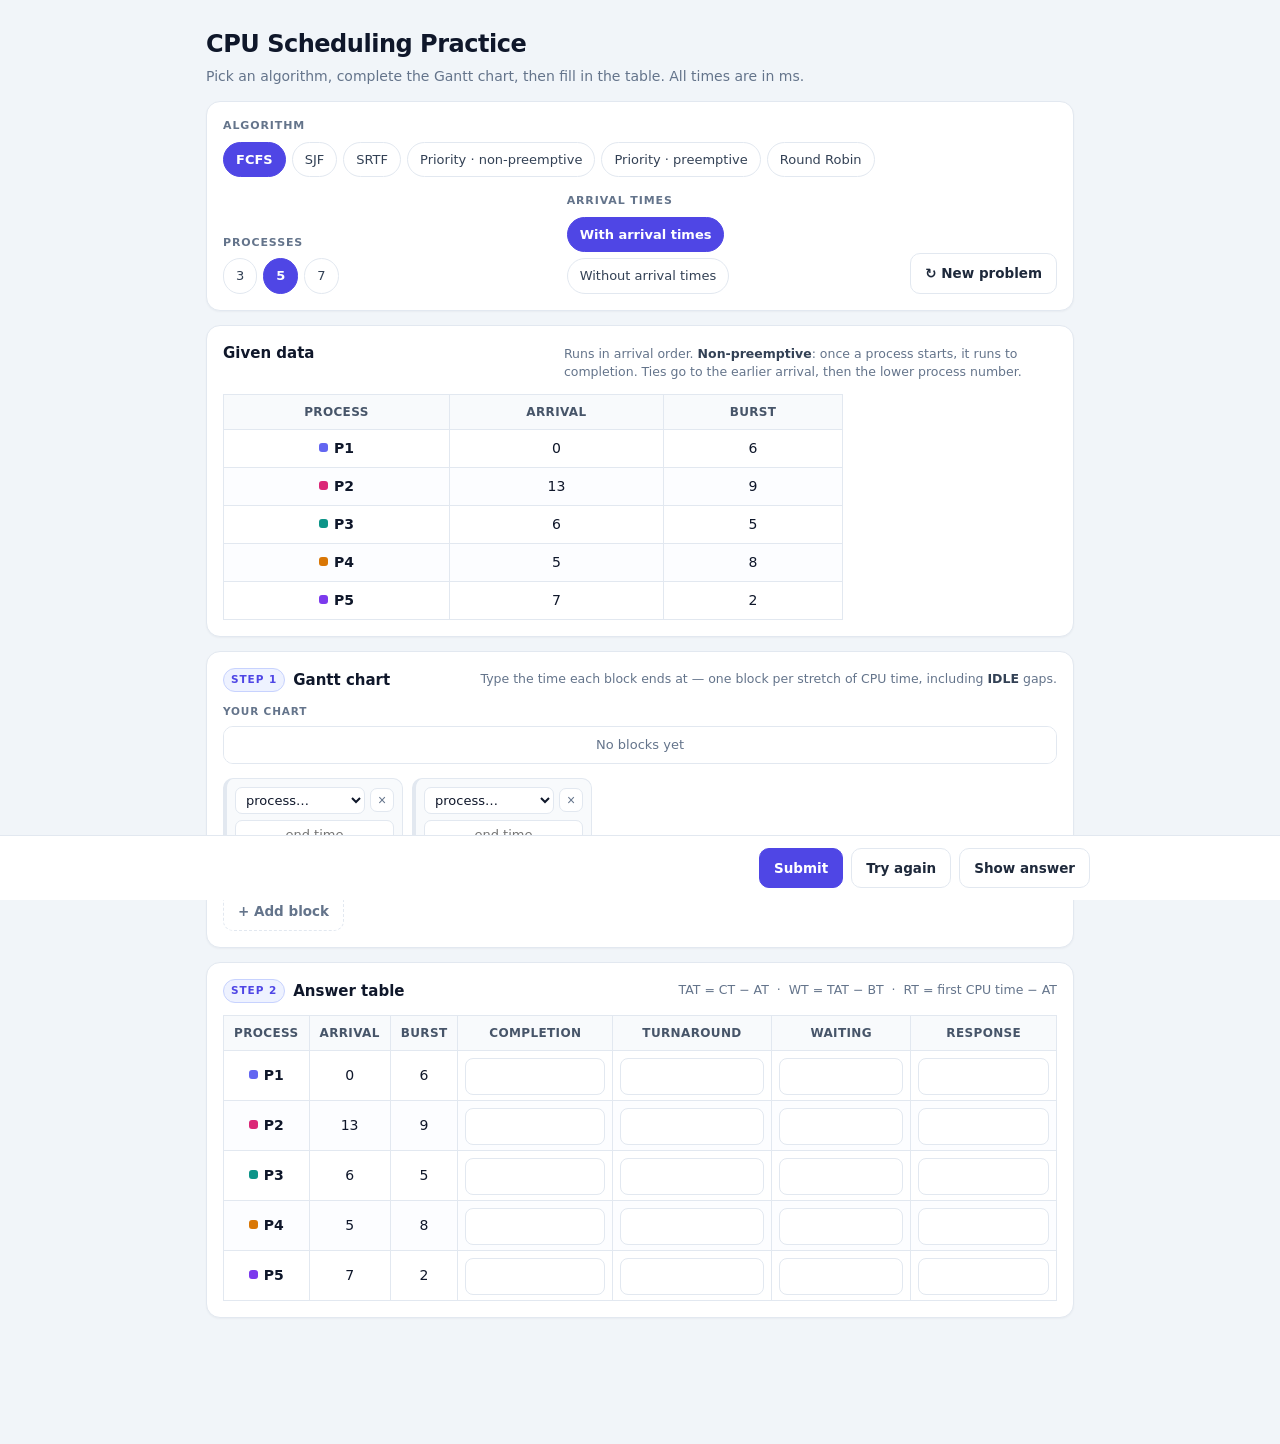
==== index.html @ 65ba98aa "without arrival time problems added" ====
<!DOCTYPE html>
<html lang="en">
<head>
<meta charset="utf-8" />
<meta name="viewport" content="width=device-width, initial-scale=1" />
<title>CPU Scheduling Practice</title>
<link rel="stylesheet" href="style.css" />
</head>
<body>
<div class="wrap">
  <header>
    <h1>CPU Scheduling Practice</h1>
    <p>Pick an algorithm, complete the Gantt chart, then fill in the table. All times are in ms.</p>
  </header>

  <section class="panel controls">
    <div class="group">
      <div class="glabel">Algorithm</div>
      <div class="chips" id="algoChips"></div>
    </div>
    <div class="group">
      <div class="glabel">Processes</div>
      <div class="chips" id="nChips"></div>
    </div>
    <div class="group">
      <div class="glabel">Arrival times</div>
      <div class="chips" id="arrChips"></div>
    </div>
    <div class="group">
      <button class="btn" id="newBtn">&#8635; New problem</button>
    </div>
  </section>

  <section class="panel">
    <div class="panel-head">
      <h2>Given data</h2>
      <span class="note" id="ruleNote"></span>
    </div>
    <div class="table-wrap"><table class="given" id="givenTable"></table></div>
  </section>

  <section class="panel">
    <div class="panel-head">
      <h2><span class="step">Step 1</span> Gantt chart</h2>
      <span class="hint" id="ganttTopHint">Type the time each block ends at &mdash; one block per stretch of CPU time, including <b>IDLE</b> gaps.</span>
    </div>
    <div id="solGantt" class="sol-gantt" hidden></div>
    <div class="gantt-holder">
      <div class="mini-label">Your chart</div>
      <div id="ganttPreview"></div>
    </div>
    <div class="gtrack-edit" id="ganttEditor"></div>
    <div style="margin-top:12px;display:flex;gap:10px;flex-wrap:wrap;align-items:center">
      <button class="btn ghost" id="addBtn">+ Add block</button>
      <span class="hint" id="ganttHint"></span>
    </div>
  </section>

  <section class="panel">
    <div class="panel-head">
      <h2><span class="step">Step 2</span> Answer table</h2>
      <span class="hint" id="formulaHint">TAT = CT &minus; AT &nbsp;&middot;&nbsp; WT = TAT &minus; BT &nbsp;&middot;&nbsp; RT = first CPU time &minus; AT</span>
    </div>
    <div class="table-wrap"><table id="answerTable"></table></div>
  </section>
</div>

<footer class="actions">
  <div class="actions-inner">
    <div class="score" id="score" aria-live="polite"></div>
    <div class="btns">
      <button class="btn primary" id="submitBtn">Submit</button>
      <button class="btn" id="retryBtn">Try again</button>
      <button class="btn" id="revealBtn">Show answer</button>
    </div>
  </div>
</footer>
<script>
(function () {
  'use strict';

  /* PURE-START */
  var ALGOS = {
    fcfs: { label: 'FCFS', pre: false, prio: false },
    sjf:  { label: 'SJF', pre: false, prio: false },
    srtf: { label: 'SRTF', pre: true, prio: false },
    pnp:  { label: 'Priority \u00b7 non-preemptive', pre: false, prio: true },
    pp:   { label: 'Priority \u00b7 preemptive', pre: true, prio: true },
    rr:   { label: 'Round Robin', pre: true, prio: false, rr: true }
  };

  var RULES = {
    fcfs: 'Runs in arrival order. <b>Non-preemptive</b>: once a process starts, it runs to completion.',
    sjf:  'Among the processes that have already arrived, the shortest burst runs next. <b>Non-preemptive</b>.',
    srtf: '<b>Preemptive SJF</b>: a newly arrived process with a shorter remaining time takes the CPU immediately.',
    pnp:  'Among arrived processes the highest priority (lowest number) runs to completion. <b>Non-preemptive</b>.',
    pp:   '<b>Preemptive</b>: a newly arrived process with higher priority (lower number) takes the CPU immediately.',
    rr:   '<b>Round Robin</b>: each process runs for at most one quantum per turn, then goes to the back of the FIFO ready queue. ' +
          'Arrivals join the queue before a preempted process; simultaneous arrivals queue in process-number order.'
  };

  var FIELDS = ['ct', 'tat', 'wt', 'rt'];
  var FIELD_LABEL = { ct: 'Completion', tat: 'Turnaround', wt: 'Waiting', rt: 'Response' };
  var PALETTE = ['#6366f1', '#db2777', '#0d9488', '#d97706', '#7c3aed', '#0284c7', '#dc2626'];

  function randInt(min, max) {
    return min + Math.floor(Math.random() * (max - min + 1));
  }

  function shuffle(arr) {
    var a = arr.slice();
    for (var i = a.length - 1; i > 0; i--) {
      var j = randInt(0, i);
      var t = a[i]; a[i] = a[j]; a[j] = t;
    }
    return a;
  }

  function generateProcs(n, withArrivals) {
    var arrivals = null;
    var draw;

    // Exactly one process at t = 0, and no arrival time shared by more than two.
    if (withArrivals) {
      for (var attempt = 0; attempt < 200 && !arrivals; attempt++) {
        draw = [];
        for (var i = 0; i < n; i++) draw.push(randInt(0, 15));
        if (validArrivals(draw)) arrivals = draw;
      }

      if (!arrivals) {
        // deterministic fallback: one 0, then every other value at most twice
        var pool = [0];
        for (var v = 1; v <= 15; v++) { pool.push(v); pool.push(v); }
        arrivals = shuffle(pool).slice(0, n);
        if (arrivals.indexOf(0) === -1) arrivals[0] = 0;
      }
    }

    var bursts = shuffle([1, 2, 3, 4, 5, 6, 7, 8, 9, 10]).slice(0, n);
    var prios;
    do {
      prios = [];
      for (var k = 0; k < n; k++) prios.push(randInt(1, 5));
    } while (uniq(prios).length < 2);

    var procs = [];
    for (var p = 0; p < n; p++) {
      procs.push({
        pid: 'P' + (p + 1),
        id: p + 1,
        at: withArrivals ? arrivals[p] : 0,
        bt: bursts[p],
        prio: prios[p]
      });
    }
    return procs;
  }

  function validArrivals(list) {
    var count = {};
    for (var i = 0; i < list.length; i++) {
      var v = list[i];
      count[v] = (count[v] || 0) + 1;
      if (count[v] > 2) return false;
    }
    return count[0] === 1;
  }

  function uniq(arr) {
    var seen = {}, out = [];
    for (var i = 0; i < arr.length; i++) {
      if (!seen[arr[i]]) { seen[arr[i]] = 1; out.push(arr[i]); }
    }
    return out;
  }

  function comparator(algoKey, rem) {
    if (!ALGOS[algoKey].pre) {
      if (algoKey === 'fcfs') return function (a, b) { return a.at - b.at || a.id - b.id; };
      if (algoKey === 'sjf')  return function (a, b) { return a.bt - b.bt || a.at - b.at || a.id - b.id; };
      return function (a, b) { return a.prio - b.prio || a.at - b.at || a.id - b.id; };
    }
    if (algoKey === 'srtf') {
      return function (a, b) {
        return (rem.get(a.pid) - rem.get(b.pid)) || a.at - b.at || a.id - b.id;
      };
    }
    return function (a, b) { return a.prio - b.prio || a.at - b.at || a.id - b.id; };
  }

  function simulate(procs, algoKey, quantum) {
    if (algoKey === 'rr') return simulateRR(procs, quantum);

    var A = ALGOS[algoKey];
    var cmp = comparator(algoKey, new Map(procs.map(function (p) { return [p.pid, p.bt]; })));
    var rem = new Map(procs.map(function (p) { return [p.pid, p.bt]; }));
    var first = new Map();
    var done = new Map();
    var segs = [];
    var t = 0;
    var guard = 0;

    function pushSeg(pid, s, e) {
      if (e <= s) return;
      var last = segs[segs.length - 1];
      if (last && last.pid === pid && last.end === s) last.end = e;
      else segs.push({ pid: pid, start: s, end: e });
    }

    while (guard++ < 5000) {
      var pending = procs.filter(function (p) { return rem.get(p.pid) > 0; });
      if (!pending.length) break;

      var ready = pending.filter(function (p) { return p.at <= t; });
      if (!ready.length) {
        var nextAt = Math.min.apply(null, pending.map(function (p) { return p.at; }));
        pushSeg('IDLE', t, nextAt);
        t = nextAt;
        continue;
      }

      var best = ready.slice().sort(cmp)[0];

      if (A.pre) {
        var upcoming = pending.filter(function (p) { return p.at > t; }).map(function (p) { return p.at; });
        var limit = upcoming.length ? Math.min.apply(null, upcoming) : Infinity;
        var end = Math.min(t + rem.get(best.pid), limit);
        if (!first.has(best.pid)) first.set(best.pid, t);
        pushSeg(best.pid, t, end);
        rem.set(best.pid, rem.get(best.pid) - (end - t));
        t = end;
        if (rem.get(best.pid) === 0) done.set(best.pid, t);
      } else {
        var s = t, e = t + rem.get(best.pid);
        first.set(best.pid, s);
        pushSeg(best.pid, s, e);
        rem.set(best.pid, 0);
        done.set(best.pid, e);
        t = e;
      }
    }

    var metrics = {};
    procs.forEach(function (p) {
      var ct = done.get(p.pid);
      metrics[p.pid] = {
        ct: ct,
        tat: ct - p.at,
        wt: ct - p.at - p.bt,
        rt: first.get(p.pid) - p.at
      };
    });

    return { segments: segs, metrics: metrics, end: t };
  }

  // Round Robin: FIFO ready queue, at most `q` ms per turn.
  function simulateRR(procs, q) {
    var rem = new Map(procs.map(function (p) { return [p.pid, p.bt]; }));
    var first = new Map();
    var done = new Map();
    var segs = [];
    var queue = [];
    var admitted = {};
    var t = 0;
    var guard = 0;

    function pushSeg(pid, s, e) {
      if (e <= s) return;
      var last = segs[segs.length - 1];
      if (last && last.pid === pid && last.end === s) last.end = e;
      else segs.push({ pid: pid, start: s, end: e });
    }

    // Everyone whose arrival has come joins the queue in (arrival, pid) order.
    function admit() {
      var fresh = procs.filter(function (p) { return !admitted[p.pid] && p.at <= t; });
      fresh.sort(function (a, b) { return a.at - b.at || a.id - b.id; });
      fresh.forEach(function (p) { admitted[p.pid] = true; queue.push(p.pid); });
    }

    while (guard++ < 20000) {
      var pending = procs.filter(function (p) { return rem.get(p.pid) > 0; });
      if (!pending.length) break;

      admit();

      if (!queue.length) {
        var nextAt = Math.min.apply(null, pending.map(function (p) { return p.at; }));
        pushSeg('IDLE', t, nextAt);
        t = nextAt;
        continue;
      }

      var pid = queue.shift();
      var run = Math.min(rem.get(pid), q);
      if (!first.has(pid)) first.set(pid, t);
      pushSeg(pid, t, t + run);
      rem.set(pid, rem.get(pid) - run);
      t += run;

      if (rem.get(pid) === 0) done.set(pid, t);

      // arrivals at this instant go in front of the process that just used its quantum
      admit();
      if (rem.get(pid) > 0) queue.push(pid);
    }

    var metrics = {};
    procs.forEach(function (p) {
      var ct = done.get(p.pid);
      metrics[p.pid] = {
        ct: ct,
        tat: ct - p.at,
        wt: ct - p.at - p.bt,
        rt: first.get(p.pid) - p.at
      };
    });

    return { segments: segs, metrics: metrics, end: t };
  }
  /* PURE-END */
  var state = {
    algo: 'fcfs',
    n: 5,
    q: 3,
    arrivals: true,
    procs: [],
    answers: {},
    gantt: [],
    solution: null,
    submitted: false,
    revealed: false
  };

  var $ = function (id) { return document.getElementById(id); };
  var el = {};

  function akey(pid, field) { return pid + '|' + field; }

  function colorFor(pid) {
    if (pid === 'IDLE') return '#94a3b8';
    var i = (parseInt(pid.slice(1), 10) - 1) % PALETTE.length;
    return PALETTE[i < 0 ? 0 : i];
  }

  function esc(s) {
    return String(s).replace(/[&<>"]/g, function (c) {
      return { '&': '&amp;', '<': '&lt;', '>': '&gt;', '"': '&quot;' }[c];
    });
  }

  /* ---------------- rendering ---------------- */

  function renderChips() {
    el.algoChips.innerHTML = Object.keys(ALGOS).map(function (k) {
      return '<button type="button" class="chip' + (state.algo === k ? ' on' : '') +
        '" data-algo="' + k + '">' + esc(ALGOS[k].label) + '</button>';
    }).join('');

    el.nChips.innerHTML = [3, 5, 7].map(function (n) {
      return '<button type="button" class="chip' + (state.n === n ? ' on' : '') +
        '" data-n="' + n + '">' + n + '</button>';
    }).join('');

    el.arrChips.innerHTML = [true, false].map(function (on) {
      return '<button type="button" class="chip' + (state.arrivals === on ? ' on' : '') +
        '" data-arr="' + (on ? '1' : '0') + '">' +
        (on ? 'With arrival times' : 'Without arrival times') + '</button>';
    }).join('');
  }

  function renderGiven() {
    var prio = ALGOS[state.algo].prio;
    var head = '<thead><tr><th>Process</th>' +
      (state.arrivals ? '<th>Arrival</th>' : '') +
      '<th>Burst</th>' +
      (prio ? '<th>Priority</th>' : '') + '</tr></thead>';

    var body = state.procs.map(function (p) {
      return '<tr><td class="pid"><span class="dot" style="background:' + colorFor(p.pid) + '"></span>' +
        p.pid + '</td>' + (state.arrivals ? '<td>' + p.at + '</td>' : '') +
        '<td>' + p.bt + '</td>' +
        (prio ? '<td>' + p.prio + '</td>' : '') + '</tr>';
    }).join('');

    el.givenTable.innerHTML = head + '<tbody>' + body + '</tbody>';
  }

  function renderRule() {
    var txt;
    if (state.algo === 'rr') {
      txt = '<b>Round Robin, q = ' + state.q + ' ms</b>: each process runs for at most one quantum per turn, ' +
        'then rejoins the back of the FIFO ready queue. Arrivals at the same instant join before the preempted process.';
    } else {
      txt = RULES[state.algo];
      if (ALGOS[state.algo].prio) txt += ' <b>Lower number = higher priority.</b>';
      txt += ' Ties go to the earlier arrival, then the lower process number.';
    }

    if (!state.arrivals) {
      txt = 'All processes arrive at <b>t = 0</b>. ' + txt;
      if (state.algo === 'fcfs') {
        txt += ' With no arrival times they queue in process order, so <b>P1 starts first</b>.';
      } else if (state.algo === 'srtf') {
        txt += ' With everyone ready at t = 0, SRTF behaves exactly like SJF.';
      }
    }
    el.ruleNote.innerHTML = txt;

    el.formulaHint.innerHTML = state.arrivals
      ? 'TAT = CT &minus; AT &nbsp;&middot;&nbsp; WT = TAT &minus; BT &nbsp;&middot;&nbsp; RT = first CPU time &minus; AT'
      : 'TAT = CT &minus; BT &nbsp;&middot;&nbsp; WT = TAT &minus; BT &nbsp;&middot;&nbsp; RT = first CPU time';

    el.ganttTopHint.innerHTML = 'Type the time each block ends at &mdash; one block per stretch of CPU time' +
      (state.arrivals ? ', including <b>IDLE</b> gaps.' : '.');
  }

  function renderAnswer() {
    var prio = ALGOS[state.algo].prio;
    var head = '<thead><tr><th>Process</th>' +
      (state.arrivals ? '<th>Arrival</th>' : '') +
      '<th>Burst</th>' +
      (prio ? '<th>Priority</th>' : '') +
      '<th>Completion</th><th>Turnaround</th><th>Waiting</th><th>Response</th></tr></thead>';

    var body = state.procs.map(function (p) {
      var cells = FIELDS.map(function (f) {
        var v = state.answers[akey(p.pid, f)] || '';
        return '<td class="anscell">' +
          '<input class="ans" type="text" inputmode="numeric" autocomplete="off" spellcheck="false" ' +
          'data-pid="' + p.pid + '" data-field="' + f + '" value="' + esc(v) + '" ' +
          'aria-label="' + p.pid + ' ' + FIELD_LABEL[f] + '">' +
          '<span class="sol" hidden></span></td>';
      }).join('');

      return '<tr><td class="pid"><span class="dot" style="background:' + colorFor(p.pid) + '"></span>' +
        p.pid + '</td>' + (state.arrivals ? '<td>' + p.at + '</td>' : '') +
        '<td>' + p.bt + '</td>' +
        (prio ? '<td>' + p.prio + '</td>' : '') + cells + '</tr>';
    }).join('');

    el.answerTable.innerHTML = head + '<tbody>' + body + '</tbody>';
  }
  /* ---------------- gantt chart ---------------- */

  // Each card holds an absolute end time; its start is where the previous card
  // left off. A blank card does not move the clock forward.
  function starts() {
    var t = 0;
    return state.gantt.map(function (b) {
      var raw = String(b.end == null ? '' : b.end).trim();
      var v = raw === '' ? NaN : parseInt(raw, 10);
      var o = { s: t, e: t, d: 0, hasEnd: isFinite(v), valid: false };
      if (o.hasEnd) {
        o.e = v;
        o.d = v - t;
        if (v > t) { o.valid = true; t = v; }
      }
      return o;
    });
  }

  // Blocks the user actually filled in, mapped to timed segments.
  function timeline() {
    var st = starts();
    var out = [];
    state.gantt.forEach(function (b, i) {
      if (!b.pid || !st[i].valid) return;
      var seg = { pid: b.pid, start: st[i].s, end: st[i].e, d: st[i].d };
      var last = out[out.length - 1];
      if (last && last.pid === seg.pid && last.end === seg.start) {
        last.end = seg.end;
        last.d += seg.d;
      } else {
        out.push(seg);
      }
    });
    return out;
  }

  function stripHTML(segs) {
    if (!segs.length) return '<div class="gantt-preview"><div class="empty">No blocks yet</div></div>';
    var bars = segs.map(function (s) {
      return '<div class="gseg' + (s.pid === 'IDLE' ? ' idle' : '') + '" style="flex-grow:' + s.d +
        ';background:' + colorFor(s.pid) + '" title="' + esc(s.pid) + ' \u00b7 ' + s.start + '\u2013' + s.end + '">' +
        esc(s.pid) + '</div>';
    }).join('');

    // skip tick labels that would collide; fold their width into the next one
    var total = segs.reduce(function (a, s) { return a + s.d; }, 0) || 1;
    var ticks = '<span class="gtick zero">0</span>';
    var pending = 0, lastFrac = 0;
    segs.forEach(function (s, i) {
      pending += s.d;
      var frac = pending / total;
      var isLast = i === segs.length - 1;
      if (frac - lastFrac >= 0.06 || isLast) {
        ticks += '<span class="gtick' + (isLast ? ' last' : '') + '" style="flex-grow:' + pending + '">' + s.end + '</span>';
        lastFrac = frac;
        pending = 0;
      }
    });

    return '<div class="gantt-preview">' + bars + '</div><div class="gticks">' + ticks + '</div>';
  }

  function renderPreview() {
    el.ganttPreview.innerHTML = stripHTML(timeline());
  }

  function cardEl(i) {
    var b = state.gantt[i];
    var st = starts()[i];
    var node = document.createElement('div');
    node.className = 'gcard';
    node.dataset.i = String(i);
    node.style.borderLeftColor = b.pid ? colorFor(b.pid) : 'var(--line)';

    var opts = ['<option value="">process\u2026</option>'];
    state.procs.forEach(function (p) {
      opts.push('<option value="' + p.pid + '"' + (b.pid === p.pid ? ' selected' : '') + '>' + p.pid + '</option>');
    });
    opts.push('<option value="IDLE"' + (b.pid === 'IDLE' ? ' selected' : '') + '>IDLE</option>');

    node.innerHTML =
      '<div class="gcard-row">' +
        '<select class="gsel" data-i="' + i + '" aria-label="Process">' + opts.join('') + '</select>' +
        '<button type="button" class="icon" data-act="del" data-i="' + i + '" title="Delete block">\u00d7</button>' +
      '</div>' +
      '<div class="gcard-row">' +
        '<input class="gend" type="text" inputmode="numeric" autocomplete="off" placeholder="end time" ' +
          'data-i="' + i + '" value="' + esc(b.end) + '" aria-label="End time">' +
      '</div>' +
      '<div class="gr">' + captionHTML(st, b) + '</div>';

    return node;
  }

  function captionHTML(st, b) {
    if (st.hasEnd && !st.valid) return '<span class="warn">must end after ' + st.s + '</span>';
    if (st.hasEnd && st.valid) return st.s + ' \u2192 ' + st.e;
    if (b.pid) return 'starts at ' + st.s;
    return '';
  }

  function renderEditor() {
    el.ganttEditor.innerHTML = '';
    state.gantt.forEach(function (_, i) {
      el.ganttEditor.appendChild(cardEl(i));
    });
    updateRanges();
  }

  function updateRanges() {
    var st = starts();
    var cards = el.ganttEditor.querySelectorAll('.gcard');
    for (var i = 0; i < cards.length; i++) {
      var idx = parseInt(cards[i].dataset.i, 10);
      var b = state.gantt[idx];
      if (!b) continue;
      var card = cards[i];
      card.querySelector('.gr').innerHTML = captionHTML(st[idx], b);
      card.style.borderLeftColor = b.pid ? colorFor(b.pid) : 'var(--line)';
      card.querySelector('.gend').classList.toggle('warn', st[idx].hasEnd && !st[idx].valid);
    }
  }

  function maybeAppend() {
    var last = state.gantt[state.gantt.length - 1];
    if (!last) return;
    var st = starts();
    var lastPos = st[st.length - 1];
    if (last.pid && lastPos.valid) {
      state.gantt.push({ pid: '', end: '' });
      el.ganttEditor.appendChild(cardEl(state.gantt.length - 1));
      updateRanges();
    }
  }
  /* ---------------- grading ---------------- */

  function normalizeUser() {
    var st = starts();
    var out = [];
    state.gantt.forEach(function (b, idx) {
      var hasPid = !!b.pid;
      var pos = st[idx];
      if (!hasPid && !pos.hasEnd) return; // completely blank card: ignore

      if (!hasPid || !pos.valid) {
        out.push({ invalid: true, idx: [idx] });
        return;
      }
      var last = out[out.length - 1];
      if (last && !last.invalid && last.pid === b.pid && last.end === pos.s) {
        last.end = pos.e;
        last.dur = last.end - last.start;
        last.idx.push(idx);
      } else {
        out.push({ pid: b.pid, start: pos.s, end: pos.e, dur: pos.e - pos.s, idx: [idx] });
      }
    });
    return out;
  }

  function gradeGantt() {
    var canon = state.solution.segments.map(function (s) {
      return { pid: s.pid, start: s.start, end: s.end, dur: s.end - s.start };
    });
    var user = normalizeUser();
    var badCards = {};
    var wrong = 0;
    var matched = 0;

    user.forEach(function (blk, i) {
      var c = canon[i];
      var ok = !blk.invalid && c &&
        c.pid === blk.pid && c.start === blk.start && c.end === blk.end;
      if (ok) {
        matched++;
      } else {
        wrong++;
        blk.idx.forEach(function (x) { badCards[x] = true; });
      }
    });

    var missing = Math.max(0, canon.length - user.length);
    var correct = user.length > 0 && wrong === 0 && missing === 0;
    var empty = timeline().length === 0;

    var pos = starts();
    var endUser = 0;
    pos.forEach(function (p) { if (p.valid && p.e > endUser) endUser = p.e; });
    var endCanon = state.solution.end;

    return {
      correct: correct, empty: empty, wrong: wrong, missing: missing, matched: matched,
      endUser: endUser, endCanon: endCanon, endWrong: endUser !== endCanon,
      badCards: badCards, canon: canon, userCount: user.length, canonCount: canon.length
    };
  }

  function gradeTable() {
    var res = {};
    var correct = 0;
    var total = 0;

    state.procs.forEach(function (p) {
      var m = state.solution.metrics[p.pid];
      FIELDS.forEach(function (f) {
        total++;
        var raw = String(state.answers[akey(p.pid, f)] == null ? '' : state.answers[akey(p.pid, f)]).trim();
        var v = raw === '' ? NaN : Number(raw);
        var ok = isFinite(v) && v === m[f];
        if (ok) correct++;
        res[akey(p.pid, f)] = { ok: ok, answer: m[f] };
      });
    });

    return { correct: correct, total: total, res: res };
  }

  function applyMarks(g, t) {
    var inputs = el.answerTable.querySelectorAll('.ans');
    for (var i = 0; i < inputs.length; i++) {
      var inp = inputs[i];
      var r = t.res[akey(inp.dataset.pid, inp.dataset.field)];
      if (!r) continue;
      inp.classList.toggle('ok', r.ok);
      inp.classList.toggle('bad', !r.ok);
      var sol = inp.parentElement.querySelector('.sol');
      if (state.revealed && !r.ok) {
        sol.textContent = '= ' + r.answer;
        sol.hidden = false;
      } else {
        sol.textContent = '';
        sol.hidden = true;
      }
    }

    var cards = el.ganttEditor.querySelectorAll('.gcard');
    for (var k = 0; k < cards.length; k++) {
      var idx = parseInt(cards[k].dataset.i, 10);
      cards[k].classList.toggle('bad', !!g.badCards[idx]);
    }

    el.ganttHint.innerHTML = g.empty
      ? ''
      : (g.correct
          ? '<span style="color:var(--good);font-weight:700">Gantt chart complete \u2713</span>'
          : (g.wrong || g.missing)
              ? 'Not quite \u2014 wrong blocks are outlined in red.' +
                (g.endWrong ? ' Your chart ends at <b>t = ' + g.endUser + '</b>, it should end at <b>t = ' + g.endCanon + '</b>.' : '')
              : '');
  }

  function renderScore(g, t) {
    if (!state.submitted) { el.score.innerHTML = ''; return; }

    var totalItems = t.total + g.canonCount;
    var got = t.correct + g.matched;
    var pct = Math.round((got / totalItems) * 100);

    var tablePill = '<span class="pill ' + (t.correct === t.total ? 'good' : (t.correct === 0 ? 'bad' : 'mid')) + '">' +
      'Table ' + t.correct + '/' + t.total + ' cells</span>';

    var gText, gCls;
    if (g.correct) { gText = 'Gantt correct'; gCls = 'good'; }
    else if (g.empty) { gText = 'Gantt empty'; gCls = 'bad'; }
    else {
      var bits = [];
      if (g.wrong) bits.push(g.wrong + ' wrong block' + (g.wrong === 1 ? '' : 's'));
      if (g.missing) bits.push(g.missing + ' missing');
      gText = 'Gantt: ' + bits.join(', ');
      gCls = 'bad';
    }

    el.score.innerHTML =
      '<span class="pill ' + (pct === 100 ? 'good' : (pct < 50 ? 'bad' : 'mid')) + '">' + pct + '%</span>' +
      tablePill +
      '<span class="pill ' + gCls + '">' + gText + '</span>';
  }

  function grade() {
    var g = gradeGantt();
    var t = gradeTable();
    applyMarks(g, t);
    renderScore(g, t);
  }

  /* ---------------- actions ---------------- */

  function submit() {
    state.submitted = true;
    grade();
  }

  function clearMarks() {
    el.answerTable.querySelectorAll('.ans').forEach(function (n) {
      n.classList.remove('ok', 'bad');
    });
    el.answerTable.querySelectorAll('.sol').forEach(function (n) {
      n.textContent = '';
      n.hidden = true;
    });
    el.ganttEditor.querySelectorAll('.gcard').forEach(function (n) {
      n.classList.remove('bad');
    });
    el.score.innerHTML = '';
    el.ganttHint.innerHTML = '';
  }

  function hideSolution() {
    el.solGantt.hidden = true;
    el.solGantt.innerHTML = '';
  }

  function showSolution() {
    state.submitted = true;
    state.revealed = true;
    el.solGantt.hidden = false;
    el.solGantt.innerHTML = '<div class="sol-head">Correct Gantt chart</div>' +
      stripHTML(state.solution.segments.map(function (s) {
        return { pid: s.pid, start: s.start, end: s.end, d: s.end - s.start };
      }));
    grade();
  }

  function retry() {
    state.submitted = false;
    state.revealed = false;
    clearMarks();
    hideSolution();
  }

  function resetEntries() {
    state.answers = {};
    state.gantt = [{ pid: '', end: '' }, { pid: '', end: '' }];
    state.submitted = false;
    state.revealed = false;
  }

  function renderAll() {
    renderChips();
    renderGiven();
    renderRule();
    renderAnswer();
    renderEditor();
    renderPreview();
    hideSolution();
    clearMarks();
    state.submitted = false;
    state.revealed = false;
  }

  function newProblem() {
    state.procs = generateProcs(state.n, state.arrivals);
    state.q = randInt(2, 4);
    state.solution = simulate(state.procs, state.algo, state.q);
    resetEntries();
    renderAll();
  }

  function changeAlgo(key) {
    if (key === state.algo) return;
    state.algo = key;
    state.solution = simulate(state.procs, key, state.q); // same process set, new algorithm
    resetEntries();
    renderAll();
  }

  function changeArrivals(on) {
    if (on === state.arrivals) return;
    state.arrivals = on;
    newProblem();
  }

  function changeN(n) {
    if (n === state.n) return;
    state.n = n;
    newProblem();
  }
  /* ---------------- wiring ---------------- */

  function bind() {
    el = {
      algoChips: $('algoChips'),
      nChips: $('nChips'),
      arrChips: $('arrChips'),
      newBtn: $('newBtn'),
      givenTable: $('givenTable'),
      ruleNote: $('ruleNote'),
      formulaHint: $('formulaHint'),
      ganttTopHint: $('ganttTopHint'),
      answerTable: $('answerTable'),
      ganttEditor: $('ganttEditor'),
      ganttPreview: $('ganttPreview'),
      ganttHint: $('ganttHint'),
      solGantt: $('solGantt'),
      addBtn: $('addBtn'),
      score: $('score'),
      submitBtn: $('submitBtn'),
      retryBtn: $('retryBtn'),
      revealBtn: $('revealBtn')
    };

    el.algoChips.addEventListener('click', function (e) {
      var b = e.target.closest('[data-algo]');
      if (b) changeAlgo(b.dataset.algo);
    });

    el.nChips.addEventListener('click', function (e) {
      var b = e.target.closest('[data-n]');
      if (b) changeN(parseInt(b.dataset.n, 10));
    });

    el.arrChips.addEventListener('click', function (e) {
      var b = e.target.closest('[data-arr]');
      if (b) changeArrivals(b.dataset.arr === '1');
    });

    el.newBtn.addEventListener('click', newProblem);
    el.submitBtn.addEventListener('click', submit);
    el.retryBtn.addEventListener('click', retry);
    el.revealBtn.addEventListener('click', showSolution);

    el.addBtn.addEventListener('click', function () {
      state.gantt.push({ pid: '', end: '' });
      var node = cardEl(state.gantt.length - 1);
      el.ganttEditor.appendChild(node);
      updateRanges();
      var sel = node.querySelector('.gsel');
      if (sel) sel.focus();
    });

    el.ganttEditor.addEventListener('input', function (e) {
      var t = e.target;
      if (t.classList.contains('gend')) {
        t.value = t.value.replace(/\D/g, '').slice(0, 3);
        state.gantt[parseInt(t.dataset.i, 10)].end = t.value;
        updateRanges();
        renderPreview();
      }
      if (state.submitted) grade();
    });

    el.ganttEditor.addEventListener('change', function (e) {
      var t = e.target;
      var i = parseInt(t.dataset.i, 10);
      if (!state.gantt[i]) return;
      if (t.classList.contains('gsel')) {
        state.gantt[i].pid = t.value;
      } else if (t.classList.contains('gend')) {
        t.value = t.value.replace(/\D/g, '').slice(0, 3);
        state.gantt[i].end = t.value;
      }
      updateRanges();
      renderPreview();
      maybeAppend();
      if (state.submitted) grade();
    });

    el.ganttEditor.addEventListener('click', function (e) {
      var b = e.target.closest('button[data-act="del"]');
      if (!b) return;
      var i = parseInt(b.dataset.i, 10);
      state.gantt.splice(i, 1);
      if (!state.gantt.length) state.gantt.push({ pid: '', end: '' });
      renderEditor();
      renderPreview();
      if (state.submitted) grade();
    });

    el.answerTable.addEventListener('input', function (e) {
      var inp = e.target.closest('.ans');
      if (!inp) return;
      inp.value = inp.value.replace(/\D/g, '').slice(0, 3);
      state.answers[akey(inp.dataset.pid, inp.dataset.field)] = inp.value;
      if (state.submitted) grade();
    });

    el.answerTable.addEventListener('keydown', function (e) {
      if (e.key !== 'Enter') return;
      var inp = e.target.closest('.ans');
      if (!inp) return;
      e.preventDefault();
      var all = Array.prototype.slice.call(el.answerTable.querySelectorAll('.ans'));
      var idx = all.indexOf(inp);
      if (idx >= 0 && idx < all.length - 1) all[idx + 1].focus();
      else submit();
    });

    el.answerTable.addEventListener('focusin', function (e) {
      var inp = e.target.closest('.ans');
      if (!inp) return;
      setTimeout(function () { inp.select(); }, 0);
    });
  }

  bind();
  newProblem();
})();
</script>
</body>
</html>
---- style.css ----
:root{
  --bg:#f1f5f9;
  --panel:#ffffff;
  --ink:#0f172a;
  --muted:#64748b;
  --line:#e2e8f0;
  --accent:#4f46e5;
  --accent-soft:#eef2ff;
  --good:#15803d;
  --good-soft:#dcfce7;
  --bad:#dc2626;
  --bad-soft:#fee2e2;
  --radius:14px;
}
*{box-sizing:border-box}
html{-webkit-text-size-adjust:100%}
body{
  margin:0;
  padding:0 0 112px;
  background:var(--bg);
  color:var(--ink);
  font:15px/1.5 ui-sans-serif,system-ui,-apple-system,"Segoe UI",Roboto,Helvetica,Arial,sans-serif;
}
.wrap{max-width:900px;margin:0 auto;padding:0 16px}
header{padding:26px 0 14px}
h1{margin:0 0 4px;font-size:24px;letter-spacing:-.02em}
header p{margin:0;color:var(--muted);font-size:14px}

.panel{
  background:var(--panel);
  border:1px solid var(--line);
  border-radius:var(--radius);
  padding:16px;
  margin-bottom:14px;
  box-shadow:0 1px 2px rgba(15,23,42,.04);
}
.panel-head{
  display:flex;align-items:baseline;justify-content:space-between;
  gap:10px;flex-wrap:wrap;margin-bottom:12px;
}
.panel-head h2{margin:0;font-size:15px;font-weight:700;display:flex;align-items:center;gap:8px}
.step{
  font-size:10.5px;letter-spacing:.09em;text-transform:uppercase;
  background:var(--accent-soft);color:var(--accent);border:1px solid #c7d2fe;
  padding:3px 7px;border-radius:999px;font-weight:700;
}
.hint{font-size:12.5px;color:var(--muted)}
.hint b{color:#334155}
.note{font-size:12.5px;color:var(--muted);max-width:62ch}
.note b{color:#334155}

/* ---------- controls ---------- */
.controls{display:grid;grid-template-columns:1fr 1fr auto;gap:16px 18px;align-items:end}
.controls .group:first-child{grid-column:1/-1}
.group{display:flex;flex-direction:column;gap:7px;min-width:0}
.glabel{font-size:11px;letter-spacing:.08em;text-transform:uppercase;color:var(--muted);font-weight:700}
.chips{display:flex;flex-wrap:wrap;gap:6px}
.chip{
  font:inherit;font-size:13px;padding:7px 12px;border-radius:999px;
  border:1px solid var(--line);background:#fff;color:#334155;cursor:pointer;
  transition:background .12s,border-color .12s,color .12s;
}
.chip:hover{background:#f8fafc;border-color:#cbd5e1}
.chip.on{background:var(--accent);border-color:var(--accent);color:#fff;font-weight:600}

.btn{
  font:inherit;font-size:13.5px;font-weight:600;padding:9px 14px;border-radius:10px;
  border:1px solid var(--line);background:#fff;color:#1e293b;cursor:pointer;
}
.btn:hover{background:#f8fafc;border-color:#cbd5e1}
.btn.primary{background:var(--accent);border-color:var(--accent);color:#fff}
.btn.primary:hover{background:#4338ca}
.btn.ghost{border-style:dashed;color:var(--muted);background:transparent}
.btn.ghost:hover{color:var(--accent);border-color:#a5b4fc;background:var(--accent-soft)}

/* ---------- tables ---------- */
.table-wrap{overflow-x:auto}
table{border-collapse:collapse;width:100%;font-size:14px}
th,td{border:1px solid var(--line);padding:8px 10px;text-align:center;white-space:nowrap}
thead th{background:#f8fafc;font-size:12px;letter-spacing:.03em;text-transform:uppercase;color:#475569;font-weight:700}
tbody tr:nth-child(even) td{background:#fcfdff}
td.pid{font-weight:700}
.dot{display:inline-block;width:9px;height:9px;border-radius:3px;margin-right:6px;vertical-align:1px}
.given{max-width:620px}
.given td{font-variant-numeric:tabular-nums}

/* ---------- answer inputs ---------- */
td.anscell{padding:7px 7px 5px;vertical-align:top}
.ans{
  width:100%;min-width:70px;border:1.5px solid var(--line);border-radius:8px;background:#fff;
  padding:7px 6px;text-align:center;font:inherit;font-size:14px;color:inherit;
  font-variant-numeric:tabular-nums;outline:none;
}
.ans::placeholder{color:#cbd5e1}
.ans:focus{border-color:var(--accent);box-shadow:0 0 0 3px var(--accent-soft)}
.ans.ok{border-color:#86efac;background:var(--good-soft)}
.ans.bad{border-color:var(--bad);background:var(--bad-soft)}
.sol{display:block;margin-top:3px;font-size:12px;font-weight:700;color:var(--good);font-variant-numeric:tabular-nums}
.sol[hidden]{display:none}
/* ---------- gantt ---------- */
.gantt-holder{position:relative}
.mini-label{
  font-size:10.5px;letter-spacing:.08em;text-transform:uppercase;
  font-weight:700;color:var(--muted);margin:0 0 6px;
}
.gantt-preview{
  display:flex;height:38px;border:1px solid var(--line);border-radius:10px;
  overflow:hidden;background:#f8fafc;
}
.gseg{
  flex-grow:1;flex-basis:0;min-width:0;display:flex;align-items:center;justify-content:center;
  color:#fff;font-size:12px;font-weight:700;overflow:hidden;white-space:nowrap;
  border-right:2px solid #fff;
}
.gseg:last-child{border-right:0}
.gseg.idle{color:#334155}
.gticks{position:relative;display:flex;height:18px;font-size:11px;color:var(--muted);font-variant-numeric:tabular-nums}
.gtick{flex-grow:1;flex-basis:0;text-align:right;padding-right:3px;overflow:hidden}
.gtick.zero{position:absolute;left:0;top:0;flex:none;text-align:left;padding:0}
.gtick.last{overflow:visible}
.empty{
  display:flex;align-items:center;justify-content:center;width:100%;
  font-size:13px;color:var(--muted);background:#fff;
}

.gtrack-edit{display:flex;flex-wrap:wrap;gap:9px;align-items:stretch;margin-top:14px}
.gcard{
  display:flex;flex-direction:column;gap:6px;width:180px;flex:0 0 auto;
  border:1px solid var(--line);border-left:4px solid var(--line);
  border-radius:10px;padding:8px;background:#f8fafc;
}
.gcard.bad{border-color:var(--bad);background:var(--bad-soft)}
.gcard-row{display:flex;gap:5px;align-items:center}
.gsel,.gend{
  font:inherit;font-size:13px;border:1px solid var(--line);border-radius:7px;
  background:#fff;padding:4px 6px;min-width:0;color:inherit;
}
.gsel{flex:1;cursor:pointer}
.gend{width:100%;text-align:center;font-variant-numeric:tabular-nums}
.gend:focus,.gsel:focus{outline:none;border-color:var(--accent);box-shadow:0 0 0 2px var(--accent-soft)}
.gend.warn{border-color:var(--bad);background:var(--bad-soft)}
.icon{
  flex:none;width:24px;height:24px;padding:0;line-height:1;font-size:14px;cursor:pointer;
  border:1px solid var(--line);border-radius:7px;background:#fff;color:var(--muted);
}
.icon:hover{color:var(--bad);border-color:var(--bad)}
.gr{font-size:11px;color:var(--muted);text-align:center;font-variant-numeric:tabular-nums;min-height:15px}
.gr .warn{color:var(--bad);font-weight:700}
.gcard.bad .gr{color:var(--bad)}

.sol-gantt{margin-bottom:16px}
.sol-head{
  font-size:11px;letter-spacing:.08em;text-transform:uppercase;font-weight:700;
  color:var(--good);margin-bottom:6px;
}

/* ---------- footer ---------- */
.actions{
  position:fixed;left:0;right:0;bottom:0;z-index:20;
  display:flex;gap:14px;align-items:center;justify-content:space-between;
  padding:12px 16px;background:rgba(255,255,255,.96);
  border-top:1px solid var(--line);backdrop-filter:blur(8px);
}
.actions-inner{
  max-width:900px;margin:0 auto;width:100%;
  display:flex;gap:14px;align-items:center;justify-content:space-between;flex-wrap:wrap;
}
.score{display:flex;gap:8px;align-items:center;flex-wrap:wrap;font-size:13px;min-height:20px}
.pill{
  font-size:12.5px;font-weight:700;padding:5px 10px;border-radius:999px;
  background:#f1f5f9;color:#475569;border:1px solid var(--line);
  font-variant-numeric:tabular-nums;
}
.pill.good{background:var(--good-soft);border-color:#86efac;color:var(--good)}
.pill.bad{background:var(--bad-soft);border-color:#fca5a5;color:var(--bad)}
.pill.mid{background:#fef9c3;border-color:#fde68a;color:#a16207}
.btns{display:flex;gap:8px;flex-wrap:wrap}

@media (max-width:620px){
  body{padding-bottom:150px}
  .controls{grid-template-columns:1fr}
  .controls .group:first-child{grid-column:auto}
  .actions-inner{justify-content:center}
  .score{justify-content:center;width:100%}
  .btns{width:100%;justify-content:center}
  th,td{padding:7px 8px;font-size:13px}
  .gcard{width:calc(50% - 5px)}
  .gtrack-edit{gap:10px}
  .ans{min-width:56px;padding:7px 3px}
}
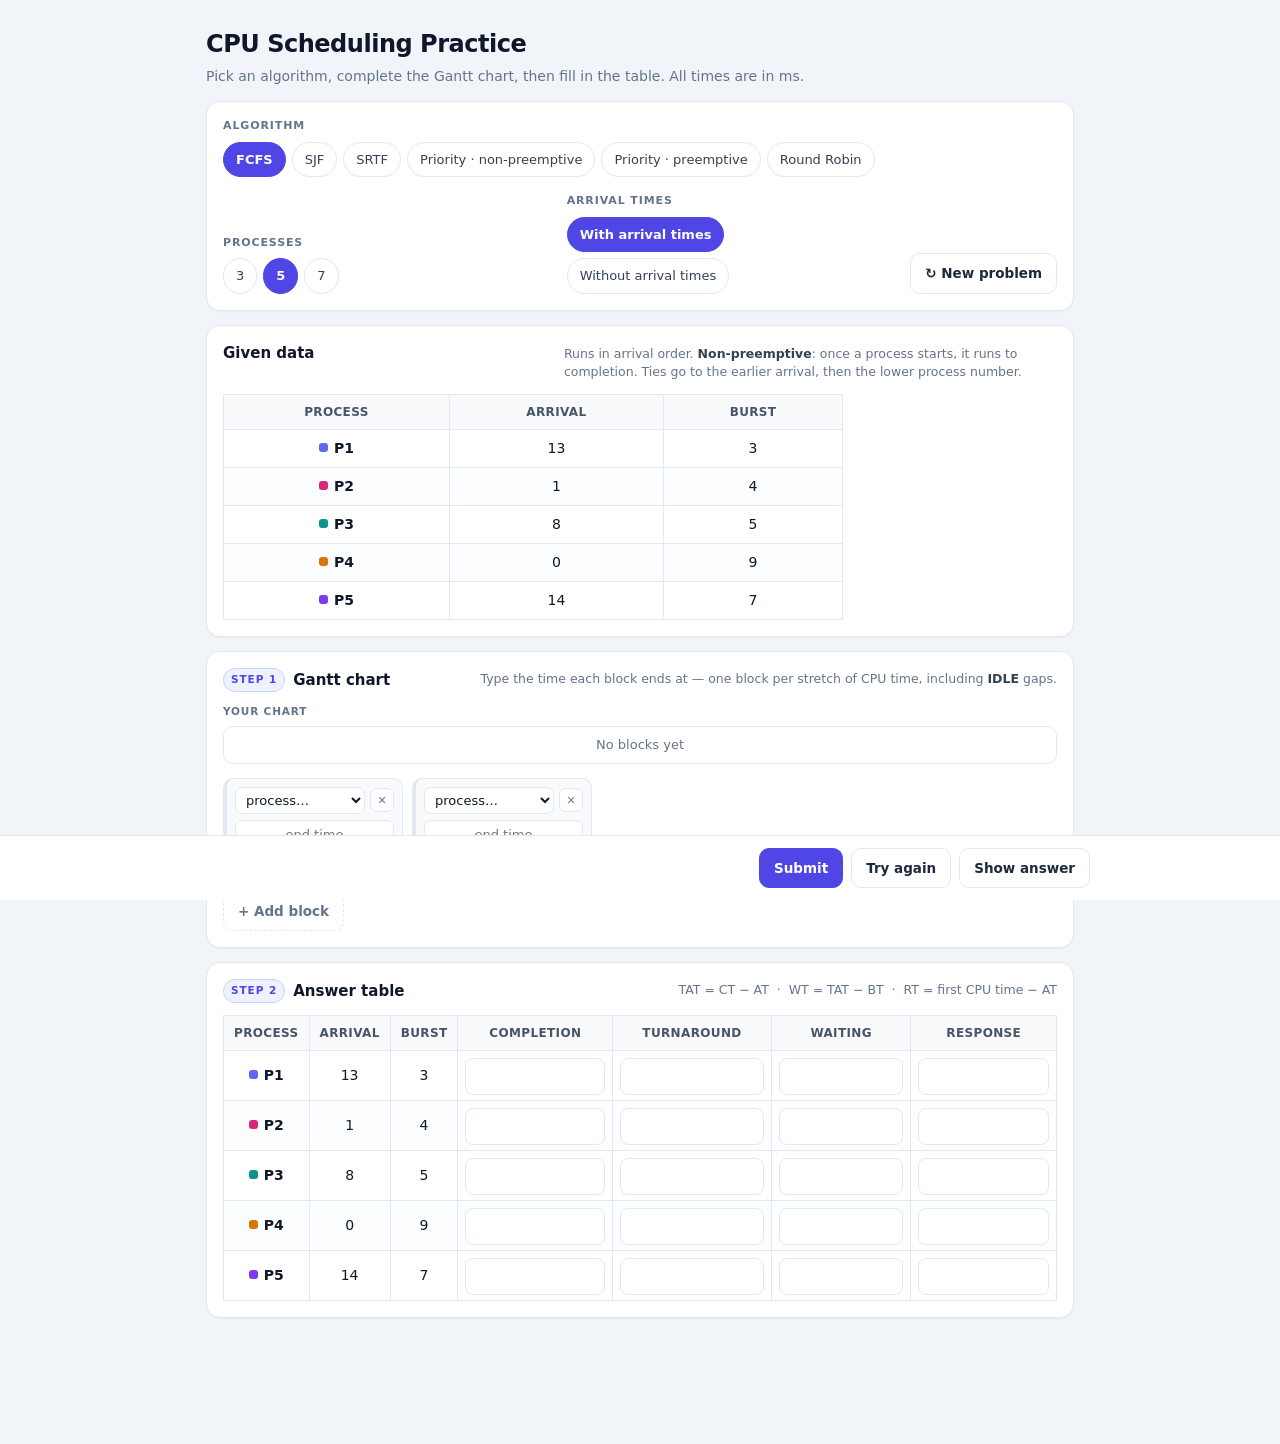
==== commit b3cc4c2f: "ready queue for RR added" ====
--- a/index.html
+++ b/index.html
@@ -45,6 +45,13 @@
       <span class="hint" id="ganttTopHint">Type the time each block ends at &mdash; one block per stretch of CPU time, including <b>IDLE</b> gaps.</span>
     </div>
     <div id="solGantt" class="sol-gantt" hidden></div>
+    <div class="rq-panel" id="rqPanel" hidden>
+      <div class="rq-head">
+        <div class="mini-label">Ready queue <span class="rq-q" id="rqQ"></span></div>
+        <span class="hint">live as you type &middot; front of the queue is outlined</span>
+      </div>
+      <div class="rq-strip" id="rqStrip"></div>
+    </div>
     <div class="gantt-holder">
       <div class="mini-label">Your chart</div>
       <div id="ganttPreview"></div>
@@ -320,6 +327,77 @@
 
     return { segments: segs, metrics: metrics, end: t };
   }
+
+  // Replays the student's own Gantt blocks as Round Robin turns so the ready
+  // queue can be shown next to their work. Never used for grading.
+  function rrTrace(procs, q, blocks) {
+    var rem = new Map(procs.map(function (p) { return [p.pid, p.bt]; }));
+    var admitted = {};
+    var queue = [];
+    var frames = [];
+    var pending = [];
+    var t = 0;
+
+    function admitUntil(time) {
+      var fresh = procs.filter(function (p) { return !admitted[p.pid] && p.at <= time; });
+      fresh.sort(function (a, b) { return a.at - b.at || a.id - b.id; });
+      fresh.forEach(function (p) { admitted[p.pid] = true; queue.push(p.pid); });
+      return fresh;
+    }
+
+    function frame(block, running, arrivals, warn) {
+      frames.push({
+        start: block ? block.start : t,
+        end: block ? block.end : null,
+        running: running,
+        queue: queue.map(function (pid) { return { pid: pid, rem: rem.get(pid) }; }),
+        arrivals: arrivals.map(function (p) { return { pid: p.pid, at: p.at }; }),
+        warn: warn || ''
+      });
+    }
+
+    frame(null, null, admitUntil(0), '');
+
+    blocks.forEach(function (b) {
+      var warn = [];
+      var arrivals = pending.concat(admitUntil(b.start));
+      pending = [];
+      var pid = b.pid;
+      var dur = b.end - b.start;
+
+      if (pid === 'IDLE') {
+        if (queue.length) warn.push('IDLE while processes are ready');
+        frame(b, 'IDLE', arrivals, warn.join(' \u00b7 '));
+        pending = admitUntil(b.end);
+        t = b.end;
+        return;
+      }
+
+      if (!admitted[pid]) {
+        warn.push(pid + ' has not arrived yet');
+      } else {
+        var qi = queue.indexOf(pid);
+        if (qi === -1) warn.push(pid + ' has already finished');
+        else {
+          if (qi > 0) warn.push(pid + ' was not at the front');
+          queue.splice(qi, 1);
+        }
+      }
+
+      if (dur > q) warn.push('a turn cannot exceed q = ' + q + ' ms');
+
+      frame(b, pid, arrivals, warn.join(' \u00b7 '));
+
+      rem.set(pid, Math.max(0, rem.get(pid) - dur));
+      pending = admitUntil(b.end);
+      t = b.end;
+      if (rem.get(pid) > 0) queue.push(pid);
+    });
+
+    if (blocks.length) frame(null, null, pending.concat(admitUntil(t)), '');
+
+    return frames;
+  }
   /* PURE-END */
   var state = {
     algo: 'fcfs',
@@ -463,18 +541,26 @@
   }
 
   // Blocks the user actually filled in, mapped to timed segments.
-  function timeline() {
+  function rawBlocks() {
     var st = starts();
     var out = [];
     state.gantt.forEach(function (b, i) {
       if (!b.pid || !st[i].valid) return;
-      var seg = { pid: b.pid, start: st[i].s, end: st[i].e, d: st[i].d };
+      out.push({ pid: b.pid, start: st[i].s, end: st[i].e, d: st[i].d });
+    });
+    return out;
+  }
+
+  // Same blocks, with adjacent stretches of one process folded together.
+  function timeline() {
+    var out = [];
+    rawBlocks().forEach(function (seg) {
       var last = out[out.length - 1];
       if (last && last.pid === seg.pid && last.end === seg.start) {
         last.end = seg.end;
         last.d += seg.d;
       } else {
-        out.push(seg);
+        out.push({ pid: seg.pid, start: seg.start, end: seg.end, d: seg.d });
       }
     });
     return out;
@@ -508,6 +594,71 @@
 
   function renderPreview() {
     el.ganttPreview.innerHTML = stripHTML(timeline());
+    renderQueue();
+  }
+
+  /* ---------------- ready queue (round robin) ---------------- */
+
+  function chipHTML(pid, rem, front) {
+    return '<span class="rq-chip' + (front ? ' front' : '') + '"' +
+      ' style="background:' + colorFor(pid) + '"' +
+      ' title="' + esc(pid) + (rem == null ? '' : ' \u00b7 ' + rem + ' ms left') +
+      (front ? ' \u00b7 front of the queue' : '') + '">' +
+      esc(pid) + (rem == null ? '' : '<i>' + rem + '</i>') + '</span>';
+  }
+
+  function frameHTML(f, i, total) {
+    var isNow = i === total - 1;
+    var time = f.end == null
+      ? 't = ' + f.start
+      : f.start + '\u2013' + f.end + ' ms';
+
+    var cpu;
+    if (f.running === 'IDLE') cpu = '<span class="rq-chip idle">IDLE</span>';
+    else if (f.running) cpu = '<span class="rq-chip" style="background:' + colorFor(f.running) + '">' +
+      '<b class="rq-play">\u25b6</b>' + esc(f.running) + '</span>';
+    else cpu = '<span class="rq-empty">\u2014</span>';
+
+    var queue = f.queue.length
+      ? f.queue.map(function (it, k) { return chipHTML(it.pid, it.rem, k === 0); }).join('')
+      : '<span class="rq-empty">empty</span>';
+
+    var arrivals = f.arrivals.length
+      ? '<div class="rq-arr">\u2193 ' + f.arrivals.map(function (a) {
+          return esc(a.pid) + (a.at === f.start ? '' : ' @' + a.at);
+        }).join(', ') + '</div>'
+      : '';
+
+    return '<div class="rq-frame' + (isNow ? ' now' : '') + '">' +
+      '<div class="rq-time"><span>' + time + '</span>' +
+        (isNow ? '<span class="rq-now">now</span>' : '') + '</div>' +
+      '<div class="rq-row"><span class="rq-lbl">cpu</span><div class="rq-chips">' + cpu + '</div></div>' +
+      '<div class="rq-row"><span class="rq-lbl">queue</span><div class="rq-chips">' + queue + '</div></div>' +
+      arrivals +
+      (f.warn ? '<div class="rq-warn">' + esc(f.warn) + '</div>' : '') +
+      '</div>';
+  }
+
+  function renderQueue() {
+    if (!el.rqPanel) return;
+    if (state.algo !== 'rr') {
+      el.rqPanel.hidden = true;
+      el.rqStrip.innerHTML = '';
+      return;
+    }
+
+    var strip = el.rqStrip;
+    var follow = strip.scrollLeft + strip.clientWidth >= strip.scrollWidth - 24;
+
+    el.rqPanel.hidden = false;
+    el.rqQ.textContent = 'q = ' + state.q + ' ms';
+
+    var frames = rrTrace(state.procs, state.q, rawBlocks());
+    strip.innerHTML = frames.map(function (f, i) {
+      return frameHTML(f, i, frames.length);
+    }).join('');
+
+    if (follow) strip.scrollLeft = strip.scrollWidth;
   }
 
   function cardEl(i) {
@@ -836,6 +987,9 @@
       answerTable: $('answerTable'),
       ganttEditor: $('ganttEditor'),
       ganttPreview: $('ganttPreview'),
+      rqPanel: $('rqPanel'),
+      rqStrip: $('rqStrip'),
+      rqQ: $('rqQ'),
       ganttHint: $('ganttHint'),
       solGantt: $('solGantt'),
       addBtn: $('addBtn'),
--- a/style.css
+++ b/style.css
@@ -148,6 +148,55 @@
 .gr .warn{color:var(--bad);font-weight:700}
 .gcard.bad .gr{color:var(--bad)}
 
+/* ---------- ready queue (round robin) ---------- */
+.rq-panel{
+  margin:0 0 16px;padding:10px 10px 6px;
+  border:1px solid var(--line);border-radius:12px;background:#f8fafc;
+}
+.rq-panel[hidden]{display:none}
+.rq-head{display:flex;align-items:baseline;justify-content:space-between;gap:8px;flex-wrap:wrap;margin-bottom:8px}
+.rq-head .mini-label{margin:0}
+.rq-q{font-weight:700;color:var(--accent);font-variant-numeric:tabular-nums;text-transform:none;letter-spacing:0}
+.rq-strip{
+  display:flex;gap:8px;overflow-x:auto;padding:2px 2px 8px;
+  scroll-snap-type:x proximity;
+  scrollbar-width:thin;scrollbar-color:#cbd5e1 transparent;
+}
+.rq-strip::-webkit-scrollbar{height:7px}
+.rq-strip::-webkit-scrollbar-thumb{background:#cbd5e1;border-radius:99px}
+.rq-strip::-webkit-scrollbar-track{background:transparent}
+.rq-frame{
+  flex:0 0 auto;width:150px;scroll-snap-align:end;
+  display:flex;flex-direction:column;gap:5px;
+  border:1px solid var(--line);border-left:4px solid var(--line);
+  border-radius:10px;background:#fff;padding:7px 8px 8px;
+}
+.rq-frame.now{border-color:#c7d2fe;border-left-color:var(--accent);box-shadow:0 0 0 2px var(--accent-soft)}
+.rq-time{
+  display:flex;align-items:center;justify-content:space-between;gap:4px;
+  font-size:10.5px;font-weight:700;
+  color:var(--muted);font-variant-numeric:tabular-nums;
+}
+.rq-now{font-size:9px;letter-spacing:.07em;background:var(--accent);color:#fff;border-radius:999px;padding:2px 5px}
+.rq-row{display:grid;grid-template-columns:32px 1fr;gap:4px;align-items:start}
+.rq-lbl{
+  font-size:9px;letter-spacing:.07em;text-transform:uppercase;font-weight:700;
+  color:#94a3b8;padding-top:3px;
+}
+.rq-chips{display:flex;flex-wrap:wrap;gap:4px;min-width:0}
+.rq-chip{
+  display:inline-flex;align-items:baseline;gap:3px;
+  color:#fff;font-size:11.5px;font-weight:700;line-height:1.3;
+  border-radius:6px;padding:2px 5px;
+}
+.rq-chip i{font-style:normal;font-size:9.5px;font-weight:600;opacity:.85}
+.rq-chip.front{outline:2px solid #0f172a;outline-offset:1px}
+.rq-chip.idle{background:#cbd5e1;color:#334155}
+.rq-play{font-size:7.5px;opacity:.85}
+.rq-empty{font-size:11.5px;color:#94a3b8;font-weight:600}
+.rq-arr{font-size:10.5px;font-weight:700;color:#0d9488}
+.rq-warn{font-size:10.5px;font-weight:700;color:var(--bad);line-height:1.3}
+
 .sol-gantt{margin-bottom:16px}
 .sol-head{
   font-size:11px;letter-spacing:.08em;text-transform:uppercase;font-weight:700;
@@ -186,5 +235,6 @@
   th,td{padding:7px 8px;font-size:13px}
   .gcard{width:calc(50% - 5px)}
   .gtrack-edit{gap:10px}
+  .rq-frame{width:136px}
   .ans{min-width:56px;padding:7px 3px}
 }
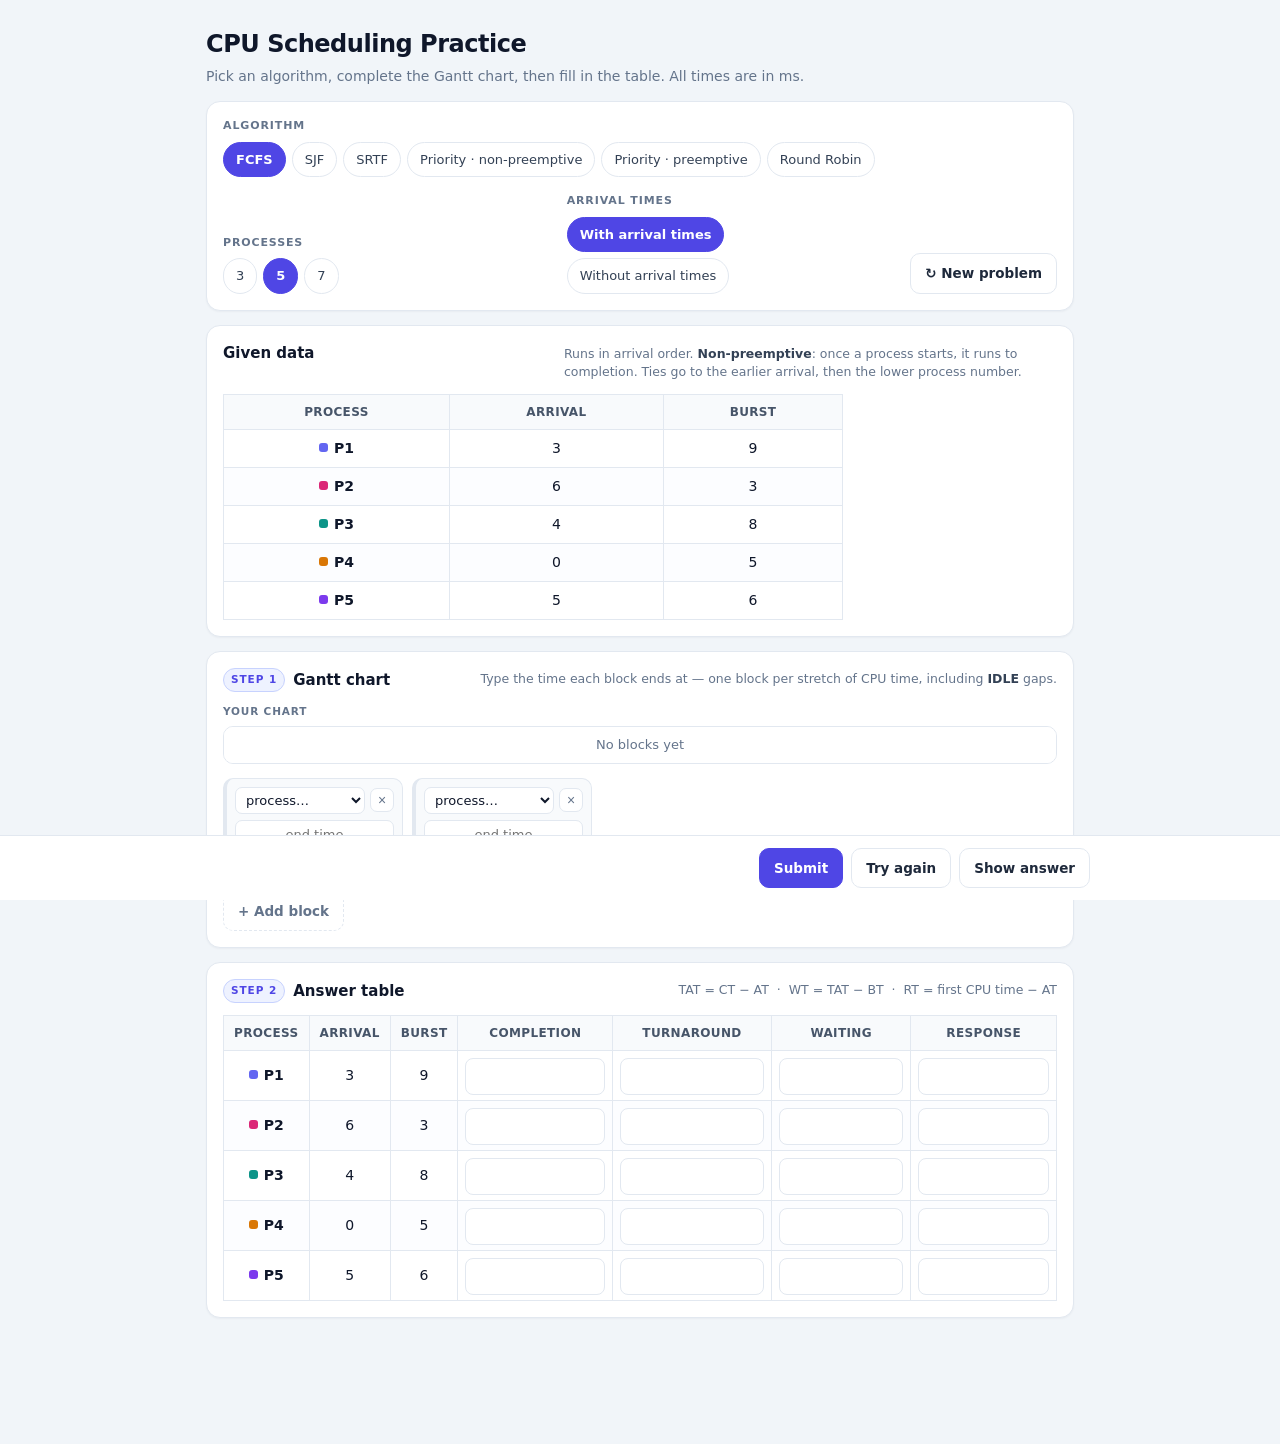
==== commit f9ab2537: "ready queue fixed" ====
--- a/index.html
+++ b/index.html
@@ -45,15 +45,15 @@
       <span class="hint" id="ganttTopHint">Type the time each block ends at &mdash; one block per stretch of CPU time, including <b>IDLE</b> gaps.</span>
     </div>
     <div id="solGantt" class="sol-gantt" hidden></div>
-    <div class="rq-panel" id="rqPanel" hidden>
-      <div class="rq-head">
-        <div class="mini-label">Ready queue <span class="rq-q" id="rqQ"></span></div>
-        <span class="hint">live as you type &middot; front of the queue is outlined</span>
-      </div>
-      <div class="rq-strip" id="rqStrip"></div>
-    </div>
     <div class="gantt-holder">
       <div class="mini-label">Your chart</div>
+      <div class="rq-panel" id="rqPanel" hidden>
+        <div class="rq-head">
+          <div class="mini-label">Ready queue <span class="rq-q" id="rqQ"></span></div>
+          <span class="hint">queue order, left to right &middot; <b>+</b> joined this step</span>
+        </div>
+        <div class="rq-bars" id="rqBar"></div>
+      </div>
       <div id="ganttPreview"></div>
     </div>
     <div class="gtrack-edit" id="ganttEditor"></div>
@@ -328,75 +328,39 @@
     return { segments: segs, metrics: metrics, end: t };
   }
 
-  // Replays the student's own Gantt blocks as Round Robin turns so the ready
-  // queue can be shown next to their work. Never used for grading.
-  function rrTrace(procs, q, blocks) {
+  // Ready-queue contents after each of the student's Gantt blocks, using FIFO
+  // bookkeeping. Shown next to their work; never used for grading.
+  function rrQueueAfter(procs, blocks) {
     var rem = new Map(procs.map(function (p) { return [p.pid, p.bt]; }));
     var admitted = {};
     var queue = [];
-    var frames = [];
-    var pending = [];
-    var t = 0;
 
     function admitUntil(time) {
-      var fresh = procs.filter(function (p) { return !admitted[p.pid] && p.at <= time; });
-      fresh.sort(function (a, b) { return a.at - b.at || a.id - b.id; });
-      fresh.forEach(function (p) { admitted[p.pid] = true; queue.push(p.pid); });
-      return fresh;
-    }
-
-    function frame(block, running, arrivals, warn) {
-      frames.push({
-        start: block ? block.start : t,
-        end: block ? block.end : null,
-        running: running,
-        queue: queue.map(function (pid) { return { pid: pid, rem: rem.get(pid) }; }),
-        arrivals: arrivals.map(function (p) { return { pid: p.pid, at: p.at }; }),
-        warn: warn || ''
-      });
-    }
-
-    frame(null, null, admitUntil(0), '');
-
-    blocks.forEach(function (b) {
-      var warn = [];
-      var arrivals = pending.concat(admitUntil(b.start));
-      pending = [];
-      var pid = b.pid;
-      var dur = b.end - b.start;
-
-      if (pid === 'IDLE') {
-        if (queue.length) warn.push('IDLE while processes are ready');
-        frame(b, 'IDLE', arrivals, warn.join(' \u00b7 '));
-        pending = admitUntil(b.end);
-        t = b.end;
-        return;
-      }
-
-      if (!admitted[pid]) {
-        warn.push(pid + ' has not arrived yet');
+      procs
+        .filter(function (p) { return !admitted[p.pid] && p.at <= time; })
+        .sort(function (a, b) { return a.at - b.at || a.id - b.id; })
+        .forEach(function (p) { admitted[p.pid] = true; queue.push(p.pid); });
+    }
+
+    admitUntil(0);
+
+    return blocks.map(function (b) {
+      admitUntil(b.start);
+
+      if (b.pid !== 'IDLE') {
+        var qi = queue.indexOf(b.pid);
+        if (qi >= 0) queue.splice(qi, 1);
+
+        rem.set(b.pid, Math.max(0, rem.get(b.pid) - (b.end - b.start)));
+        admitUntil(b.end);
+        // arrivals at this instant queue up before the preempted process
+        if (admitted[b.pid] && rem.get(b.pid) > 0) queue.push(b.pid);
       } else {
-        var qi = queue.indexOf(pid);
-        if (qi === -1) warn.push(pid + ' has already finished');
-        else {
-          if (qi > 0) warn.push(pid + ' was not at the front');
-          queue.splice(qi, 1);
-        }
-      }
-
-      if (dur > q) warn.push('a turn cannot exceed q = ' + q + ' ms');
-
-      frame(b, pid, arrivals, warn.join(' \u00b7 '));
-
-      rem.set(pid, Math.max(0, rem.get(pid) - dur));
-      pending = admitUntil(b.end);
-      t = b.end;
-      if (rem.get(pid) > 0) queue.push(pid);
-    });
-
-    if (blocks.length) frame(null, null, pending.concat(admitUntil(t)), '');
-
-    return frames;
+        admitUntil(b.end);
+      }
+
+      return queue.slice();
+    });
   }
   /* PURE-END */
   var state = {
@@ -599,66 +563,50 @@
 
   /* ---------------- ready queue (round robin) ---------------- */
 
-  function chipHTML(pid, rem, front) {
-    return '<span class="rq-chip' + (front ? ' front' : '') + '"' +
-      ' style="background:' + colorFor(pid) + '"' +
-      ' title="' + esc(pid) + (rem == null ? '' : ' \u00b7 ' + rem + ' ms left') +
-      (front ? ' \u00b7 front of the queue' : '') + '">' +
-      esc(pid) + (rem == null ? '' : '<i>' + rem + '</i>') + '</span>';
-  }
-
-  function frameHTML(f, i, total) {
-    var isNow = i === total - 1;
-    var time = f.end == null
-      ? 't = ' + f.start
-      : f.start + '\u2013' + f.end + ' ms';
-
-    var cpu;
-    if (f.running === 'IDLE') cpu = '<span class="rq-chip idle">IDLE</span>';
-    else if (f.running) cpu = '<span class="rq-chip" style="background:' + colorFor(f.running) + '">' +
-      '<b class="rq-play">\u25b6</b>' + esc(f.running) + '</span>';
-    else cpu = '<span class="rq-empty">\u2014</span>';
-
-    var queue = f.queue.length
-      ? f.queue.map(function (it, k) { return chipHTML(it.pid, it.rem, k === 0); }).join('')
-      : '<span class="rq-empty">empty</span>';
-
-    var arrivals = f.arrivals.length
-      ? '<div class="rq-arr">\u2193 ' + f.arrivals.map(function (a) {
-          return esc(a.pid) + (a.at === f.start ? '' : ' @' + a.at);
-        }).join(', ') + '</div>'
-      : '';
-
-    return '<div class="rq-frame' + (isNow ? ' now' : '') + '">' +
-      '<div class="rq-time"><span>' + time + '</span>' +
-        (isNow ? '<span class="rq-now">now</span>' : '') + '</div>' +
-      '<div class="rq-row"><span class="rq-lbl">cpu</span><div class="rq-chips">' + cpu + '</div></div>' +
-      '<div class="rq-row"><span class="rq-lbl">queue</span><div class="rq-chips">' + queue + '</div></div>' +
-      arrivals +
-      (f.warn ? '<div class="rq-warn">' + esc(f.warn) + '</div>' : '') +
-      '</div>';
+  // Soft wash of a process colour for the queue cell behind it.
+  function tintFor(pid) {
+    var hex = colorFor(pid);
+    return 'rgba(' + parseInt(hex.slice(1, 3), 16) + ',' +
+      parseInt(hex.slice(3, 5), 16) + ',' +
+      parseInt(hex.slice(5, 7), 16) + ',.1)';
   }
 
   function renderQueue() {
     if (!el.rqPanel) return;
-    if (state.algo !== 'rr') {
+
+    var segs = timeline();
+    if (state.algo !== 'rr' || !segs.length) {
       el.rqPanel.hidden = true;
-      el.rqStrip.innerHTML = '';
+      el.rqBar.innerHTML = '';
       return;
     }
-
-    var strip = el.rqStrip;
-    var follow = strip.scrollLeft + strip.clientWidth >= strip.scrollWidth - 24;
 
     el.rqPanel.hidden = false;
     el.rqQ.textContent = 'q = ' + state.q + ' ms';
 
-    var frames = rrTrace(state.procs, state.q, rawBlocks());
-    strip.innerHTML = frames.map(function (f, i) {
-      return frameHTML(f, i, frames.length);
+    var queues = rrQueueAfter(state.procs, segs);
+    var prevEnd = -1;
+
+    el.rqBar.innerHTML = segs.map(function (s, i) {
+      var added = {};
+      state.procs.forEach(function (p) {
+        if (p.at > prevEnd && p.at <= s.end) added[p.pid] = true;
+      });
+      prevEnd = s.end;
+
+      var queue = queues[i];
+      var chips = queue.map(function (pid) {
+        return '<span class="rq-chip" style="background:' + colorFor(pid) + '">' +
+          (added[pid] ? '<b>+</b>' : '') + esc(pid) + '</span>';
+      }).join('');
+
+      var title = s.pid + ' \u00b7 ' + s.start + '\u2013' + s.end + ' ms \u00b7 ' +
+        (queue.length ? 'queue: ' + queue.join(', ') : 'queue empty');
+
+      return '<div class="rq-cell" title="' + esc(title) + '"' +
+        ' style="flex-grow:' + s.d + ';background:' + tintFor(s.pid) + '">' +
+        '<div class="rq-in">' + chips + '</div></div>';
     }).join('');
-
-    if (follow) strip.scrollLeft = strip.scrollWidth;
   }
 
   function cardEl(i) {
@@ -988,7 +936,7 @@
       ganttEditor: $('ganttEditor'),
       ganttPreview: $('ganttPreview'),
       rqPanel: $('rqPanel'),
-      rqStrip: $('rqStrip'),
+      rqBar: $('rqBar'),
       rqQ: $('rqQ'),
       ganttHint: $('ganttHint'),
       solGantt: $('solGantt'),
--- a/style.css
+++ b/style.css
@@ -149,53 +149,30 @@
 .gcard.bad .gr{color:var(--bad)}
 
 /* ---------- ready queue (round robin) ---------- */
-.rq-panel{
-  margin:0 0 16px;padding:10px 10px 6px;
-  border:1px solid var(--line);border-radius:12px;background:#f8fafc;
-}
+.rq-panel{margin:0 0 10px}
 .rq-panel[hidden]{display:none}
-.rq-head{display:flex;align-items:baseline;justify-content:space-between;gap:8px;flex-wrap:wrap;margin-bottom:8px}
+.rq-head{display:flex;align-items:baseline;justify-content:space-between;gap:8px;flex-wrap:wrap;margin-bottom:5px}
 .rq-head .mini-label{margin:0}
 .rq-q{font-weight:700;color:var(--accent);font-variant-numeric:tabular-nums;text-transform:none;letter-spacing:0}
-.rq-strip{
-  display:flex;gap:8px;overflow-x:auto;padding:2px 2px 8px;
-  scroll-snap-type:x proximity;
-  scrollbar-width:thin;scrollbar-color:#cbd5e1 transparent;
-}
-.rq-strip::-webkit-scrollbar{height:7px}
-.rq-strip::-webkit-scrollbar-thumb{background:#cbd5e1;border-radius:99px}
-.rq-strip::-webkit-scrollbar-track{background:transparent}
-.rq-frame{
-  flex:0 0 auto;width:150px;scroll-snap-align:end;
-  display:flex;flex-direction:column;gap:5px;
-  border:1px solid var(--line);border-left:4px solid var(--line);
-  border-radius:10px;background:#fff;padding:7px 8px 8px;
-}
-.rq-frame.now{border-color:#c7d2fe;border-left-color:var(--accent);box-shadow:0 0 0 2px var(--accent-soft)}
-.rq-time{
-  display:flex;align-items:center;justify-content:space-between;gap:4px;
-  font-size:10.5px;font-weight:700;
-  color:var(--muted);font-variant-numeric:tabular-nums;
-}
-.rq-now{font-size:9px;letter-spacing:.07em;background:var(--accent);color:#fff;border-radius:999px;padding:2px 5px}
-.rq-row{display:grid;grid-template-columns:32px 1fr;gap:4px;align-items:start}
-.rq-lbl{
-  font-size:9px;letter-spacing:.07em;text-transform:uppercase;font-weight:700;
-  color:#94a3b8;padding-top:3px;
-}
-.rq-chips{display:flex;flex-wrap:wrap;gap:4px;min-width:0}
+.rq-bars{
+  display:flex;height:56px;border:1px solid var(--line);border-radius:10px;
+  overflow:hidden;background:#fff;
+}
+.rq-cell{
+  flex-grow:1;flex-basis:0;min-width:0;
+  border-right:2px solid #fff;overflow:hidden;
+}
+.rq-cell:last-child{border-right:0}
+.rq-in{
+  display:flex;flex-wrap:wrap;align-content:center;gap:3px;
+  height:100%;padding:5px 4px;overflow:hidden;
+}
 .rq-chip{
-  display:inline-flex;align-items:baseline;gap:3px;
-  color:#fff;font-size:11.5px;font-weight:700;line-height:1.3;
-  border-radius:6px;padding:2px 5px;
-}
-.rq-chip i{font-style:normal;font-size:9.5px;font-weight:600;opacity:.85}
-.rq-chip.front{outline:2px solid #0f172a;outline-offset:1px}
-.rq-chip.idle{background:#cbd5e1;color:#334155}
-.rq-play{font-size:7.5px;opacity:.85}
-.rq-empty{font-size:11.5px;color:#94a3b8;font-weight:600}
-.rq-arr{font-size:10.5px;font-weight:700;color:#0d9488}
-.rq-warn{font-size:10.5px;font-weight:700;color:var(--bad);line-height:1.3}
+  display:inline-flex;align-items:baseline;white-space:nowrap;
+  color:#fff;font-size:10px;font-weight:700;line-height:1.3;
+  border-radius:5px;padding:1px 4px;
+}
+.rq-chip b{font-weight:700;opacity:.75;margin-right:1px}
 
 .sol-gantt{margin-bottom:16px}
 .sol-head{
@@ -235,6 +212,5 @@
   th,td{padding:7px 8px;font-size:13px}
   .gcard{width:calc(50% - 5px)}
   .gtrack-edit{gap:10px}
-  .rq-frame{width:136px}
   .ans{min-width:56px;padding:7px 3px}
 }
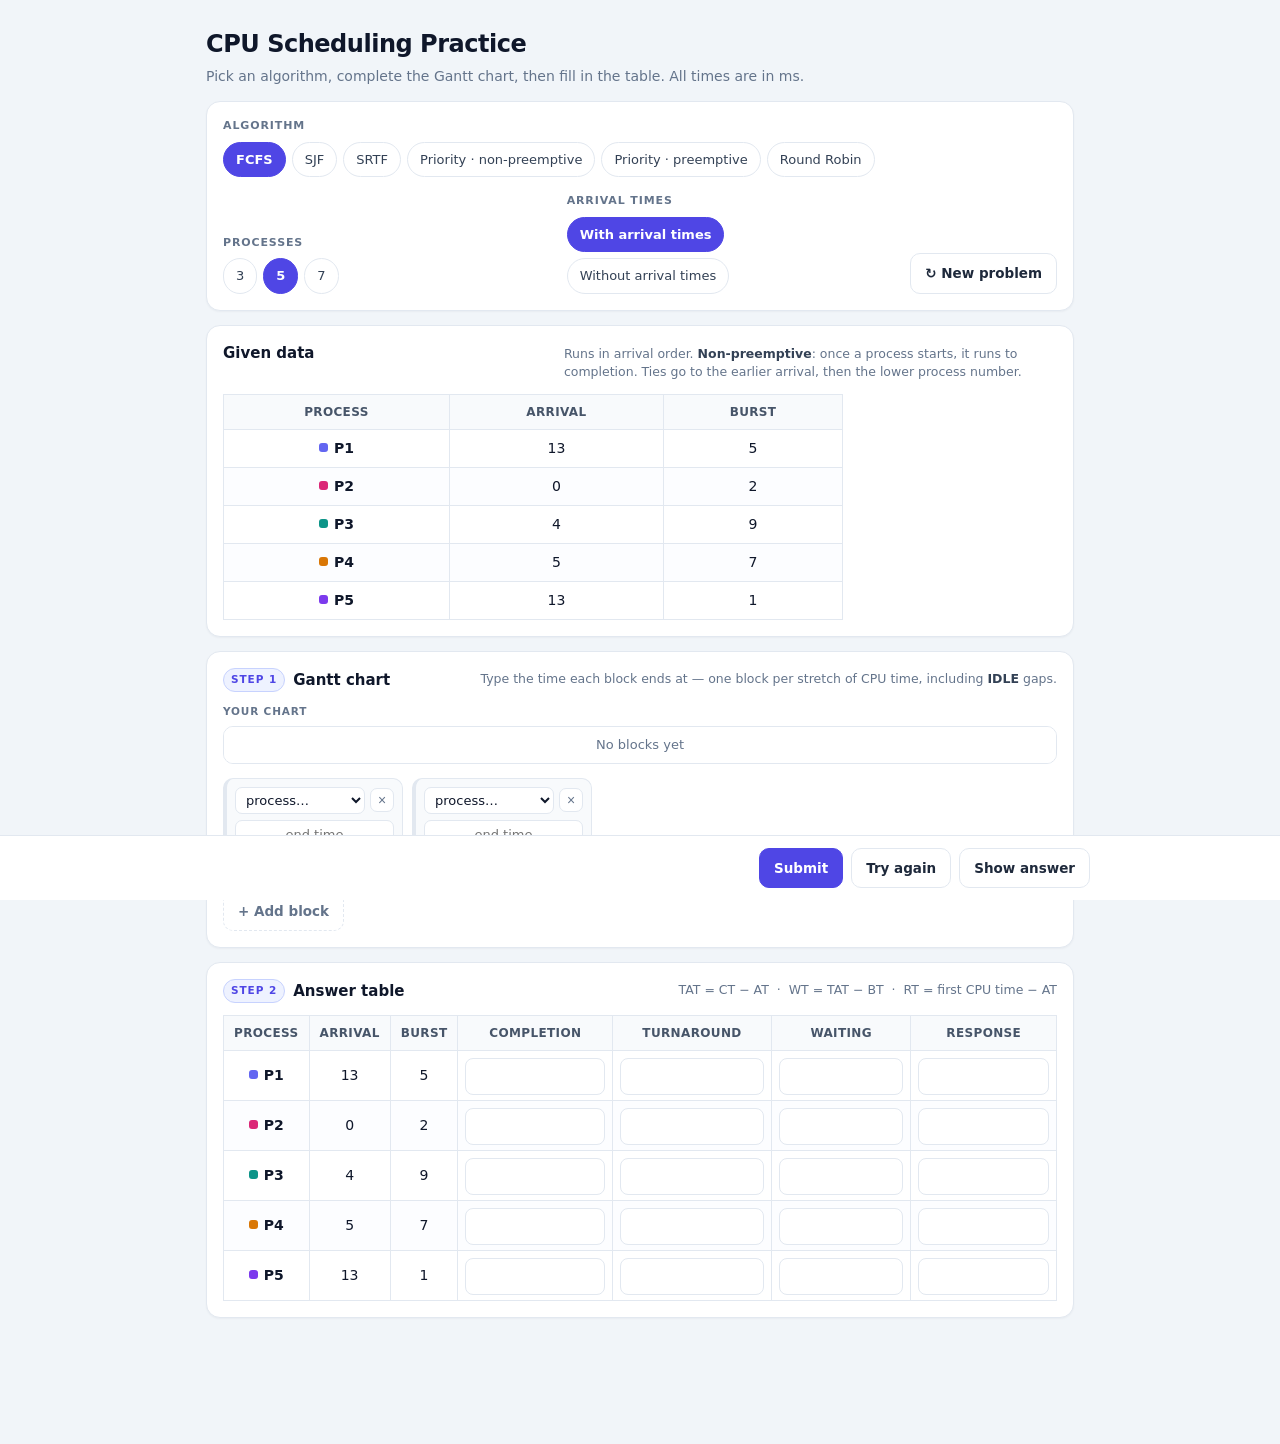
==== commit a96216ba: "Revert "ready queue fixed" This reverts commit f9ab2537e95e2dcd82f65d1a60cf085a598ec3e5." ====
--- a/index.html
+++ b/index.html
@@ -45,15 +45,15 @@
       <span class="hint" id="ganttTopHint">Type the time each block ends at &mdash; one block per stretch of CPU time, including <b>IDLE</b> gaps.</span>
     </div>
     <div id="solGantt" class="sol-gantt" hidden></div>
+    <div class="rq-panel" id="rqPanel" hidden>
+      <div class="rq-head">
+        <div class="mini-label">Ready queue <span class="rq-q" id="rqQ"></span></div>
+        <span class="hint">live as you type &middot; front of the queue is outlined</span>
+      </div>
+      <div class="rq-strip" id="rqStrip"></div>
+    </div>
     <div class="gantt-holder">
       <div class="mini-label">Your chart</div>
-      <div class="rq-panel" id="rqPanel" hidden>
-        <div class="rq-head">
-          <div class="mini-label">Ready queue <span class="rq-q" id="rqQ"></span></div>
-          <span class="hint">queue order, left to right &middot; <b>+</b> joined this step</span>
-        </div>
-        <div class="rq-bars" id="rqBar"></div>
-      </div>
       <div id="ganttPreview"></div>
     </div>
     <div class="gtrack-edit" id="ganttEditor"></div>
@@ -328,39 +328,75 @@
     return { segments: segs, metrics: metrics, end: t };
   }
 
-  // Ready-queue contents after each of the student's Gantt blocks, using FIFO
-  // bookkeeping. Shown next to their work; never used for grading.
-  function rrQueueAfter(procs, blocks) {
+  // Replays the student's own Gantt blocks as Round Robin turns so the ready
+  // queue can be shown next to their work. Never used for grading.
+  function rrTrace(procs, q, blocks) {
     var rem = new Map(procs.map(function (p) { return [p.pid, p.bt]; }));
     var admitted = {};
     var queue = [];
+    var frames = [];
+    var pending = [];
+    var t = 0;
 
     function admitUntil(time) {
-      procs
-        .filter(function (p) { return !admitted[p.pid] && p.at <= time; })
-        .sort(function (a, b) { return a.at - b.at || a.id - b.id; })
-        .forEach(function (p) { admitted[p.pid] = true; queue.push(p.pid); });
-    }
-
-    admitUntil(0);
-
-    return blocks.map(function (b) {
-      admitUntil(b.start);
-
-      if (b.pid !== 'IDLE') {
-        var qi = queue.indexOf(b.pid);
-        if (qi >= 0) queue.splice(qi, 1);
-
-        rem.set(b.pid, Math.max(0, rem.get(b.pid) - (b.end - b.start)));
-        admitUntil(b.end);
-        // arrivals at this instant queue up before the preempted process
-        if (admitted[b.pid] && rem.get(b.pid) > 0) queue.push(b.pid);
+      var fresh = procs.filter(function (p) { return !admitted[p.pid] && p.at <= time; });
+      fresh.sort(function (a, b) { return a.at - b.at || a.id - b.id; });
+      fresh.forEach(function (p) { admitted[p.pid] = true; queue.push(p.pid); });
+      return fresh;
+    }
+
+    function frame(block, running, arrivals, warn) {
+      frames.push({
+        start: block ? block.start : t,
+        end: block ? block.end : null,
+        running: running,
+        queue: queue.map(function (pid) { return { pid: pid, rem: rem.get(pid) }; }),
+        arrivals: arrivals.map(function (p) { return { pid: p.pid, at: p.at }; }),
+        warn: warn || ''
+      });
+    }
+
+    frame(null, null, admitUntil(0), '');
+
+    blocks.forEach(function (b) {
+      var warn = [];
+      var arrivals = pending.concat(admitUntil(b.start));
+      pending = [];
+      var pid = b.pid;
+      var dur = b.end - b.start;
+
+      if (pid === 'IDLE') {
+        if (queue.length) warn.push('IDLE while processes are ready');
+        frame(b, 'IDLE', arrivals, warn.join(' \u00b7 '));
+        pending = admitUntil(b.end);
+        t = b.end;
+        return;
+      }
+
+      if (!admitted[pid]) {
+        warn.push(pid + ' has not arrived yet');
       } else {
-        admitUntil(b.end);
-      }
-
-      return queue.slice();
-    });
+        var qi = queue.indexOf(pid);
+        if (qi === -1) warn.push(pid + ' has already finished');
+        else {
+          if (qi > 0) warn.push(pid + ' was not at the front');
+          queue.splice(qi, 1);
+        }
+      }
+
+      if (dur > q) warn.push('a turn cannot exceed q = ' + q + ' ms');
+
+      frame(b, pid, arrivals, warn.join(' \u00b7 '));
+
+      rem.set(pid, Math.max(0, rem.get(pid) - dur));
+      pending = admitUntil(b.end);
+      t = b.end;
+      if (rem.get(pid) > 0) queue.push(pid);
+    });
+
+    if (blocks.length) frame(null, null, pending.concat(admitUntil(t)), '');
+
+    return frames;
   }
   /* PURE-END */
   var state = {
@@ -563,50 +599,66 @@
 
   /* ---------------- ready queue (round robin) ---------------- */
 
-  // Soft wash of a process colour for the queue cell behind it.
-  function tintFor(pid) {
-    var hex = colorFor(pid);
-    return 'rgba(' + parseInt(hex.slice(1, 3), 16) + ',' +
-      parseInt(hex.slice(3, 5), 16) + ',' +
-      parseInt(hex.slice(5, 7), 16) + ',.1)';
+  function chipHTML(pid, rem, front) {
+    return '<span class="rq-chip' + (front ? ' front' : '') + '"' +
+      ' style="background:' + colorFor(pid) + '"' +
+      ' title="' + esc(pid) + (rem == null ? '' : ' \u00b7 ' + rem + ' ms left') +
+      (front ? ' \u00b7 front of the queue' : '') + '">' +
+      esc(pid) + (rem == null ? '' : '<i>' + rem + '</i>') + '</span>';
+  }
+
+  function frameHTML(f, i, total) {
+    var isNow = i === total - 1;
+    var time = f.end == null
+      ? 't = ' + f.start
+      : f.start + '\u2013' + f.end + ' ms';
+
+    var cpu;
+    if (f.running === 'IDLE') cpu = '<span class="rq-chip idle">IDLE</span>';
+    else if (f.running) cpu = '<span class="rq-chip" style="background:' + colorFor(f.running) + '">' +
+      '<b class="rq-play">\u25b6</b>' + esc(f.running) + '</span>';
+    else cpu = '<span class="rq-empty">\u2014</span>';
+
+    var queue = f.queue.length
+      ? f.queue.map(function (it, k) { return chipHTML(it.pid, it.rem, k === 0); }).join('')
+      : '<span class="rq-empty">empty</span>';
+
+    var arrivals = f.arrivals.length
+      ? '<div class="rq-arr">\u2193 ' + f.arrivals.map(function (a) {
+          return esc(a.pid) + (a.at === f.start ? '' : ' @' + a.at);
+        }).join(', ') + '</div>'
+      : '';
+
+    return '<div class="rq-frame' + (isNow ? ' now' : '') + '">' +
+      '<div class="rq-time"><span>' + time + '</span>' +
+        (isNow ? '<span class="rq-now">now</span>' : '') + '</div>' +
+      '<div class="rq-row"><span class="rq-lbl">cpu</span><div class="rq-chips">' + cpu + '</div></div>' +
+      '<div class="rq-row"><span class="rq-lbl">queue</span><div class="rq-chips">' + queue + '</div></div>' +
+      arrivals +
+      (f.warn ? '<div class="rq-warn">' + esc(f.warn) + '</div>' : '') +
+      '</div>';
   }
 
   function renderQueue() {
     if (!el.rqPanel) return;
-
-    var segs = timeline();
-    if (state.algo !== 'rr' || !segs.length) {
+    if (state.algo !== 'rr') {
       el.rqPanel.hidden = true;
-      el.rqBar.innerHTML = '';
+      el.rqStrip.innerHTML = '';
       return;
     }
+
+    var strip = el.rqStrip;
+    var follow = strip.scrollLeft + strip.clientWidth >= strip.scrollWidth - 24;
 
     el.rqPanel.hidden = false;
     el.rqQ.textContent = 'q = ' + state.q + ' ms';
 
-    var queues = rrQueueAfter(state.procs, segs);
-    var prevEnd = -1;
-
-    el.rqBar.innerHTML = segs.map(function (s, i) {
-      var added = {};
-      state.procs.forEach(function (p) {
-        if (p.at > prevEnd && p.at <= s.end) added[p.pid] = true;
-      });
-      prevEnd = s.end;
-
-      var queue = queues[i];
-      var chips = queue.map(function (pid) {
-        return '<span class="rq-chip" style="background:' + colorFor(pid) + '">' +
-          (added[pid] ? '<b>+</b>' : '') + esc(pid) + '</span>';
-      }).join('');
-
-      var title = s.pid + ' \u00b7 ' + s.start + '\u2013' + s.end + ' ms \u00b7 ' +
-        (queue.length ? 'queue: ' + queue.join(', ') : 'queue empty');
-
-      return '<div class="rq-cell" title="' + esc(title) + '"' +
-        ' style="flex-grow:' + s.d + ';background:' + tintFor(s.pid) + '">' +
-        '<div class="rq-in">' + chips + '</div></div>';
+    var frames = rrTrace(state.procs, state.q, rawBlocks());
+    strip.innerHTML = frames.map(function (f, i) {
+      return frameHTML(f, i, frames.length);
     }).join('');
+
+    if (follow) strip.scrollLeft = strip.scrollWidth;
   }
 
   function cardEl(i) {
@@ -936,7 +988,7 @@
       ganttEditor: $('ganttEditor'),
       ganttPreview: $('ganttPreview'),
       rqPanel: $('rqPanel'),
-      rqBar: $('rqBar'),
+      rqStrip: $('rqStrip'),
       rqQ: $('rqQ'),
       ganttHint: $('ganttHint'),
       solGantt: $('solGantt'),
--- a/style.css
+++ b/style.css
@@ -149,30 +149,53 @@
 .gcard.bad .gr{color:var(--bad)}
 
 /* ---------- ready queue (round robin) ---------- */
-.rq-panel{margin:0 0 10px}
+.rq-panel{
+  margin:0 0 16px;padding:10px 10px 6px;
+  border:1px solid var(--line);border-radius:12px;background:#f8fafc;
+}
 .rq-panel[hidden]{display:none}
-.rq-head{display:flex;align-items:baseline;justify-content:space-between;gap:8px;flex-wrap:wrap;margin-bottom:5px}
+.rq-head{display:flex;align-items:baseline;justify-content:space-between;gap:8px;flex-wrap:wrap;margin-bottom:8px}
 .rq-head .mini-label{margin:0}
 .rq-q{font-weight:700;color:var(--accent);font-variant-numeric:tabular-nums;text-transform:none;letter-spacing:0}
-.rq-bars{
-  display:flex;height:56px;border:1px solid var(--line);border-radius:10px;
-  overflow:hidden;background:#fff;
-}
-.rq-cell{
-  flex-grow:1;flex-basis:0;min-width:0;
-  border-right:2px solid #fff;overflow:hidden;
-}
-.rq-cell:last-child{border-right:0}
-.rq-in{
-  display:flex;flex-wrap:wrap;align-content:center;gap:3px;
-  height:100%;padding:5px 4px;overflow:hidden;
-}
+.rq-strip{
+  display:flex;gap:8px;overflow-x:auto;padding:2px 2px 8px;
+  scroll-snap-type:x proximity;
+  scrollbar-width:thin;scrollbar-color:#cbd5e1 transparent;
+}
+.rq-strip::-webkit-scrollbar{height:7px}
+.rq-strip::-webkit-scrollbar-thumb{background:#cbd5e1;border-radius:99px}
+.rq-strip::-webkit-scrollbar-track{background:transparent}
+.rq-frame{
+  flex:0 0 auto;width:150px;scroll-snap-align:end;
+  display:flex;flex-direction:column;gap:5px;
+  border:1px solid var(--line);border-left:4px solid var(--line);
+  border-radius:10px;background:#fff;padding:7px 8px 8px;
+}
+.rq-frame.now{border-color:#c7d2fe;border-left-color:var(--accent);box-shadow:0 0 0 2px var(--accent-soft)}
+.rq-time{
+  display:flex;align-items:center;justify-content:space-between;gap:4px;
+  font-size:10.5px;font-weight:700;
+  color:var(--muted);font-variant-numeric:tabular-nums;
+}
+.rq-now{font-size:9px;letter-spacing:.07em;background:var(--accent);color:#fff;border-radius:999px;padding:2px 5px}
+.rq-row{display:grid;grid-template-columns:32px 1fr;gap:4px;align-items:start}
+.rq-lbl{
+  font-size:9px;letter-spacing:.07em;text-transform:uppercase;font-weight:700;
+  color:#94a3b8;padding-top:3px;
+}
+.rq-chips{display:flex;flex-wrap:wrap;gap:4px;min-width:0}
 .rq-chip{
-  display:inline-flex;align-items:baseline;white-space:nowrap;
-  color:#fff;font-size:10px;font-weight:700;line-height:1.3;
-  border-radius:5px;padding:1px 4px;
-}
-.rq-chip b{font-weight:700;opacity:.75;margin-right:1px}
+  display:inline-flex;align-items:baseline;gap:3px;
+  color:#fff;font-size:11.5px;font-weight:700;line-height:1.3;
+  border-radius:6px;padding:2px 5px;
+}
+.rq-chip i{font-style:normal;font-size:9.5px;font-weight:600;opacity:.85}
+.rq-chip.front{outline:2px solid #0f172a;outline-offset:1px}
+.rq-chip.idle{background:#cbd5e1;color:#334155}
+.rq-play{font-size:7.5px;opacity:.85}
+.rq-empty{font-size:11.5px;color:#94a3b8;font-weight:600}
+.rq-arr{font-size:10.5px;font-weight:700;color:#0d9488}
+.rq-warn{font-size:10.5px;font-weight:700;color:var(--bad);line-height:1.3}
 
 .sol-gantt{margin-bottom:16px}
 .sol-head{
@@ -212,5 +235,6 @@
   th,td{padding:7px 8px;font-size:13px}
   .gcard{width:calc(50% - 5px)}
   .gtrack-edit{gap:10px}
+  .rq-frame{width:136px}
   .ans{min-width:56px;padding:7px 3px}
 }
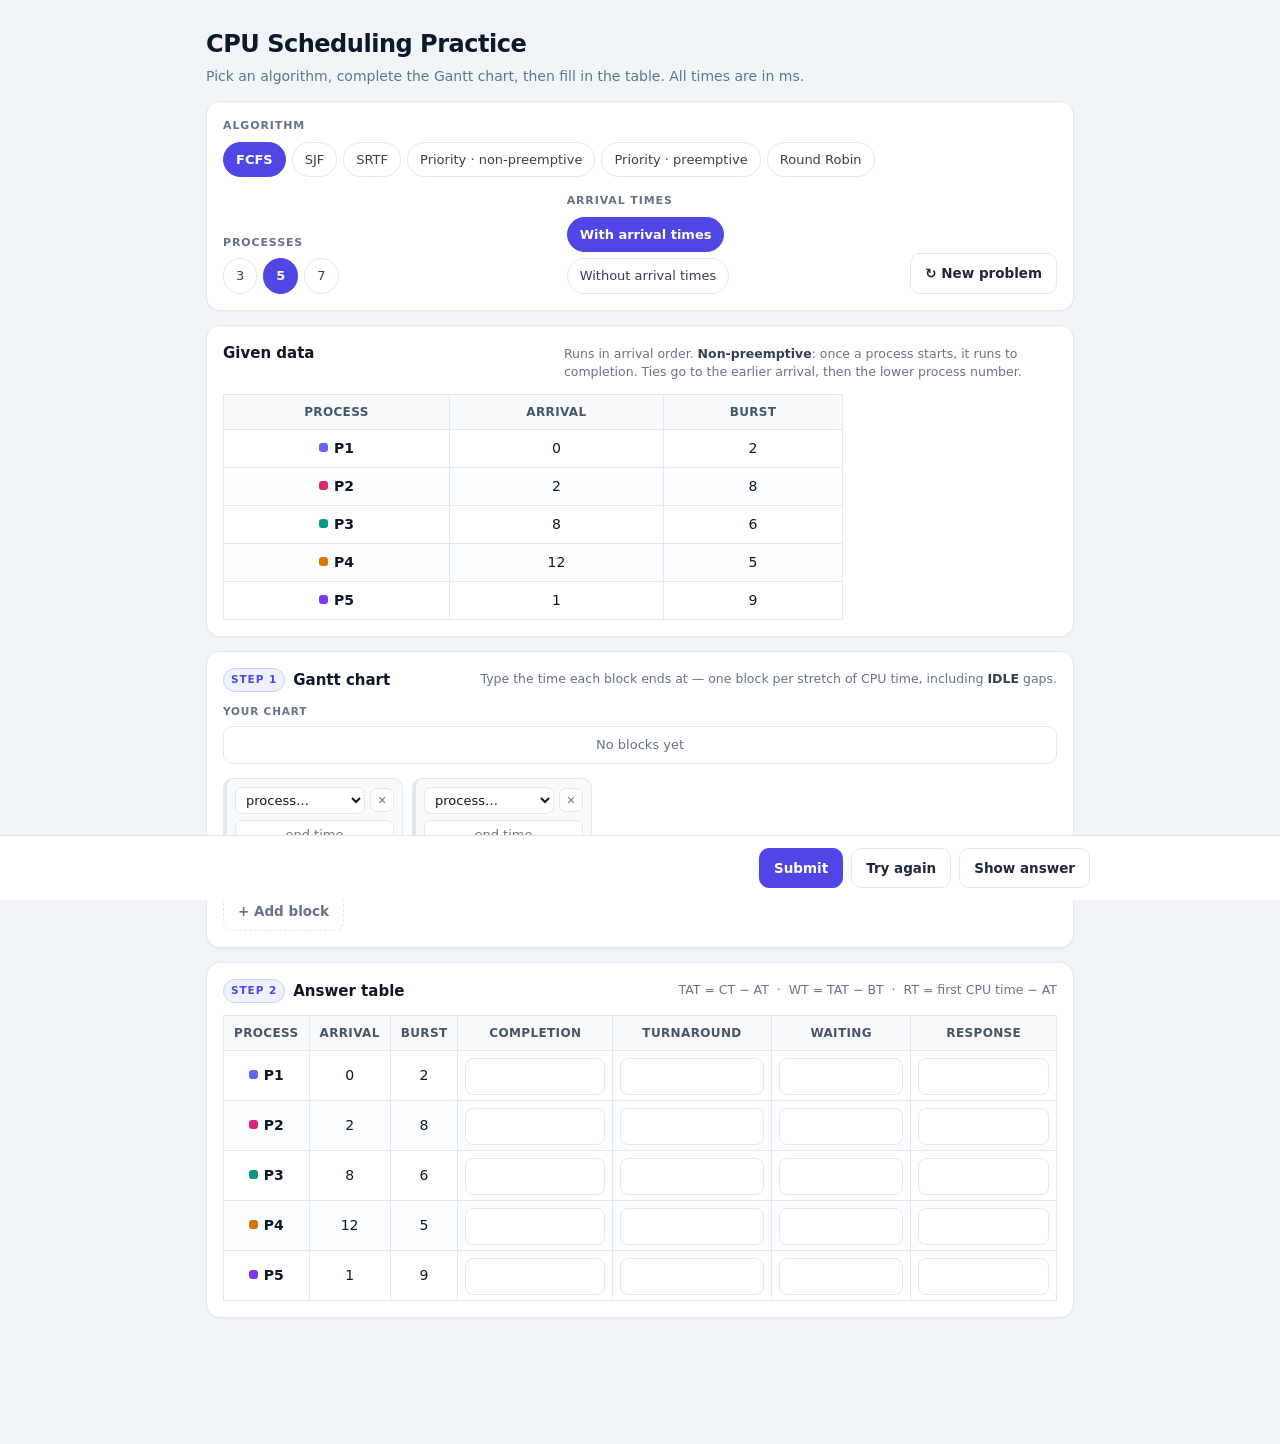
==== commit be2ad8e3: "srtf remaining time fixed" ====
--- a/index.html
+++ b/index.html
@@ -200,8 +200,8 @@
     if (algoKey === 'rr') return simulateRR(procs, quantum);
 
     var A = ALGOS[algoKey];
-    var cmp = comparator(algoKey, new Map(procs.map(function (p) { return [p.pid, p.bt]; })));
     var rem = new Map(procs.map(function (p) { return [p.pid, p.bt]; }));
+    var cmp = comparator(algoKey, rem);
     var first = new Map();
     var done = new Map();
     var segs = [];
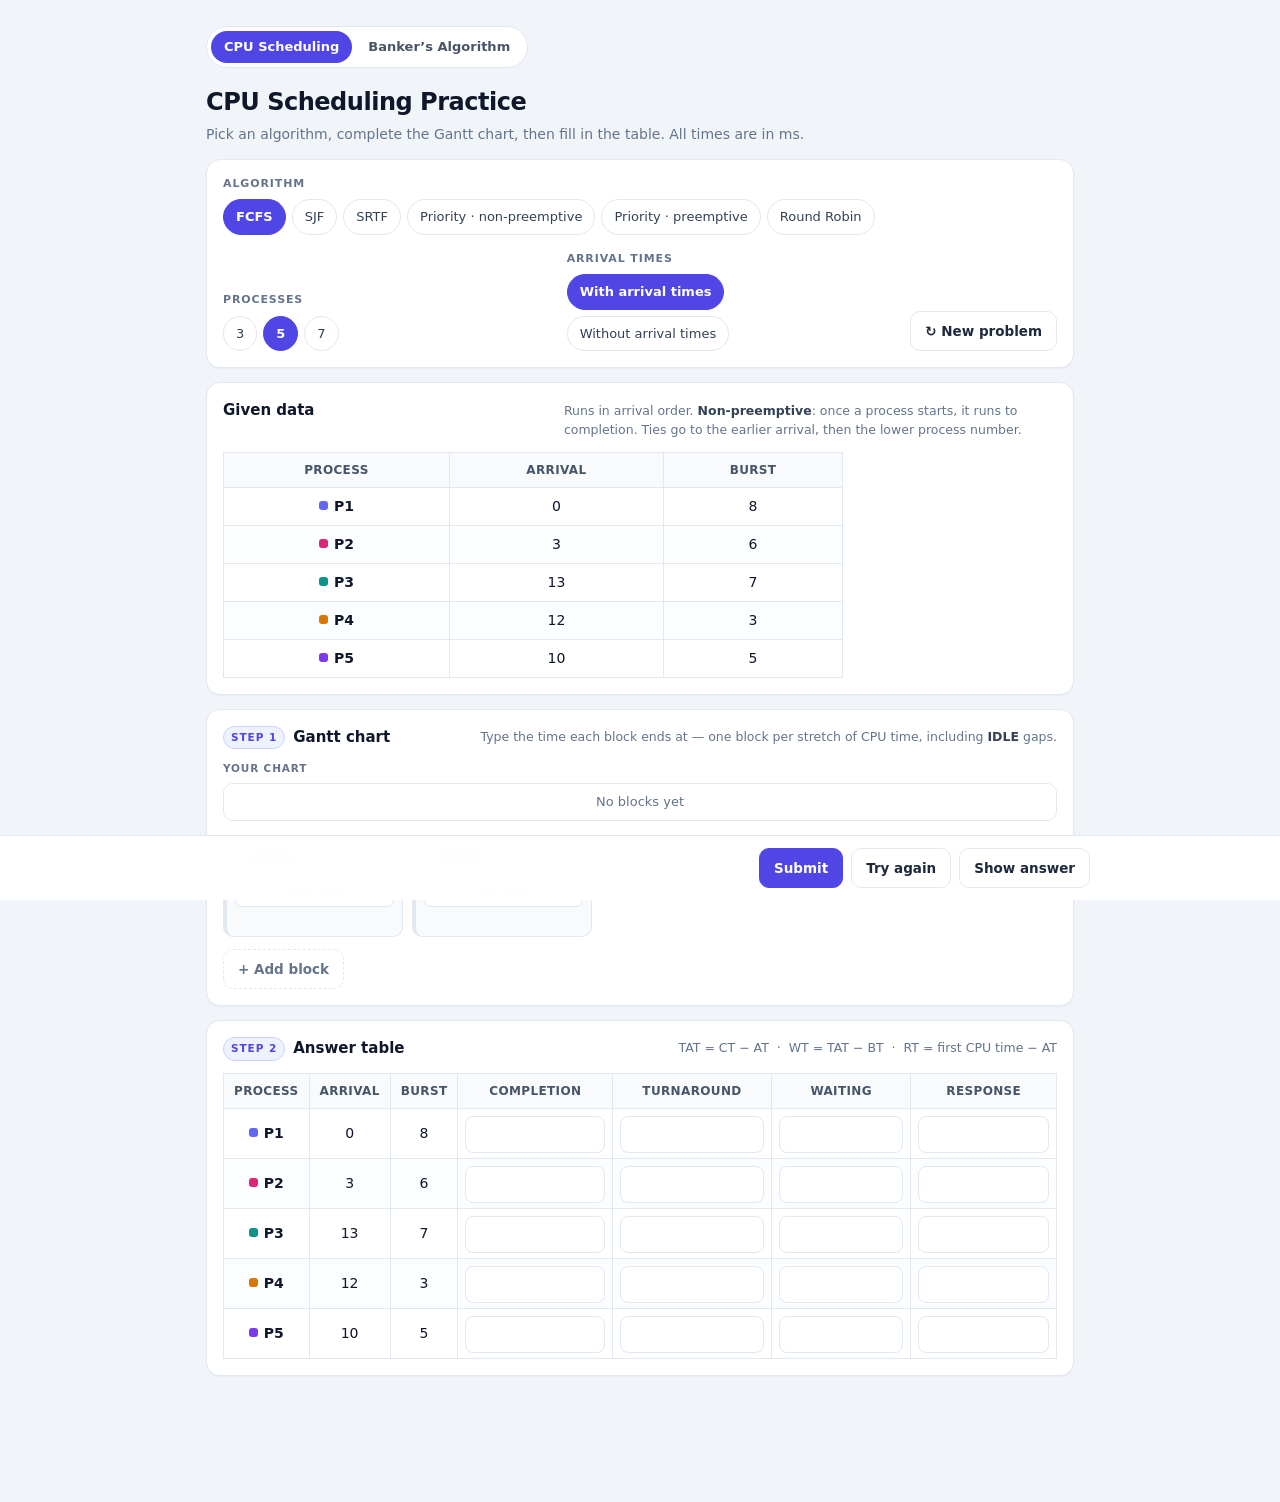
==== commit 52e1e76f: "bankers algorithm added" ====
--- a/index.html
+++ b/index.html
@@ -9,6 +9,10 @@
 <body>
 <div class="wrap">
   <header>
+    <nav class="nav" aria-label="Practice pages">
+      <a href="index.html" class="on" aria-current="page">CPU Scheduling</a>
+      <a href="bankers.html">Banker&rsquo;s Algorithm</a>
+    </nav>
     <h1>CPU Scheduling Practice</h1>
     <p>Pick an algorithm, complete the Gantt chart, then fill in the table. All times are in ms.</p>
   </header>
--- a/style.css
+++ b/style.css
@@ -22,6 +22,7 @@
   font:15px/1.5 ui-sans-serif,system-ui,-apple-system,"Segoe UI",Roboto,Helvetica,Arial,sans-serif;
 }
 .wrap{max-width:900px;margin:0 auto;padding:0 16px}
+.wrap.wide{max-width:1080px}
 header{padding:26px 0 14px}
 h1{margin:0 0 4px;font-size:24px;letter-spacing:-.02em}
 header p{margin:0;color:var(--muted);font-size:14px}
@@ -238,3 +239,117 @@
   .rq-frame{width:136px}
   .ans{min-width:56px;padding:7px 3px}
 }
+
+/* ---------- page nav ---------- */
+.nav{
+  display:inline-flex;gap:3px;flex-wrap:wrap;margin:0 0 16px;padding:4px;
+  background:#fff;border:1px solid var(--line);border-radius:999px;max-width:100%;
+}
+.nav a{
+  font-size:13px;font-weight:600;text-decoration:none;color:#475569;
+  padding:6px 13px;border-radius:999px;white-space:nowrap;
+}
+.nav a:hover{background:#f1f5f9;color:var(--ink)}
+.nav a.on{background:var(--accent);color:#fff}
+
+/* ---------- banker's algorithm ---------- */
+.controls.banker{grid-template-columns:repeat(3,minmax(0,1fr))}
+.controls.banker .group:first-child,
+.controls.banker .group:last-child{grid-column:1/-1}
+.controls.banker .group:last-child{align-items:flex-start}
+
+.mat td{padding:6px 8px}
+.mat.sheet{min-width:680px}
+.mat.sheet td,.mat.sheet th{padding:5px 4px}
+.mat.sheet .ans{min-width:0;width:44px;padding:6px 1px;font-size:13.5px}
+.mat.sheet td.anscell{padding:3px 2px 2px;vertical-align:middle}
+.mat.sheet .gsep{border-left:3px solid #cbd5e1}
+.mat.sheet thead .gsep{border-left:3px solid #94a3b8}
+.mat.sheet .ans:disabled{
+  background:#f8fafc;border-color:#eef2f7;color:#cbd5e1;cursor:default;
+}
+.mat td.anscell{padding:3px 3px 2px;vertical-align:middle}
+.mat th.grp{background:var(--accent-soft);color:#4338ca;border-bottom:2px solid #c7d2fe;font-size:11px}
+.mat th.grp.echo{background:#f8fafc;color:#64748b;border-bottom-color:var(--line)}
+td.dim{color:#475569;font-variant-numeric:tabular-nums;font-size:13px}
+td.rowno{color:var(--muted);font-size:12.5px;font-weight:700}
+td.chk{font-size:15px;font-weight:800;line-height:1}
+.st-ok{color:var(--good)}
+.st-bad{color:var(--bad)}
+.st-skip{color:#cbd5e1}
+
+/* completion-order array */
+.order-box{
+  margin-top:14px;padding:12px 14px;border:1px solid var(--line);
+  border-radius:12px;background:#f8fafc;
+}
+.order-top{
+  display:flex;gap:8px 14px;align-items:baseline;justify-content:space-between;
+  flex-wrap:wrap;margin-bottom:10px;
+}
+.order-slots{display:flex;flex-wrap:wrap;gap:8px}
+.oslot{
+  display:inline-flex;align-items:center;gap:6px;background:#fff;
+  border:1px solid var(--line);border-radius:10px;padding:5px 8px;
+}
+.oslot b{font-size:11px;color:var(--muted);font-variant-numeric:tabular-nums}
+.ord{
+  width:44px;border:1px solid var(--line);border-radius:7px;background:#fff;
+  padding:5px 3px;text-align:center;text-transform:uppercase;
+  font:inherit;font-size:13px;font-weight:700;color:inherit;outline:none;
+}
+.ord:focus{border-color:var(--accent);box-shadow:0 0 0 2px var(--accent-soft)}
+.ord.ok{border-color:#86efac;background:var(--good-soft)}
+.ord.bad{border-color:var(--bad);background:var(--bad-soft)}
+.order-foot{display:flex;gap:10px;flex-wrap:wrap;align-items:center;margin-top:12px}
+
+.vec-strip{display:flex;gap:6px;flex-wrap:wrap;align-items:center;margin-top:0}
+.sheet-note{margin:9px 0 12px}
+.vec-lbl{
+  font-size:10.5px;letter-spacing:.08em;text-transform:uppercase;font-weight:700;
+  color:var(--muted);margin-right:2px;
+}
+.vec-chip{
+  font-size:12.5px;font-weight:600;color:#475569;background:#f8fafc;
+  border:1px solid var(--line);border-radius:8px;padding:4px 8px;
+  font-variant-numeric:tabular-nums;
+}
+.vec-chip b{color:var(--ink);font-size:13.5px;margin-left:4px}
+
+.seq-actions{display:flex;gap:10px;flex-wrap:wrap;align-items:center;margin-top:12px}
+.btn.verdict{font-size:13px}
+.btn.verdict.on{
+  background:var(--bad-soft);border-color:#fca5a5;color:var(--bad);
+  font-weight:700;border-style:solid;
+}
+.btn.verdict.on:hover{background:#fecaca;border-color:#f87171}
+
+.sol-block{
+  margin:0 0 14px;padding:12px 14px;border:1px solid var(--line);
+  border-radius:12px;background:#f8fafc;
+}
+.sol-block[hidden]{display:none}
+.sol-head{
+  font-size:11px;letter-spacing:.08em;text-transform:uppercase;font-weight:700;
+  margin-bottom:6px;
+}
+.sol-good{color:var(--good)}
+.sol-bad{color:var(--bad)}
+.sol-seq{margin:8px 0 0;padding-left:22px;font-size:13.5px;font-variant-numeric:tabular-nums}
+.sol-seq li{margin:5px 0;color:#334155}
+.sol-foot{
+  margin-top:9px;font-size:13px;color:#334155;line-height:1.45;
+  font-variant-numeric:tabular-nums;
+}
+
+@media (max-width:620px){
+  .controls.banker{grid-template-columns:1fr}
+  .controls.banker .group:first-child,
+  .controls.banker .group:last-child{grid-column:auto}
+  .mat.sheet .ans{width:42px}
+  .order-box{padding:10px 12px}
+  .oslot{padding:4px 6px}
+  .ord{width:40px}
+  .sol-seq{font-size:13px}
+}
+
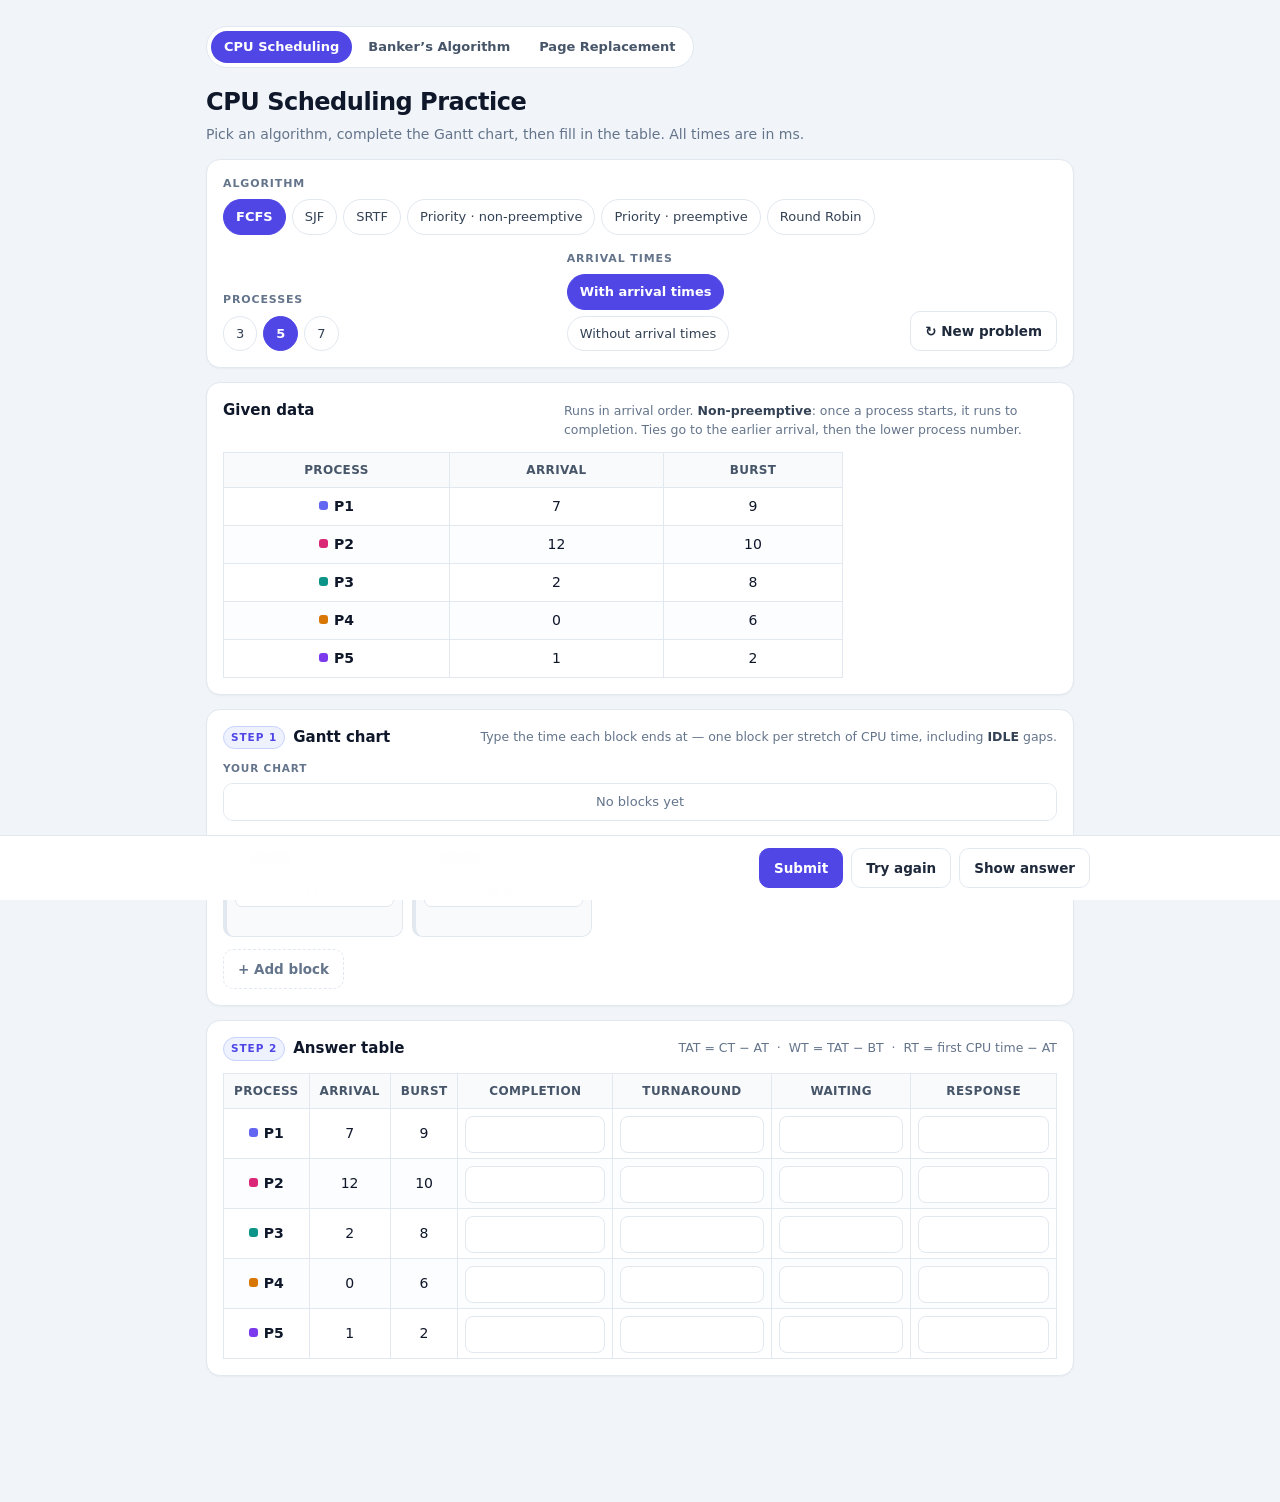
==== commit 9e553912: "banker's algorithm & page replacement added" ====
--- a/index.html
+++ b/index.html
@@ -1,1104 +1,1493 @@
-<!DOCTYPE html>
+<!doctype html>
 <html lang="en">
-<head>
-<meta charset="utf-8" />
-<meta name="viewport" content="width=device-width, initial-scale=1" />
-<title>CPU Scheduling Practice</title>
-<link rel="stylesheet" href="style.css" />
-</head>
-<body>
-<div class="wrap">
-  <header>
-    <nav class="nav" aria-label="Practice pages">
-      <a href="index.html" class="on" aria-current="page">CPU Scheduling</a>
-      <a href="bankers.html">Banker&rsquo;s Algorithm</a>
-    </nav>
-    <h1>CPU Scheduling Practice</h1>
-    <p>Pick an algorithm, complete the Gantt chart, then fill in the table. All times are in ms.</p>
-  </header>
-
-  <section class="panel controls">
-    <div class="group">
-      <div class="glabel">Algorithm</div>
-      <div class="chips" id="algoChips"></div>
+  <head>
+    <meta charset="utf-8" />
+    <meta name="viewport" content="width=device-width, initial-scale=1" />
+    <title>CPU Scheduling Practice</title>
+    <link rel="stylesheet" href="style.css" />
+  </head>
+  <body>
+    <div class="wrap">
+      <header>
+        <nav class="nav" aria-label="Practice pages">
+          <a href="index.html" class="on" aria-current="page">CPU Scheduling</a>
+          <a href="bankers.html">Banker&rsquo;s Algorithm</a>
+          <!--<a href="deadlock.html">Deadlock Graphs</a>-->
+          <a href="paging.html">Page Replacement</a>
+        </nav>
+        <h1>CPU Scheduling Practice</h1>
+        <p>
+          Pick an algorithm, complete the Gantt chart, then fill in the table.
+          All times are in ms.
+        </p>
+      </header>
+
+      <section class="panel controls">
+        <div class="group">
+          <div class="glabel">Algorithm</div>
+          <div class="chips" id="algoChips"></div>
+        </div>
+        <div class="group">
+          <div class="glabel">Processes</div>
+          <div class="chips" id="nChips"></div>
+        </div>
+        <div class="group">
+          <div class="glabel">Arrival times</div>
+          <div class="chips" id="arrChips"></div>
+        </div>
+        <div class="group">
+          <button class="btn" id="newBtn">&#8635; New problem</button>
+        </div>
+      </section>
+
+      <section class="panel">
+        <div class="panel-head">
+          <h2>Given data</h2>
+          <span class="note" id="ruleNote"></span>
+        </div>
+        <div class="table-wrap">
+          <table class="given" id="givenTable"></table>
+        </div>
+      </section>
+
+      <section class="panel">
+        <div class="panel-head">
+          <h2><span class="step">Step 1</span> Gantt chart</h2>
+          <span class="hint" id="ganttTopHint"
+            >Type the time each block ends at &mdash; one block per stretch of
+            CPU time, including <b>IDLE</b> gaps.</span
+          >
+        </div>
+        <div id="solGantt" class="sol-gantt" hidden></div>
+        <div class="rq-panel" id="rqPanel" hidden>
+          <div class="rq-head">
+            <div class="mini-label">
+              Ready queue <span class="rq-q" id="rqQ"></span>
+            </div>
+            <span class="hint"
+              >live as you type &middot; front of the queue is outlined</span
+            >
+          </div>
+          <div class="rq-strip" id="rqStrip"></div>
+        </div>
+        <div class="gantt-holder">
+          <div class="mini-label">Your chart</div>
+          <div id="ganttPreview"></div>
+        </div>
+        <div class="gtrack-edit" id="ganttEditor"></div>
+        <div
+          style="
+            margin-top: 12px;
+            display: flex;
+            gap: 10px;
+            flex-wrap: wrap;
+            align-items: center;
+          "
+        >
+          <button class="btn ghost" id="addBtn">+ Add block</button>
+          <span class="hint" id="ganttHint"></span>
+        </div>
+      </section>
+
+      <section class="panel">
+        <div class="panel-head">
+          <h2><span class="step">Step 2</span> Answer table</h2>
+          <span class="hint" id="formulaHint"
+            >TAT = CT &minus; AT &nbsp;&middot;&nbsp; WT = TAT &minus; BT
+            &nbsp;&middot;&nbsp; RT = first CPU time &minus; AT</span
+          >
+        </div>
+        <div class="table-wrap"><table id="answerTable"></table></div>
+      </section>
     </div>
-    <div class="group">
-      <div class="glabel">Processes</div>
-      <div class="chips" id="nChips"></div>
-    </div>
-    <div class="group">
-      <div class="glabel">Arrival times</div>
-      <div class="chips" id="arrChips"></div>
-    </div>
-    <div class="group">
-      <button class="btn" id="newBtn">&#8635; New problem</button>
-    </div>
-  </section>
-
-  <section class="panel">
-    <div class="panel-head">
-      <h2>Given data</h2>
-      <span class="note" id="ruleNote"></span>
-    </div>
-    <div class="table-wrap"><table class="given" id="givenTable"></table></div>
-  </section>
-
-  <section class="panel">
-    <div class="panel-head">
-      <h2><span class="step">Step 1</span> Gantt chart</h2>
-      <span class="hint" id="ganttTopHint">Type the time each block ends at &mdash; one block per stretch of CPU time, including <b>IDLE</b> gaps.</span>
-    </div>
-    <div id="solGantt" class="sol-gantt" hidden></div>
-    <div class="rq-panel" id="rqPanel" hidden>
-      <div class="rq-head">
-        <div class="mini-label">Ready queue <span class="rq-q" id="rqQ"></span></div>
-        <span class="hint">live as you type &middot; front of the queue is outlined</span>
+
+    <footer class="actions">
+      <div class="actions-inner">
+        <div class="score" id="score" aria-live="polite"></div>
+        <div class="btns">
+          <button class="btn primary" id="submitBtn">Submit</button>
+          <button class="btn" id="retryBtn">Try again</button>
+          <button class="btn" id="revealBtn">Show answer</button>
+        </div>
       </div>
-      <div class="rq-strip" id="rqStrip"></div>
-    </div>
-    <div class="gantt-holder">
-      <div class="mini-label">Your chart</div>
-      <div id="ganttPreview"></div>
-    </div>
-    <div class="gtrack-edit" id="ganttEditor"></div>
-    <div style="margin-top:12px;display:flex;gap:10px;flex-wrap:wrap;align-items:center">
-      <button class="btn ghost" id="addBtn">+ Add block</button>
-      <span class="hint" id="ganttHint"></span>
-    </div>
-  </section>
-
-  <section class="panel">
-    <div class="panel-head">
-      <h2><span class="step">Step 2</span> Answer table</h2>
-      <span class="hint" id="formulaHint">TAT = CT &minus; AT &nbsp;&middot;&nbsp; WT = TAT &minus; BT &nbsp;&middot;&nbsp; RT = first CPU time &minus; AT</span>
-    </div>
-    <div class="table-wrap"><table id="answerTable"></table></div>
-  </section>
-</div>
-
-<footer class="actions">
-  <div class="actions-inner">
-    <div class="score" id="score" aria-live="polite"></div>
-    <div class="btns">
-      <button class="btn primary" id="submitBtn">Submit</button>
-      <button class="btn" id="retryBtn">Try again</button>
-      <button class="btn" id="revealBtn">Show answer</button>
-    </div>
-  </div>
-</footer>
-<script>
-(function () {
-  'use strict';
-
-  /* PURE-START */
-  var ALGOS = {
-    fcfs: { label: 'FCFS', pre: false, prio: false },
-    sjf:  { label: 'SJF', pre: false, prio: false },
-    srtf: { label: 'SRTF', pre: true, prio: false },
-    pnp:  { label: 'Priority \u00b7 non-preemptive', pre: false, prio: true },
-    pp:   { label: 'Priority \u00b7 preemptive', pre: true, prio: true },
-    rr:   { label: 'Round Robin', pre: true, prio: false, rr: true }
-  };
-
-  var RULES = {
-    fcfs: 'Runs in arrival order. <b>Non-preemptive</b>: once a process starts, it runs to completion.',
-    sjf:  'Among the processes that have already arrived, the shortest burst runs next. <b>Non-preemptive</b>.',
-    srtf: '<b>Preemptive SJF</b>: a newly arrived process with a shorter remaining time takes the CPU immediately.',
-    pnp:  'Among arrived processes the highest priority (lowest number) runs to completion. <b>Non-preemptive</b>.',
-    pp:   '<b>Preemptive</b>: a newly arrived process with higher priority (lower number) takes the CPU immediately.',
-    rr:   '<b>Round Robin</b>: each process runs for at most one quantum per turn, then goes to the back of the FIFO ready queue. ' +
-          'Arrivals join the queue before a preempted process; simultaneous arrivals queue in process-number order.'
-  };
-
-  var FIELDS = ['ct', 'tat', 'wt', 'rt'];
-  var FIELD_LABEL = { ct: 'Completion', tat: 'Turnaround', wt: 'Waiting', rt: 'Response' };
-  var PALETTE = ['#6366f1', '#db2777', '#0d9488', '#d97706', '#7c3aed', '#0284c7', '#dc2626'];
-
-  function randInt(min, max) {
-    return min + Math.floor(Math.random() * (max - min + 1));
-  }
-
-  function shuffle(arr) {
-    var a = arr.slice();
-    for (var i = a.length - 1; i > 0; i--) {
-      var j = randInt(0, i);
-      var t = a[i]; a[i] = a[j]; a[j] = t;
-    }
-    return a;
-  }
-
-  function generateProcs(n, withArrivals) {
-    var arrivals = null;
-    var draw;
-
-    // Exactly one process at t = 0, and no arrival time shared by more than two.
-    if (withArrivals) {
-      for (var attempt = 0; attempt < 200 && !arrivals; attempt++) {
-        draw = [];
-        for (var i = 0; i < n; i++) draw.push(randInt(0, 15));
-        if (validArrivals(draw)) arrivals = draw;
-      }
-
-      if (!arrivals) {
-        // deterministic fallback: one 0, then every other value at most twice
-        var pool = [0];
-        for (var v = 1; v <= 15; v++) { pool.push(v); pool.push(v); }
-        arrivals = shuffle(pool).slice(0, n);
-        if (arrivals.indexOf(0) === -1) arrivals[0] = 0;
-      }
-    }
-
-    var bursts = shuffle([1, 2, 3, 4, 5, 6, 7, 8, 9, 10]).slice(0, n);
-    var prios;
-    do {
-      prios = [];
-      for (var k = 0; k < n; k++) prios.push(randInt(1, 5));
-    } while (uniq(prios).length < 2);
-
-    var procs = [];
-    for (var p = 0; p < n; p++) {
-      procs.push({
-        pid: 'P' + (p + 1),
-        id: p + 1,
-        at: withArrivals ? arrivals[p] : 0,
-        bt: bursts[p],
-        prio: prios[p]
-      });
-    }
-    return procs;
-  }
-
-  function validArrivals(list) {
-    var count = {};
-    for (var i = 0; i < list.length; i++) {
-      var v = list[i];
-      count[v] = (count[v] || 0) + 1;
-      if (count[v] > 2) return false;
-    }
-    return count[0] === 1;
-  }
-
-  function uniq(arr) {
-    var seen = {}, out = [];
-    for (var i = 0; i < arr.length; i++) {
-      if (!seen[arr[i]]) { seen[arr[i]] = 1; out.push(arr[i]); }
-    }
-    return out;
-  }
-
-  function comparator(algoKey, rem) {
-    if (!ALGOS[algoKey].pre) {
-      if (algoKey === 'fcfs') return function (a, b) { return a.at - b.at || a.id - b.id; };
-      if (algoKey === 'sjf')  return function (a, b) { return a.bt - b.bt || a.at - b.at || a.id - b.id; };
-      return function (a, b) { return a.prio - b.prio || a.at - b.at || a.id - b.id; };
-    }
-    if (algoKey === 'srtf') {
-      return function (a, b) {
-        return (rem.get(a.pid) - rem.get(b.pid)) || a.at - b.at || a.id - b.id;
-      };
-    }
-    return function (a, b) { return a.prio - b.prio || a.at - b.at || a.id - b.id; };
-  }
-
-  function simulate(procs, algoKey, quantum) {
-    if (algoKey === 'rr') return simulateRR(procs, quantum);
-
-    var A = ALGOS[algoKey];
-    var rem = new Map(procs.map(function (p) { return [p.pid, p.bt]; }));
-    var cmp = comparator(algoKey, rem);
-    var first = new Map();
-    var done = new Map();
-    var segs = [];
-    var t = 0;
-    var guard = 0;
-
-    function pushSeg(pid, s, e) {
-      if (e <= s) return;
-      var last = segs[segs.length - 1];
-      if (last && last.pid === pid && last.end === s) last.end = e;
-      else segs.push({ pid: pid, start: s, end: e });
-    }
-
-    while (guard++ < 5000) {
-      var pending = procs.filter(function (p) { return rem.get(p.pid) > 0; });
-      if (!pending.length) break;
-
-      var ready = pending.filter(function (p) { return p.at <= t; });
-      if (!ready.length) {
-        var nextAt = Math.min.apply(null, pending.map(function (p) { return p.at; }));
-        pushSeg('IDLE', t, nextAt);
-        t = nextAt;
-        continue;
-      }
-
-      var best = ready.slice().sort(cmp)[0];
-
-      if (A.pre) {
-        var upcoming = pending.filter(function (p) { return p.at > t; }).map(function (p) { return p.at; });
-        var limit = upcoming.length ? Math.min.apply(null, upcoming) : Infinity;
-        var end = Math.min(t + rem.get(best.pid), limit);
-        if (!first.has(best.pid)) first.set(best.pid, t);
-        pushSeg(best.pid, t, end);
-        rem.set(best.pid, rem.get(best.pid) - (end - t));
-        t = end;
-        if (rem.get(best.pid) === 0) done.set(best.pid, t);
-      } else {
-        var s = t, e = t + rem.get(best.pid);
-        first.set(best.pid, s);
-        pushSeg(best.pid, s, e);
-        rem.set(best.pid, 0);
-        done.set(best.pid, e);
-        t = e;
-      }
-    }
-
-    var metrics = {};
-    procs.forEach(function (p) {
-      var ct = done.get(p.pid);
-      metrics[p.pid] = {
-        ct: ct,
-        tat: ct - p.at,
-        wt: ct - p.at - p.bt,
-        rt: first.get(p.pid) - p.at
-      };
-    });
-
-    return { segments: segs, metrics: metrics, end: t };
-  }
-
-  // Round Robin: FIFO ready queue, at most `q` ms per turn.
-  function simulateRR(procs, q) {
-    var rem = new Map(procs.map(function (p) { return [p.pid, p.bt]; }));
-    var first = new Map();
-    var done = new Map();
-    var segs = [];
-    var queue = [];
-    var admitted = {};
-    var t = 0;
-    var guard = 0;
-
-    function pushSeg(pid, s, e) {
-      if (e <= s) return;
-      var last = segs[segs.length - 1];
-      if (last && last.pid === pid && last.end === s) last.end = e;
-      else segs.push({ pid: pid, start: s, end: e });
-    }
-
-    // Everyone whose arrival has come joins the queue in (arrival, pid) order.
-    function admit() {
-      var fresh = procs.filter(function (p) { return !admitted[p.pid] && p.at <= t; });
-      fresh.sort(function (a, b) { return a.at - b.at || a.id - b.id; });
-      fresh.forEach(function (p) { admitted[p.pid] = true; queue.push(p.pid); });
-    }
-
-    while (guard++ < 20000) {
-      var pending = procs.filter(function (p) { return rem.get(p.pid) > 0; });
-      if (!pending.length) break;
-
-      admit();
-
-      if (!queue.length) {
-        var nextAt = Math.min.apply(null, pending.map(function (p) { return p.at; }));
-        pushSeg('IDLE', t, nextAt);
-        t = nextAt;
-        continue;
-      }
-
-      var pid = queue.shift();
-      var run = Math.min(rem.get(pid), q);
-      if (!first.has(pid)) first.set(pid, t);
-      pushSeg(pid, t, t + run);
-      rem.set(pid, rem.get(pid) - run);
-      t += run;
-
-      if (rem.get(pid) === 0) done.set(pid, t);
-
-      // arrivals at this instant go in front of the process that just used its quantum
-      admit();
-      if (rem.get(pid) > 0) queue.push(pid);
-    }
-
-    var metrics = {};
-    procs.forEach(function (p) {
-      var ct = done.get(p.pid);
-      metrics[p.pid] = {
-        ct: ct,
-        tat: ct - p.at,
-        wt: ct - p.at - p.bt,
-        rt: first.get(p.pid) - p.at
-      };
-    });
-
-    return { segments: segs, metrics: metrics, end: t };
-  }
-
-  // Replays the student's own Gantt blocks as Round Robin turns so the ready
-  // queue can be shown next to their work. Never used for grading.
-  function rrTrace(procs, q, blocks) {
-    var rem = new Map(procs.map(function (p) { return [p.pid, p.bt]; }));
-    var admitted = {};
-    var queue = [];
-    var frames = [];
-    var pending = [];
-    var t = 0;
-
-    function admitUntil(time) {
-      var fresh = procs.filter(function (p) { return !admitted[p.pid] && p.at <= time; });
-      fresh.sort(function (a, b) { return a.at - b.at || a.id - b.id; });
-      fresh.forEach(function (p) { admitted[p.pid] = true; queue.push(p.pid); });
-      return fresh;
-    }
-
-    function frame(block, running, arrivals, warn) {
-      frames.push({
-        start: block ? block.start : t,
-        end: block ? block.end : null,
-        running: running,
-        queue: queue.map(function (pid) { return { pid: pid, rem: rem.get(pid) }; }),
-        arrivals: arrivals.map(function (p) { return { pid: p.pid, at: p.at }; }),
-        warn: warn || ''
-      });
-    }
-
-    frame(null, null, admitUntil(0), '');
-
-    blocks.forEach(function (b) {
-      var warn = [];
-      var arrivals = pending.concat(admitUntil(b.start));
-      pending = [];
-      var pid = b.pid;
-      var dur = b.end - b.start;
-
-      if (pid === 'IDLE') {
-        if (queue.length) warn.push('IDLE while processes are ready');
-        frame(b, 'IDLE', arrivals, warn.join(' \u00b7 '));
-        pending = admitUntil(b.end);
-        t = b.end;
-        return;
-      }
-
-      if (!admitted[pid]) {
-        warn.push(pid + ' has not arrived yet');
-      } else {
-        var qi = queue.indexOf(pid);
-        if (qi === -1) warn.push(pid + ' has already finished');
-        else {
-          if (qi > 0) warn.push(pid + ' was not at the front');
-          queue.splice(qi, 1);
-        }
-      }
-
-      if (dur > q) warn.push('a turn cannot exceed q = ' + q + ' ms');
-
-      frame(b, pid, arrivals, warn.join(' \u00b7 '));
-
-      rem.set(pid, Math.max(0, rem.get(pid) - dur));
-      pending = admitUntil(b.end);
-      t = b.end;
-      if (rem.get(pid) > 0) queue.push(pid);
-    });
-
-    if (blocks.length) frame(null, null, pending.concat(admitUntil(t)), '');
-
-    return frames;
-  }
-  /* PURE-END */
-  var state = {
-    algo: 'fcfs',
-    n: 5,
-    q: 3,
-    arrivals: true,
-    procs: [],
-    answers: {},
-    gantt: [],
-    solution: null,
-    submitted: false,
-    revealed: false
-  };
-
-  var $ = function (id) { return document.getElementById(id); };
-  var el = {};
-
-  function akey(pid, field) { return pid + '|' + field; }
-
-  function colorFor(pid) {
-    if (pid === 'IDLE') return '#94a3b8';
-    var i = (parseInt(pid.slice(1), 10) - 1) % PALETTE.length;
-    return PALETTE[i < 0 ? 0 : i];
-  }
-
-  function esc(s) {
-    return String(s).replace(/[&<>"]/g, function (c) {
-      return { '&': '&amp;', '<': '&lt;', '>': '&gt;', '"': '&quot;' }[c];
-    });
-  }
-
-  /* ---------------- rendering ---------------- */
-
-  function renderChips() {
-    el.algoChips.innerHTML = Object.keys(ALGOS).map(function (k) {
-      return '<button type="button" class="chip' + (state.algo === k ? ' on' : '') +
-        '" data-algo="' + k + '">' + esc(ALGOS[k].label) + '</button>';
-    }).join('');
-
-    el.nChips.innerHTML = [3, 5, 7].map(function (n) {
-      return '<button type="button" class="chip' + (state.n === n ? ' on' : '') +
-        '" data-n="' + n + '">' + n + '</button>';
-    }).join('');
-
-    el.arrChips.innerHTML = [true, false].map(function (on) {
-      return '<button type="button" class="chip' + (state.arrivals === on ? ' on' : '') +
-        '" data-arr="' + (on ? '1' : '0') + '">' +
-        (on ? 'With arrival times' : 'Without arrival times') + '</button>';
-    }).join('');
-  }
-
-  function renderGiven() {
-    var prio = ALGOS[state.algo].prio;
-    var head = '<thead><tr><th>Process</th>' +
-      (state.arrivals ? '<th>Arrival</th>' : '') +
-      '<th>Burst</th>' +
-      (prio ? '<th>Priority</th>' : '') + '</tr></thead>';
-
-    var body = state.procs.map(function (p) {
-      return '<tr><td class="pid"><span class="dot" style="background:' + colorFor(p.pid) + '"></span>' +
-        p.pid + '</td>' + (state.arrivals ? '<td>' + p.at + '</td>' : '') +
-        '<td>' + p.bt + '</td>' +
-        (prio ? '<td>' + p.prio + '</td>' : '') + '</tr>';
-    }).join('');
-
-    el.givenTable.innerHTML = head + '<tbody>' + body + '</tbody>';
-  }
-
-  function renderRule() {
-    var txt;
-    if (state.algo === 'rr') {
-      txt = '<b>Round Robin, q = ' + state.q + ' ms</b>: each process runs for at most one quantum per turn, ' +
-        'then rejoins the back of the FIFO ready queue. Arrivals at the same instant join before the preempted process.';
-    } else {
-      txt = RULES[state.algo];
-      if (ALGOS[state.algo].prio) txt += ' <b>Lower number = higher priority.</b>';
-      txt += ' Ties go to the earlier arrival, then the lower process number.';
-    }
-
-    if (!state.arrivals) {
-      txt = 'All processes arrive at <b>t = 0</b>. ' + txt;
-      if (state.algo === 'fcfs') {
-        txt += ' With no arrival times they queue in process order, so <b>P1 starts first</b>.';
-      } else if (state.algo === 'srtf') {
-        txt += ' With everyone ready at t = 0, SRTF behaves exactly like SJF.';
-      }
-    }
-    el.ruleNote.innerHTML = txt;
-
-    el.formulaHint.innerHTML = state.arrivals
-      ? 'TAT = CT &minus; AT &nbsp;&middot;&nbsp; WT = TAT &minus; BT &nbsp;&middot;&nbsp; RT = first CPU time &minus; AT'
-      : 'TAT = CT &minus; BT &nbsp;&middot;&nbsp; WT = TAT &minus; BT &nbsp;&middot;&nbsp; RT = first CPU time';
-
-    el.ganttTopHint.innerHTML = 'Type the time each block ends at &mdash; one block per stretch of CPU time' +
-      (state.arrivals ? ', including <b>IDLE</b> gaps.' : '.');
-  }
-
-  function renderAnswer() {
-    var prio = ALGOS[state.algo].prio;
-    var head = '<thead><tr><th>Process</th>' +
-      (state.arrivals ? '<th>Arrival</th>' : '') +
-      '<th>Burst</th>' +
-      (prio ? '<th>Priority</th>' : '') +
-      '<th>Completion</th><th>Turnaround</th><th>Waiting</th><th>Response</th></tr></thead>';
-
-    var body = state.procs.map(function (p) {
-      var cells = FIELDS.map(function (f) {
-        var v = state.answers[akey(p.pid, f)] || '';
-        return '<td class="anscell">' +
-          '<input class="ans" type="text" inputmode="numeric" autocomplete="off" spellcheck="false" ' +
-          'data-pid="' + p.pid + '" data-field="' + f + '" value="' + esc(v) + '" ' +
-          'aria-label="' + p.pid + ' ' + FIELD_LABEL[f] + '">' +
-          '<span class="sol" hidden></span></td>';
-      }).join('');
-
-      return '<tr><td class="pid"><span class="dot" style="background:' + colorFor(p.pid) + '"></span>' +
-        p.pid + '</td>' + (state.arrivals ? '<td>' + p.at + '</td>' : '') +
-        '<td>' + p.bt + '</td>' +
-        (prio ? '<td>' + p.prio + '</td>' : '') + cells + '</tr>';
-    }).join('');
-
-    el.answerTable.innerHTML = head + '<tbody>' + body + '</tbody>';
-  }
-  /* ---------------- gantt chart ---------------- */
-
-  // Each card holds an absolute end time; its start is where the previous card
-  // left off. A blank card does not move the clock forward.
-  function starts() {
-    var t = 0;
-    return state.gantt.map(function (b) {
-      var raw = String(b.end == null ? '' : b.end).trim();
-      var v = raw === '' ? NaN : parseInt(raw, 10);
-      var o = { s: t, e: t, d: 0, hasEnd: isFinite(v), valid: false };
-      if (o.hasEnd) {
-        o.e = v;
-        o.d = v - t;
-        if (v > t) { o.valid = true; t = v; }
-      }
-      return o;
-    });
-  }
-
-  // Blocks the user actually filled in, mapped to timed segments.
-  function rawBlocks() {
-    var st = starts();
-    var out = [];
-    state.gantt.forEach(function (b, i) {
-      if (!b.pid || !st[i].valid) return;
-      out.push({ pid: b.pid, start: st[i].s, end: st[i].e, d: st[i].d });
-    });
-    return out;
-  }
-
-  // Same blocks, with adjacent stretches of one process folded together.
-  function timeline() {
-    var out = [];
-    rawBlocks().forEach(function (seg) {
-      var last = out[out.length - 1];
-      if (last && last.pid === seg.pid && last.end === seg.start) {
-        last.end = seg.end;
-        last.d += seg.d;
-      } else {
-        out.push({ pid: seg.pid, start: seg.start, end: seg.end, d: seg.d });
-      }
-    });
-    return out;
-  }
-
-  function stripHTML(segs) {
-    if (!segs.length) return '<div class="gantt-preview"><div class="empty">No blocks yet</div></div>';
-    var bars = segs.map(function (s) {
-      return '<div class="gseg' + (s.pid === 'IDLE' ? ' idle' : '') + '" style="flex-grow:' + s.d +
-        ';background:' + colorFor(s.pid) + '" title="' + esc(s.pid) + ' \u00b7 ' + s.start + '\u2013' + s.end + '">' +
-        esc(s.pid) + '</div>';
-    }).join('');
-
-    // skip tick labels that would collide; fold their width into the next one
-    var total = segs.reduce(function (a, s) { return a + s.d; }, 0) || 1;
-    var ticks = '<span class="gtick zero">0</span>';
-    var pending = 0, lastFrac = 0;
-    segs.forEach(function (s, i) {
-      pending += s.d;
-      var frac = pending / total;
-      var isLast = i === segs.length - 1;
-      if (frac - lastFrac >= 0.06 || isLast) {
-        ticks += '<span class="gtick' + (isLast ? ' last' : '') + '" style="flex-grow:' + pending + '">' + s.end + '</span>';
-        lastFrac = frac;
-        pending = 0;
-      }
-    });
-
-    return '<div class="gantt-preview">' + bars + '</div><div class="gticks">' + ticks + '</div>';
-  }
-
-  function renderPreview() {
-    el.ganttPreview.innerHTML = stripHTML(timeline());
-    renderQueue();
-  }
-
-  /* ---------------- ready queue (round robin) ---------------- */
-
-  function chipHTML(pid, rem, front) {
-    return '<span class="rq-chip' + (front ? ' front' : '') + '"' +
-      ' style="background:' + colorFor(pid) + '"' +
-      ' title="' + esc(pid) + (rem == null ? '' : ' \u00b7 ' + rem + ' ms left') +
-      (front ? ' \u00b7 front of the queue' : '') + '">' +
-      esc(pid) + (rem == null ? '' : '<i>' + rem + '</i>') + '</span>';
-  }
-
-  function frameHTML(f, i, total) {
-    var isNow = i === total - 1;
-    var time = f.end == null
-      ? 't = ' + f.start
-      : f.start + '\u2013' + f.end + ' ms';
-
-    var cpu;
-    if (f.running === 'IDLE') cpu = '<span class="rq-chip idle">IDLE</span>';
-    else if (f.running) cpu = '<span class="rq-chip" style="background:' + colorFor(f.running) + '">' +
-      '<b class="rq-play">\u25b6</b>' + esc(f.running) + '</span>';
-    else cpu = '<span class="rq-empty">\u2014</span>';
-
-    var queue = f.queue.length
-      ? f.queue.map(function (it, k) { return chipHTML(it.pid, it.rem, k === 0); }).join('')
-      : '<span class="rq-empty">empty</span>';
-
-    var arrivals = f.arrivals.length
-      ? '<div class="rq-arr">\u2193 ' + f.arrivals.map(function (a) {
-          return esc(a.pid) + (a.at === f.start ? '' : ' @' + a.at);
-        }).join(', ') + '</div>'
-      : '';
-
-    return '<div class="rq-frame' + (isNow ? ' now' : '') + '">' +
-      '<div class="rq-time"><span>' + time + '</span>' +
-        (isNow ? '<span class="rq-now">now</span>' : '') + '</div>' +
-      '<div class="rq-row"><span class="rq-lbl">cpu</span><div class="rq-chips">' + cpu + '</div></div>' +
-      '<div class="rq-row"><span class="rq-lbl">queue</span><div class="rq-chips">' + queue + '</div></div>' +
-      arrivals +
-      (f.warn ? '<div class="rq-warn">' + esc(f.warn) + '</div>' : '') +
-      '</div>';
-  }
-
-  function renderQueue() {
-    if (!el.rqPanel) return;
-    if (state.algo !== 'rr') {
-      el.rqPanel.hidden = true;
-      el.rqStrip.innerHTML = '';
-      return;
-    }
-
-    var strip = el.rqStrip;
-    var follow = strip.scrollLeft + strip.clientWidth >= strip.scrollWidth - 24;
-
-    el.rqPanel.hidden = false;
-    el.rqQ.textContent = 'q = ' + state.q + ' ms';
-
-    var frames = rrTrace(state.procs, state.q, rawBlocks());
-    strip.innerHTML = frames.map(function (f, i) {
-      return frameHTML(f, i, frames.length);
-    }).join('');
-
-    if (follow) strip.scrollLeft = strip.scrollWidth;
-  }
-
-  function cardEl(i) {
-    var b = state.gantt[i];
-    var st = starts()[i];
-    var node = document.createElement('div');
-    node.className = 'gcard';
-    node.dataset.i = String(i);
-    node.style.borderLeftColor = b.pid ? colorFor(b.pid) : 'var(--line)';
-
-    var opts = ['<option value="">process\u2026</option>'];
-    state.procs.forEach(function (p) {
-      opts.push('<option value="' + p.pid + '"' + (b.pid === p.pid ? ' selected' : '') + '>' + p.pid + '</option>');
-    });
-    opts.push('<option value="IDLE"' + (b.pid === 'IDLE' ? ' selected' : '') + '>IDLE</option>');
-
-    node.innerHTML =
-      '<div class="gcard-row">' +
-        '<select class="gsel" data-i="' + i + '" aria-label="Process">' + opts.join('') + '</select>' +
-        '<button type="button" class="icon" data-act="del" data-i="' + i + '" title="Delete block">\u00d7</button>' +
-      '</div>' +
-      '<div class="gcard-row">' +
-        '<input class="gend" type="text" inputmode="numeric" autocomplete="off" placeholder="end time" ' +
-          'data-i="' + i + '" value="' + esc(b.end) + '" aria-label="End time">' +
-      '</div>' +
-      '<div class="gr">' + captionHTML(st, b) + '</div>';
-
-    return node;
-  }
-
-  function captionHTML(st, b) {
-    if (st.hasEnd && !st.valid) return '<span class="warn">must end after ' + st.s + '</span>';
-    if (st.hasEnd && st.valid) return st.s + ' \u2192 ' + st.e;
-    if (b.pid) return 'starts at ' + st.s;
-    return '';
-  }
-
-  function renderEditor() {
-    el.ganttEditor.innerHTML = '';
-    state.gantt.forEach(function (_, i) {
-      el.ganttEditor.appendChild(cardEl(i));
-    });
-    updateRanges();
-  }
-
-  function updateRanges() {
-    var st = starts();
-    var cards = el.ganttEditor.querySelectorAll('.gcard');
-    for (var i = 0; i < cards.length; i++) {
-      var idx = parseInt(cards[i].dataset.i, 10);
-      var b = state.gantt[idx];
-      if (!b) continue;
-      var card = cards[i];
-      card.querySelector('.gr').innerHTML = captionHTML(st[idx], b);
-      card.style.borderLeftColor = b.pid ? colorFor(b.pid) : 'var(--line)';
-      card.querySelector('.gend').classList.toggle('warn', st[idx].hasEnd && !st[idx].valid);
-    }
-  }
-
-  function maybeAppend() {
-    var last = state.gantt[state.gantt.length - 1];
-    if (!last) return;
-    var st = starts();
-    var lastPos = st[st.length - 1];
-    if (last.pid && lastPos.valid) {
-      state.gantt.push({ pid: '', end: '' });
-      el.ganttEditor.appendChild(cardEl(state.gantt.length - 1));
-      updateRanges();
-    }
-  }
-  /* ---------------- grading ---------------- */
-
-  function normalizeUser() {
-    var st = starts();
-    var out = [];
-    state.gantt.forEach(function (b, idx) {
-      var hasPid = !!b.pid;
-      var pos = st[idx];
-      if (!hasPid && !pos.hasEnd) return; // completely blank card: ignore
-
-      if (!hasPid || !pos.valid) {
-        out.push({ invalid: true, idx: [idx] });
-        return;
-      }
-      var last = out[out.length - 1];
-      if (last && !last.invalid && last.pid === b.pid && last.end === pos.s) {
-        last.end = pos.e;
-        last.dur = last.end - last.start;
-        last.idx.push(idx);
-      } else {
-        out.push({ pid: b.pid, start: pos.s, end: pos.e, dur: pos.e - pos.s, idx: [idx] });
-      }
-    });
-    return out;
-  }
-
-  function gradeGantt() {
-    var canon = state.solution.segments.map(function (s) {
-      return { pid: s.pid, start: s.start, end: s.end, dur: s.end - s.start };
-    });
-    var user = normalizeUser();
-    var badCards = {};
-    var wrong = 0;
-    var matched = 0;
-
-    user.forEach(function (blk, i) {
-      var c = canon[i];
-      var ok = !blk.invalid && c &&
-        c.pid === blk.pid && c.start === blk.start && c.end === blk.end;
-      if (ok) {
-        matched++;
-      } else {
-        wrong++;
-        blk.idx.forEach(function (x) { badCards[x] = true; });
-      }
-    });
-
-    var missing = Math.max(0, canon.length - user.length);
-    var correct = user.length > 0 && wrong === 0 && missing === 0;
-    var empty = timeline().length === 0;
-
-    var pos = starts();
-    var endUser = 0;
-    pos.forEach(function (p) { if (p.valid && p.e > endUser) endUser = p.e; });
-    var endCanon = state.solution.end;
-
-    return {
-      correct: correct, empty: empty, wrong: wrong, missing: missing, matched: matched,
-      endUser: endUser, endCanon: endCanon, endWrong: endUser !== endCanon,
-      badCards: badCards, canon: canon, userCount: user.length, canonCount: canon.length
-    };
-  }
-
-  function gradeTable() {
-    var res = {};
-    var correct = 0;
-    var total = 0;
-
-    state.procs.forEach(function (p) {
-      var m = state.solution.metrics[p.pid];
-      FIELDS.forEach(function (f) {
-        total++;
-        var raw = String(state.answers[akey(p.pid, f)] == null ? '' : state.answers[akey(p.pid, f)]).trim();
-        var v = raw === '' ? NaN : Number(raw);
-        var ok = isFinite(v) && v === m[f];
-        if (ok) correct++;
-        res[akey(p.pid, f)] = { ok: ok, answer: m[f] };
-      });
-    });
-
-    return { correct: correct, total: total, res: res };
-  }
-
-  function applyMarks(g, t) {
-    var inputs = el.answerTable.querySelectorAll('.ans');
-    for (var i = 0; i < inputs.length; i++) {
-      var inp = inputs[i];
-      var r = t.res[akey(inp.dataset.pid, inp.dataset.field)];
-      if (!r) continue;
-      inp.classList.toggle('ok', r.ok);
-      inp.classList.toggle('bad', !r.ok);
-      var sol = inp.parentElement.querySelector('.sol');
-      if (state.revealed && !r.ok) {
-        sol.textContent = '= ' + r.answer;
-        sol.hidden = false;
-      } else {
-        sol.textContent = '';
-        sol.hidden = true;
-      }
-    }
-
-    var cards = el.ganttEditor.querySelectorAll('.gcard');
-    for (var k = 0; k < cards.length; k++) {
-      var idx = parseInt(cards[k].dataset.i, 10);
-      cards[k].classList.toggle('bad', !!g.badCards[idx]);
-    }
-
-    el.ganttHint.innerHTML = g.empty
-      ? ''
-      : (g.correct
-          ? '<span style="color:var(--good);font-weight:700">Gantt chart complete \u2713</span>'
-          : (g.wrong || g.missing)
-              ? 'Not quite \u2014 wrong blocks are outlined in red.' +
-                (g.endWrong ? ' Your chart ends at <b>t = ' + g.endUser + '</b>, it should end at <b>t = ' + g.endCanon + '</b>.' : '')
-              : '');
-  }
-
-  function renderScore(g, t) {
-    if (!state.submitted) { el.score.innerHTML = ''; return; }
-
-    var totalItems = t.total + g.canonCount;
-    var got = t.correct + g.matched;
-    var pct = Math.round((got / totalItems) * 100);
-
-    var tablePill = '<span class="pill ' + (t.correct === t.total ? 'good' : (t.correct === 0 ? 'bad' : 'mid')) + '">' +
-      'Table ' + t.correct + '/' + t.total + ' cells</span>';
-
-    var gText, gCls;
-    if (g.correct) { gText = 'Gantt correct'; gCls = 'good'; }
-    else if (g.empty) { gText = 'Gantt empty'; gCls = 'bad'; }
-    else {
-      var bits = [];
-      if (g.wrong) bits.push(g.wrong + ' wrong block' + (g.wrong === 1 ? '' : 's'));
-      if (g.missing) bits.push(g.missing + ' missing');
-      gText = 'Gantt: ' + bits.join(', ');
-      gCls = 'bad';
-    }
-
-    el.score.innerHTML =
-      '<span class="pill ' + (pct === 100 ? 'good' : (pct < 50 ? 'bad' : 'mid')) + '">' + pct + '%</span>' +
-      tablePill +
-      '<span class="pill ' + gCls + '">' + gText + '</span>';
-  }
-
-  function grade() {
-    var g = gradeGantt();
-    var t = gradeTable();
-    applyMarks(g, t);
-    renderScore(g, t);
-  }
-
-  /* ---------------- actions ---------------- */
-
-  function submit() {
-    state.submitted = true;
-    grade();
-  }
-
-  function clearMarks() {
-    el.answerTable.querySelectorAll('.ans').forEach(function (n) {
-      n.classList.remove('ok', 'bad');
-    });
-    el.answerTable.querySelectorAll('.sol').forEach(function (n) {
-      n.textContent = '';
-      n.hidden = true;
-    });
-    el.ganttEditor.querySelectorAll('.gcard').forEach(function (n) {
-      n.classList.remove('bad');
-    });
-    el.score.innerHTML = '';
-    el.ganttHint.innerHTML = '';
-  }
-
-  function hideSolution() {
-    el.solGantt.hidden = true;
-    el.solGantt.innerHTML = '';
-  }
-
-  function showSolution() {
-    state.submitted = true;
-    state.revealed = true;
-    el.solGantt.hidden = false;
-    el.solGantt.innerHTML = '<div class="sol-head">Correct Gantt chart</div>' +
-      stripHTML(state.solution.segments.map(function (s) {
-        return { pid: s.pid, start: s.start, end: s.end, d: s.end - s.start };
-      }));
-    grade();
-  }
-
-  function retry() {
-    state.submitted = false;
-    state.revealed = false;
-    clearMarks();
-    hideSolution();
-  }
-
-  function resetEntries() {
-    state.answers = {};
-    state.gantt = [{ pid: '', end: '' }, { pid: '', end: '' }];
-    state.submitted = false;
-    state.revealed = false;
-  }
-
-  function renderAll() {
-    renderChips();
-    renderGiven();
-    renderRule();
-    renderAnswer();
-    renderEditor();
-    renderPreview();
-    hideSolution();
-    clearMarks();
-    state.submitted = false;
-    state.revealed = false;
-  }
-
-  function newProblem() {
-    state.procs = generateProcs(state.n, state.arrivals);
-    state.q = randInt(2, 4);
-    state.solution = simulate(state.procs, state.algo, state.q);
-    resetEntries();
-    renderAll();
-  }
-
-  function changeAlgo(key) {
-    if (key === state.algo) return;
-    state.algo = key;
-    state.solution = simulate(state.procs, key, state.q); // same process set, new algorithm
-    resetEntries();
-    renderAll();
-  }
-
-  function changeArrivals(on) {
-    if (on === state.arrivals) return;
-    state.arrivals = on;
-    newProblem();
-  }
-
-  function changeN(n) {
-    if (n === state.n) return;
-    state.n = n;
-    newProblem();
-  }
-  /* ---------------- wiring ---------------- */
-
-  function bind() {
-    el = {
-      algoChips: $('algoChips'),
-      nChips: $('nChips'),
-      arrChips: $('arrChips'),
-      newBtn: $('newBtn'),
-      givenTable: $('givenTable'),
-      ruleNote: $('ruleNote'),
-      formulaHint: $('formulaHint'),
-      ganttTopHint: $('ganttTopHint'),
-      answerTable: $('answerTable'),
-      ganttEditor: $('ganttEditor'),
-      ganttPreview: $('ganttPreview'),
-      rqPanel: $('rqPanel'),
-      rqStrip: $('rqStrip'),
-      rqQ: $('rqQ'),
-      ganttHint: $('ganttHint'),
-      solGantt: $('solGantt'),
-      addBtn: $('addBtn'),
-      score: $('score'),
-      submitBtn: $('submitBtn'),
-      retryBtn: $('retryBtn'),
-      revealBtn: $('revealBtn')
-    };
-
-    el.algoChips.addEventListener('click', function (e) {
-      var b = e.target.closest('[data-algo]');
-      if (b) changeAlgo(b.dataset.algo);
-    });
-
-    el.nChips.addEventListener('click', function (e) {
-      var b = e.target.closest('[data-n]');
-      if (b) changeN(parseInt(b.dataset.n, 10));
-    });
-
-    el.arrChips.addEventListener('click', function (e) {
-      var b = e.target.closest('[data-arr]');
-      if (b) changeArrivals(b.dataset.arr === '1');
-    });
-
-    el.newBtn.addEventListener('click', newProblem);
-    el.submitBtn.addEventListener('click', submit);
-    el.retryBtn.addEventListener('click', retry);
-    el.revealBtn.addEventListener('click', showSolution);
-
-    el.addBtn.addEventListener('click', function () {
-      state.gantt.push({ pid: '', end: '' });
-      var node = cardEl(state.gantt.length - 1);
-      el.ganttEditor.appendChild(node);
-      updateRanges();
-      var sel = node.querySelector('.gsel');
-      if (sel) sel.focus();
-    });
-
-    el.ganttEditor.addEventListener('input', function (e) {
-      var t = e.target;
-      if (t.classList.contains('gend')) {
-        t.value = t.value.replace(/\D/g, '').slice(0, 3);
-        state.gantt[parseInt(t.dataset.i, 10)].end = t.value;
-        updateRanges();
-        renderPreview();
-      }
-      if (state.submitted) grade();
-    });
-
-    el.ganttEditor.addEventListener('change', function (e) {
-      var t = e.target;
-      var i = parseInt(t.dataset.i, 10);
-      if (!state.gantt[i]) return;
-      if (t.classList.contains('gsel')) {
-        state.gantt[i].pid = t.value;
-      } else if (t.classList.contains('gend')) {
-        t.value = t.value.replace(/\D/g, '').slice(0, 3);
-        state.gantt[i].end = t.value;
-      }
-      updateRanges();
-      renderPreview();
-      maybeAppend();
-      if (state.submitted) grade();
-    });
-
-    el.ganttEditor.addEventListener('click', function (e) {
-      var b = e.target.closest('button[data-act="del"]');
-      if (!b) return;
-      var i = parseInt(b.dataset.i, 10);
-      state.gantt.splice(i, 1);
-      if (!state.gantt.length) state.gantt.push({ pid: '', end: '' });
-      renderEditor();
-      renderPreview();
-      if (state.submitted) grade();
-    });
-
-    el.answerTable.addEventListener('input', function (e) {
-      var inp = e.target.closest('.ans');
-      if (!inp) return;
-      inp.value = inp.value.replace(/\D/g, '').slice(0, 3);
-      state.answers[akey(inp.dataset.pid, inp.dataset.field)] = inp.value;
-      if (state.submitted) grade();
-    });
-
-    el.answerTable.addEventListener('keydown', function (e) {
-      if (e.key !== 'Enter') return;
-      var inp = e.target.closest('.ans');
-      if (!inp) return;
-      e.preventDefault();
-      var all = Array.prototype.slice.call(el.answerTable.querySelectorAll('.ans'));
-      var idx = all.indexOf(inp);
-      if (idx >= 0 && idx < all.length - 1) all[idx + 1].focus();
-      else submit();
-    });
-
-    el.answerTable.addEventListener('focusin', function (e) {
-      var inp = e.target.closest('.ans');
-      if (!inp) return;
-      setTimeout(function () { inp.select(); }, 0);
-    });
-  }
-
-  bind();
-  newProblem();
-})();
-</script>
-</body>
+    </footer>
+    <script>
+      (function () {
+        "use strict";
+
+        /* PURE-START */
+        var ALGOS = {
+          fcfs: { label: "FCFS", pre: false, prio: false },
+          sjf: { label: "SJF", pre: false, prio: false },
+          srtf: { label: "SRTF", pre: true, prio: false },
+          pnp: {
+            label: "Priority \u00b7 non-preemptive",
+            pre: false,
+            prio: true,
+          },
+          pp: { label: "Priority \u00b7 preemptive", pre: true, prio: true },
+          rr: { label: "Round Robin", pre: true, prio: false, rr: true },
+        };
+
+        var RULES = {
+          fcfs: "Runs in arrival order. <b>Non-preemptive</b>: once a process starts, it runs to completion.",
+          sjf: "Among the processes that have already arrived, the shortest burst runs next. <b>Non-preemptive</b>.",
+          srtf: "<b>Preemptive SJF</b>: a newly arrived process with a shorter remaining time takes the CPU immediately.",
+          pnp: "Among arrived processes the highest priority (lowest number) runs to completion. <b>Non-preemptive</b>.",
+          pp: "<b>Preemptive</b>: a newly arrived process with higher priority (lower number) takes the CPU immediately.",
+          rr:
+            "<b>Round Robin</b>: each process runs for at most one quantum per turn, then goes to the back of the FIFO ready queue. " +
+            "Arrivals join the queue before a preempted process; simultaneous arrivals queue in process-number order.",
+        };
+
+        var FIELDS = ["ct", "tat", "wt", "rt"];
+        var FIELD_LABEL = {
+          ct: "Completion",
+          tat: "Turnaround",
+          wt: "Waiting",
+          rt: "Response",
+        };
+        var PALETTE = [
+          "#6366f1",
+          "#db2777",
+          "#0d9488",
+          "#d97706",
+          "#7c3aed",
+          "#0284c7",
+          "#dc2626",
+        ];
+
+        function randInt(min, max) {
+          return min + Math.floor(Math.random() * (max - min + 1));
+        }
+
+        function shuffle(arr) {
+          var a = arr.slice();
+          for (var i = a.length - 1; i > 0; i--) {
+            var j = randInt(0, i);
+            var t = a[i];
+            a[i] = a[j];
+            a[j] = t;
+          }
+          return a;
+        }
+
+        function generateProcs(n, withArrivals) {
+          var arrivals = null;
+          var draw;
+
+          // Exactly one process at t = 0, and no arrival time shared by more than two.
+          if (withArrivals) {
+            for (var attempt = 0; attempt < 200 && !arrivals; attempt++) {
+              draw = [];
+              for (var i = 0; i < n; i++) draw.push(randInt(0, 15));
+              if (validArrivals(draw)) arrivals = draw;
+            }
+
+            if (!arrivals) {
+              // deterministic fallback: one 0, then every other value at most twice
+              var pool = [0];
+              for (var v = 1; v <= 15; v++) {
+                pool.push(v);
+                pool.push(v);
+              }
+              arrivals = shuffle(pool).slice(0, n);
+              if (arrivals.indexOf(0) === -1) arrivals[0] = 0;
+            }
+          }
+
+          var bursts = shuffle([1, 2, 3, 4, 5, 6, 7, 8, 9, 10]).slice(0, n);
+          var prios;
+          do {
+            prios = [];
+            for (var k = 0; k < n; k++) prios.push(randInt(1, 5));
+          } while (uniq(prios).length < 2);
+
+          var procs = [];
+          for (var p = 0; p < n; p++) {
+            procs.push({
+              pid: "P" + (p + 1),
+              id: p + 1,
+              at: withArrivals ? arrivals[p] : 0,
+              bt: bursts[p],
+              prio: prios[p],
+            });
+          }
+          return procs;
+        }
+
+        function validArrivals(list) {
+          var count = {};
+          for (var i = 0; i < list.length; i++) {
+            var v = list[i];
+            count[v] = (count[v] || 0) + 1;
+            if (count[v] > 2) return false;
+          }
+          return count[0] === 1;
+        }
+
+        function uniq(arr) {
+          var seen = {},
+            out = [];
+          for (var i = 0; i < arr.length; i++) {
+            if (!seen[arr[i]]) {
+              seen[arr[i]] = 1;
+              out.push(arr[i]);
+            }
+          }
+          return out;
+        }
+
+        function comparator(algoKey, rem) {
+          if (!ALGOS[algoKey].pre) {
+            if (algoKey === "fcfs")
+              return function (a, b) {
+                return a.at - b.at || a.id - b.id;
+              };
+            if (algoKey === "sjf")
+              return function (a, b) {
+                return a.bt - b.bt || a.at - b.at || a.id - b.id;
+              };
+            return function (a, b) {
+              return a.prio - b.prio || a.at - b.at || a.id - b.id;
+            };
+          }
+          if (algoKey === "srtf") {
+            return function (a, b) {
+              return (
+                rem.get(a.pid) - rem.get(b.pid) || a.at - b.at || a.id - b.id
+              );
+            };
+          }
+          return function (a, b) {
+            return a.prio - b.prio || a.at - b.at || a.id - b.id;
+          };
+        }
+
+        function simulate(procs, algoKey, quantum) {
+          if (algoKey === "rr") return simulateRR(procs, quantum);
+
+          var A = ALGOS[algoKey];
+          var rem = new Map(
+            procs.map(function (p) {
+              return [p.pid, p.bt];
+            }),
+          );
+          var cmp = comparator(algoKey, rem);
+          var first = new Map();
+          var done = new Map();
+          var segs = [];
+          var t = 0;
+          var guard = 0;
+
+          function pushSeg(pid, s, e) {
+            if (e <= s) return;
+            var last = segs[segs.length - 1];
+            if (last && last.pid === pid && last.end === s) last.end = e;
+            else segs.push({ pid: pid, start: s, end: e });
+          }
+
+          while (guard++ < 5000) {
+            var pending = procs.filter(function (p) {
+              return rem.get(p.pid) > 0;
+            });
+            if (!pending.length) break;
+
+            var ready = pending.filter(function (p) {
+              return p.at <= t;
+            });
+            if (!ready.length) {
+              var nextAt = Math.min.apply(
+                null,
+                pending.map(function (p) {
+                  return p.at;
+                }),
+              );
+              pushSeg("IDLE", t, nextAt);
+              t = nextAt;
+              continue;
+            }
+
+            var best = ready.slice().sort(cmp)[0];
+
+            if (A.pre) {
+              var upcoming = pending
+                .filter(function (p) {
+                  return p.at > t;
+                })
+                .map(function (p) {
+                  return p.at;
+                });
+              var limit = upcoming.length
+                ? Math.min.apply(null, upcoming)
+                : Infinity;
+              var end = Math.min(t + rem.get(best.pid), limit);
+              if (!first.has(best.pid)) first.set(best.pid, t);
+              pushSeg(best.pid, t, end);
+              rem.set(best.pid, rem.get(best.pid) - (end - t));
+              t = end;
+              if (rem.get(best.pid) === 0) done.set(best.pid, t);
+            } else {
+              var s = t,
+                e = t + rem.get(best.pid);
+              first.set(best.pid, s);
+              pushSeg(best.pid, s, e);
+              rem.set(best.pid, 0);
+              done.set(best.pid, e);
+              t = e;
+            }
+          }
+
+          var metrics = {};
+          procs.forEach(function (p) {
+            var ct = done.get(p.pid);
+            metrics[p.pid] = {
+              ct: ct,
+              tat: ct - p.at,
+              wt: ct - p.at - p.bt,
+              rt: first.get(p.pid) - p.at,
+            };
+          });
+
+          return { segments: segs, metrics: metrics, end: t };
+        }
+
+        // Round Robin: FIFO ready queue, at most `q` ms per turn.
+        function simulateRR(procs, q) {
+          var rem = new Map(
+            procs.map(function (p) {
+              return [p.pid, p.bt];
+            }),
+          );
+          var first = new Map();
+          var done = new Map();
+          var segs = [];
+          var queue = [];
+          var admitted = {};
+          var t = 0;
+          var guard = 0;
+
+          function pushSeg(pid, s, e) {
+            if (e <= s) return;
+            var last = segs[segs.length - 1];
+            if (last && last.pid === pid && last.end === s) last.end = e;
+            else segs.push({ pid: pid, start: s, end: e });
+          }
+
+          // Everyone whose arrival has come joins the queue in (arrival, pid) order.
+          function admit() {
+            var fresh = procs.filter(function (p) {
+              return !admitted[p.pid] && p.at <= t;
+            });
+            fresh.sort(function (a, b) {
+              return a.at - b.at || a.id - b.id;
+            });
+            fresh.forEach(function (p) {
+              admitted[p.pid] = true;
+              queue.push(p.pid);
+            });
+          }
+
+          while (guard++ < 20000) {
+            var pending = procs.filter(function (p) {
+              return rem.get(p.pid) > 0;
+            });
+            if (!pending.length) break;
+
+            admit();
+
+            if (!queue.length) {
+              var nextAt = Math.min.apply(
+                null,
+                pending.map(function (p) {
+                  return p.at;
+                }),
+              );
+              pushSeg("IDLE", t, nextAt);
+              t = nextAt;
+              continue;
+            }
+
+            var pid = queue.shift();
+            var run = Math.min(rem.get(pid), q);
+            if (!first.has(pid)) first.set(pid, t);
+            pushSeg(pid, t, t + run);
+            rem.set(pid, rem.get(pid) - run);
+            t += run;
+
+            if (rem.get(pid) === 0) done.set(pid, t);
+
+            // arrivals at this instant go in front of the process that just used its quantum
+            admit();
+            if (rem.get(pid) > 0) queue.push(pid);
+          }
+
+          var metrics = {};
+          procs.forEach(function (p) {
+            var ct = done.get(p.pid);
+            metrics[p.pid] = {
+              ct: ct,
+              tat: ct - p.at,
+              wt: ct - p.at - p.bt,
+              rt: first.get(p.pid) - p.at,
+            };
+          });
+
+          return { segments: segs, metrics: metrics, end: t };
+        }
+
+        // Replays the student's own Gantt blocks as Round Robin turns so the ready
+        // queue can be shown next to their work. Never used for grading.
+        function rrTrace(procs, q, blocks) {
+          var rem = new Map(
+            procs.map(function (p) {
+              return [p.pid, p.bt];
+            }),
+          );
+          var admitted = {};
+          var queue = [];
+          var frames = [];
+          var pending = [];
+          var t = 0;
+
+          function admitUntil(time) {
+            var fresh = procs.filter(function (p) {
+              return !admitted[p.pid] && p.at <= time;
+            });
+            fresh.sort(function (a, b) {
+              return a.at - b.at || a.id - b.id;
+            });
+            fresh.forEach(function (p) {
+              admitted[p.pid] = true;
+              queue.push(p.pid);
+            });
+            return fresh;
+          }
+
+          function frame(block, running, arrivals, warn) {
+            frames.push({
+              start: block ? block.start : t,
+              end: block ? block.end : null,
+              running: running,
+              queue: queue.map(function (pid) {
+                return { pid: pid, rem: rem.get(pid) };
+              }),
+              arrivals: arrivals.map(function (p) {
+                return { pid: p.pid, at: p.at };
+              }),
+              warn: warn || "",
+            });
+          }
+
+          frame(null, null, admitUntil(0), "");
+
+          blocks.forEach(function (b) {
+            var warn = [];
+            var arrivals = pending.concat(admitUntil(b.start));
+            pending = [];
+            var pid = b.pid;
+            var dur = b.end - b.start;
+
+            if (pid === "IDLE") {
+              if (queue.length) warn.push("IDLE while processes are ready");
+              frame(b, "IDLE", arrivals, warn.join(" \u00b7 "));
+              pending = admitUntil(b.end);
+              t = b.end;
+              return;
+            }
+
+            if (!admitted[pid]) {
+              warn.push(pid + " has not arrived yet");
+            } else {
+              var qi = queue.indexOf(pid);
+              if (qi === -1) warn.push(pid + " has already finished");
+              else {
+                if (qi > 0) warn.push(pid + " was not at the front");
+                queue.splice(qi, 1);
+              }
+            }
+
+            if (dur > q) warn.push("a turn cannot exceed q = " + q + " ms");
+
+            frame(b, pid, arrivals, warn.join(" \u00b7 "));
+
+            rem.set(pid, Math.max(0, rem.get(pid) - dur));
+            pending = admitUntil(b.end);
+            t = b.end;
+            if (rem.get(pid) > 0) queue.push(pid);
+          });
+
+          if (blocks.length)
+            frame(null, null, pending.concat(admitUntil(t)), "");
+
+          return frames;
+        }
+        /* PURE-END */
+        var state = {
+          algo: "fcfs",
+          n: 5,
+          q: 3,
+          arrivals: true,
+          procs: [],
+          answers: {},
+          gantt: [],
+          solution: null,
+          submitted: false,
+          revealed: false,
+        };
+
+        var $ = function (id) {
+          return document.getElementById(id);
+        };
+        var el = {};
+
+        function akey(pid, field) {
+          return pid + "|" + field;
+        }
+
+        function colorFor(pid) {
+          if (pid === "IDLE") return "#94a3b8";
+          var i = (parseInt(pid.slice(1), 10) - 1) % PALETTE.length;
+          return PALETTE[i < 0 ? 0 : i];
+        }
+
+        function esc(s) {
+          return String(s).replace(/[&<>"]/g, function (c) {
+            return { "&": "&amp;", "<": "&lt;", ">": "&gt;", '"': "&quot;" }[c];
+          });
+        }
+
+        /* ---------------- rendering ---------------- */
+
+        function renderChips() {
+          el.algoChips.innerHTML = Object.keys(ALGOS)
+            .map(function (k) {
+              return (
+                '<button type="button" class="chip' +
+                (state.algo === k ? " on" : "") +
+                '" data-algo="' +
+                k +
+                '">' +
+                esc(ALGOS[k].label) +
+                "</button>"
+              );
+            })
+            .join("");
+
+          el.nChips.innerHTML = [3, 5, 7]
+            .map(function (n) {
+              return (
+                '<button type="button" class="chip' +
+                (state.n === n ? " on" : "") +
+                '" data-n="' +
+                n +
+                '">' +
+                n +
+                "</button>"
+              );
+            })
+            .join("");
+
+          el.arrChips.innerHTML = [true, false]
+            .map(function (on) {
+              return (
+                '<button type="button" class="chip' +
+                (state.arrivals === on ? " on" : "") +
+                '" data-arr="' +
+                (on ? "1" : "0") +
+                '">' +
+                (on ? "With arrival times" : "Without arrival times") +
+                "</button>"
+              );
+            })
+            .join("");
+        }
+
+        function renderGiven() {
+          var prio = ALGOS[state.algo].prio;
+          var head =
+            "<thead><tr><th>Process</th>" +
+            (state.arrivals ? "<th>Arrival</th>" : "") +
+            "<th>Burst</th>" +
+            (prio ? "<th>Priority</th>" : "") +
+            "</tr></thead>";
+
+          var body = state.procs
+            .map(function (p) {
+              return (
+                '<tr><td class="pid"><span class="dot" style="background:' +
+                colorFor(p.pid) +
+                '"></span>' +
+                p.pid +
+                "</td>" +
+                (state.arrivals ? "<td>" + p.at + "</td>" : "") +
+                "<td>" +
+                p.bt +
+                "</td>" +
+                (prio ? "<td>" + p.prio + "</td>" : "") +
+                "</tr>"
+              );
+            })
+            .join("");
+
+          el.givenTable.innerHTML = head + "<tbody>" + body + "</tbody>";
+        }
+
+        function renderRule() {
+          var txt;
+          if (state.algo === "rr") {
+            txt =
+              "<b>Round Robin, q = " +
+              state.q +
+              " ms</b>: each process runs for at most one quantum per turn, " +
+              "then rejoins the back of the FIFO ready queue. Arrivals at the same instant join before the preempted process.";
+          } else {
+            txt = RULES[state.algo];
+            if (ALGOS[state.algo].prio)
+              txt += " <b>Lower number = higher priority.</b>";
+            txt +=
+              " Ties go to the earlier arrival, then the lower process number.";
+          }
+
+          if (!state.arrivals) {
+            txt = "All processes arrive at <b>t = 0</b>. " + txt;
+            if (state.algo === "fcfs") {
+              txt +=
+                " With no arrival times they queue in process order, so <b>P1 starts first</b>.";
+            } else if (state.algo === "srtf") {
+              txt +=
+                " With everyone ready at t = 0, SRTF behaves exactly like SJF.";
+            }
+          }
+          el.ruleNote.innerHTML = txt;
+
+          el.formulaHint.innerHTML = state.arrivals
+            ? "TAT = CT &minus; AT &nbsp;&middot;&nbsp; WT = TAT &minus; BT &nbsp;&middot;&nbsp; RT = first CPU time &minus; AT"
+            : "TAT = CT &minus; BT &nbsp;&middot;&nbsp; WT = TAT &minus; BT &nbsp;&middot;&nbsp; RT = first CPU time";
+
+          el.ganttTopHint.innerHTML =
+            "Type the time each block ends at &mdash; one block per stretch of CPU time" +
+            (state.arrivals ? ", including <b>IDLE</b> gaps." : ".");
+        }
+
+        function renderAnswer() {
+          var prio = ALGOS[state.algo].prio;
+          var head =
+            "<thead><tr><th>Process</th>" +
+            (state.arrivals ? "<th>Arrival</th>" : "") +
+            "<th>Burst</th>" +
+            (prio ? "<th>Priority</th>" : "") +
+            "<th>Completion</th><th>Turnaround</th><th>Waiting</th><th>Response</th></tr></thead>";
+
+          var body = state.procs
+            .map(function (p) {
+              var cells = FIELDS.map(function (f) {
+                var v = state.answers[akey(p.pid, f)] || "";
+                return (
+                  '<td class="anscell">' +
+                  '<input class="ans" type="text" inputmode="numeric" autocomplete="off" spellcheck="false" ' +
+                  'data-pid="' +
+                  p.pid +
+                  '" data-field="' +
+                  f +
+                  '" value="' +
+                  esc(v) +
+                  '" ' +
+                  'aria-label="' +
+                  p.pid +
+                  " " +
+                  FIELD_LABEL[f] +
+                  '">' +
+                  '<span class="sol" hidden></span></td>'
+                );
+              }).join("");
+
+              return (
+                '<tr><td class="pid"><span class="dot" style="background:' +
+                colorFor(p.pid) +
+                '"></span>' +
+                p.pid +
+                "</td>" +
+                (state.arrivals ? "<td>" + p.at + "</td>" : "") +
+                "<td>" +
+                p.bt +
+                "</td>" +
+                (prio ? "<td>" + p.prio + "</td>" : "") +
+                cells +
+                "</tr>"
+              );
+            })
+            .join("");
+
+          el.answerTable.innerHTML = head + "<tbody>" + body + "</tbody>";
+        }
+        /* ---------------- gantt chart ---------------- */
+
+        // Each card holds an absolute end time; its start is where the previous card
+        // left off. A blank card does not move the clock forward.
+        function starts() {
+          var t = 0;
+          return state.gantt.map(function (b) {
+            var raw = String(b.end == null ? "" : b.end).trim();
+            var v = raw === "" ? NaN : parseInt(raw, 10);
+            var o = { s: t, e: t, d: 0, hasEnd: isFinite(v), valid: false };
+            if (o.hasEnd) {
+              o.e = v;
+              o.d = v - t;
+              if (v > t) {
+                o.valid = true;
+                t = v;
+              }
+            }
+            return o;
+          });
+        }
+
+        // Blocks the user actually filled in, mapped to timed segments.
+        function rawBlocks() {
+          var st = starts();
+          var out = [];
+          state.gantt.forEach(function (b, i) {
+            if (!b.pid || !st[i].valid) return;
+            out.push({ pid: b.pid, start: st[i].s, end: st[i].e, d: st[i].d });
+          });
+          return out;
+        }
+
+        // Same blocks, with adjacent stretches of one process folded together.
+        function timeline() {
+          var out = [];
+          rawBlocks().forEach(function (seg) {
+            var last = out[out.length - 1];
+            if (last && last.pid === seg.pid && last.end === seg.start) {
+              last.end = seg.end;
+              last.d += seg.d;
+            } else {
+              out.push({
+                pid: seg.pid,
+                start: seg.start,
+                end: seg.end,
+                d: seg.d,
+              });
+            }
+          });
+          return out;
+        }
+
+        function stripHTML(segs) {
+          if (!segs.length)
+            return '<div class="gantt-preview"><div class="empty">No blocks yet</div></div>';
+          var bars = segs
+            .map(function (s) {
+              return (
+                '<div class="gseg' +
+                (s.pid === "IDLE" ? " idle" : "") +
+                '" style="flex-grow:' +
+                s.d +
+                ";background:" +
+                colorFor(s.pid) +
+                '" title="' +
+                esc(s.pid) +
+                " \u00b7 " +
+                s.start +
+                "\u2013" +
+                s.end +
+                '">' +
+                esc(s.pid) +
+                "</div>"
+              );
+            })
+            .join("");
+
+          // skip tick labels that would collide; fold their width into the next one
+          var total =
+            segs.reduce(function (a, s) {
+              return a + s.d;
+            }, 0) || 1;
+          var ticks = '<span class="gtick zero">0</span>';
+          var pending = 0,
+            lastFrac = 0;
+          segs.forEach(function (s, i) {
+            pending += s.d;
+            var frac = pending / total;
+            var isLast = i === segs.length - 1;
+            if (frac - lastFrac >= 0.06 || isLast) {
+              ticks +=
+                '<span class="gtick' +
+                (isLast ? " last" : "") +
+                '" style="flex-grow:' +
+                pending +
+                '">' +
+                s.end +
+                "</span>";
+              lastFrac = frac;
+              pending = 0;
+            }
+          });
+
+          return (
+            '<div class="gantt-preview">' +
+            bars +
+            '</div><div class="gticks">' +
+            ticks +
+            "</div>"
+          );
+        }
+
+        function renderPreview() {
+          el.ganttPreview.innerHTML = stripHTML(timeline());
+          renderQueue();
+        }
+
+        /* ---------------- ready queue (round robin) ---------------- */
+
+        function chipHTML(pid, rem, front) {
+          return (
+            '<span class="rq-chip' +
+            (front ? " front" : "") +
+            '"' +
+            ' style="background:' +
+            colorFor(pid) +
+            '"' +
+            ' title="' +
+            esc(pid) +
+            (rem == null ? "" : " \u00b7 " + rem + " ms left") +
+            (front ? " \u00b7 front of the queue" : "") +
+            '">' +
+            esc(pid) +
+            (rem == null ? "" : "<i>" + rem + "</i>") +
+            "</span>"
+          );
+        }
+
+        function frameHTML(f, i, total) {
+          var isNow = i === total - 1;
+          var time =
+            f.end == null
+              ? "t = " + f.start
+              : f.start + "\u2013" + f.end + " ms";
+
+          var cpu;
+          if (f.running === "IDLE")
+            cpu = '<span class="rq-chip idle">IDLE</span>';
+          else if (f.running)
+            cpu =
+              '<span class="rq-chip" style="background:' +
+              colorFor(f.running) +
+              '">' +
+              '<b class="rq-play">\u25b6</b>' +
+              esc(f.running) +
+              "</span>";
+          else cpu = '<span class="rq-empty">\u2014</span>';
+
+          var queue = f.queue.length
+            ? f.queue
+                .map(function (it, k) {
+                  return chipHTML(it.pid, it.rem, k === 0);
+                })
+                .join("")
+            : '<span class="rq-empty">empty</span>';
+
+          var arrivals = f.arrivals.length
+            ? '<div class="rq-arr">\u2193 ' +
+              f.arrivals
+                .map(function (a) {
+                  return esc(a.pid) + (a.at === f.start ? "" : " @" + a.at);
+                })
+                .join(", ") +
+              "</div>"
+            : "";
+
+          return (
+            '<div class="rq-frame' +
+            (isNow ? " now" : "") +
+            '">' +
+            '<div class="rq-time"><span>' +
+            time +
+            "</span>" +
+            (isNow ? '<span class="rq-now">now</span>' : "") +
+            "</div>" +
+            '<div class="rq-row"><span class="rq-lbl">cpu</span><div class="rq-chips">' +
+            cpu +
+            "</div></div>" +
+            '<div class="rq-row"><span class="rq-lbl">queue</span><div class="rq-chips">' +
+            queue +
+            "</div></div>" +
+            arrivals +
+            (f.warn ? '<div class="rq-warn">' + esc(f.warn) + "</div>" : "") +
+            "</div>"
+          );
+        }
+
+        function renderQueue() {
+          if (!el.rqPanel) return;
+          if (state.algo !== "rr") {
+            el.rqPanel.hidden = true;
+            el.rqStrip.innerHTML = "";
+            return;
+          }
+
+          var strip = el.rqStrip;
+          var follow =
+            strip.scrollLeft + strip.clientWidth >= strip.scrollWidth - 24;
+
+          el.rqPanel.hidden = false;
+          el.rqQ.textContent = "q = " + state.q + " ms";
+
+          var frames = rrTrace(state.procs, state.q, rawBlocks());
+          strip.innerHTML = frames
+            .map(function (f, i) {
+              return frameHTML(f, i, frames.length);
+            })
+            .join("");
+
+          if (follow) strip.scrollLeft = strip.scrollWidth;
+        }
+
+        function cardEl(i) {
+          var b = state.gantt[i];
+          var st = starts()[i];
+          var node = document.createElement("div");
+          node.className = "gcard";
+          node.dataset.i = String(i);
+          node.style.borderLeftColor = b.pid ? colorFor(b.pid) : "var(--line)";
+
+          var opts = ['<option value="">process\u2026</option>'];
+          state.procs.forEach(function (p) {
+            opts.push(
+              '<option value="' +
+                p.pid +
+                '"' +
+                (b.pid === p.pid ? " selected" : "") +
+                ">" +
+                p.pid +
+                "</option>",
+            );
+          });
+          opts.push(
+            '<option value="IDLE"' +
+              (b.pid === "IDLE" ? " selected" : "") +
+              ">IDLE</option>",
+          );
+
+          node.innerHTML =
+            '<div class="gcard-row">' +
+            '<select class="gsel" data-i="' +
+            i +
+            '" aria-label="Process">' +
+            opts.join("") +
+            "</select>" +
+            '<button type="button" class="icon" data-act="del" data-i="' +
+            i +
+            '" title="Delete block">\u00d7</button>' +
+            "</div>" +
+            '<div class="gcard-row">' +
+            '<input class="gend" type="text" inputmode="numeric" autocomplete="off" placeholder="end time" ' +
+            'data-i="' +
+            i +
+            '" value="' +
+            esc(b.end) +
+            '" aria-label="End time">' +
+            "</div>" +
+            '<div class="gr">' +
+            captionHTML(st, b) +
+            "</div>";
+
+          return node;
+        }
+
+        function captionHTML(st, b) {
+          if (st.hasEnd && !st.valid)
+            return '<span class="warn">must end after ' + st.s + "</span>";
+          if (st.hasEnd && st.valid) return st.s + " \u2192 " + st.e;
+          if (b.pid) return "starts at " + st.s;
+          return "";
+        }
+
+        function renderEditor() {
+          el.ganttEditor.innerHTML = "";
+          state.gantt.forEach(function (_, i) {
+            el.ganttEditor.appendChild(cardEl(i));
+          });
+          updateRanges();
+        }
+
+        function updateRanges() {
+          var st = starts();
+          var cards = el.ganttEditor.querySelectorAll(".gcard");
+          for (var i = 0; i < cards.length; i++) {
+            var idx = parseInt(cards[i].dataset.i, 10);
+            var b = state.gantt[idx];
+            if (!b) continue;
+            var card = cards[i];
+            card.querySelector(".gr").innerHTML = captionHTML(st[idx], b);
+            card.style.borderLeftColor = b.pid
+              ? colorFor(b.pid)
+              : "var(--line)";
+            card
+              .querySelector(".gend")
+              .classList.toggle("warn", st[idx].hasEnd && !st[idx].valid);
+          }
+        }
+
+        function maybeAppend() {
+          var last = state.gantt[state.gantt.length - 1];
+          if (!last) return;
+          var st = starts();
+          var lastPos = st[st.length - 1];
+          if (last.pid && lastPos.valid) {
+            state.gantt.push({ pid: "", end: "" });
+            el.ganttEditor.appendChild(cardEl(state.gantt.length - 1));
+            updateRanges();
+          }
+        }
+        /* ---------------- grading ---------------- */
+
+        function normalizeUser() {
+          var st = starts();
+          var out = [];
+          state.gantt.forEach(function (b, idx) {
+            var hasPid = !!b.pid;
+            var pos = st[idx];
+            if (!hasPid && !pos.hasEnd) return; // completely blank card: ignore
+
+            if (!hasPid || !pos.valid) {
+              out.push({ invalid: true, idx: [idx] });
+              return;
+            }
+            var last = out[out.length - 1];
+            if (
+              last &&
+              !last.invalid &&
+              last.pid === b.pid &&
+              last.end === pos.s
+            ) {
+              last.end = pos.e;
+              last.dur = last.end - last.start;
+              last.idx.push(idx);
+            } else {
+              out.push({
+                pid: b.pid,
+                start: pos.s,
+                end: pos.e,
+                dur: pos.e - pos.s,
+                idx: [idx],
+              });
+            }
+          });
+          return out;
+        }
+
+        function gradeGantt() {
+          var canon = state.solution.segments.map(function (s) {
+            return {
+              pid: s.pid,
+              start: s.start,
+              end: s.end,
+              dur: s.end - s.start,
+            };
+          });
+          var user = normalizeUser();
+          var badCards = {};
+          var wrong = 0;
+          var matched = 0;
+
+          user.forEach(function (blk, i) {
+            var c = canon[i];
+            var ok =
+              !blk.invalid &&
+              c &&
+              c.pid === blk.pid &&
+              c.start === blk.start &&
+              c.end === blk.end;
+            if (ok) {
+              matched++;
+            } else {
+              wrong++;
+              blk.idx.forEach(function (x) {
+                badCards[x] = true;
+              });
+            }
+          });
+
+          var missing = Math.max(0, canon.length - user.length);
+          var correct = user.length > 0 && wrong === 0 && missing === 0;
+          var empty = timeline().length === 0;
+
+          var pos = starts();
+          var endUser = 0;
+          pos.forEach(function (p) {
+            if (p.valid && p.e > endUser) endUser = p.e;
+          });
+          var endCanon = state.solution.end;
+
+          return {
+            correct: correct,
+            empty: empty,
+            wrong: wrong,
+            missing: missing,
+            matched: matched,
+            endUser: endUser,
+            endCanon: endCanon,
+            endWrong: endUser !== endCanon,
+            badCards: badCards,
+            canon: canon,
+            userCount: user.length,
+            canonCount: canon.length,
+          };
+        }
+
+        function gradeTable() {
+          var res = {};
+          var correct = 0;
+          var total = 0;
+
+          state.procs.forEach(function (p) {
+            var m = state.solution.metrics[p.pid];
+            FIELDS.forEach(function (f) {
+              total++;
+              var raw = String(
+                state.answers[akey(p.pid, f)] == null
+                  ? ""
+                  : state.answers[akey(p.pid, f)],
+              ).trim();
+              var v = raw === "" ? NaN : Number(raw);
+              var ok = isFinite(v) && v === m[f];
+              if (ok) correct++;
+              res[akey(p.pid, f)] = { ok: ok, answer: m[f] };
+            });
+          });
+
+          return { correct: correct, total: total, res: res };
+        }
+
+        function applyMarks(g, t) {
+          var inputs = el.answerTable.querySelectorAll(".ans");
+          for (var i = 0; i < inputs.length; i++) {
+            var inp = inputs[i];
+            var r = t.res[akey(inp.dataset.pid, inp.dataset.field)];
+            if (!r) continue;
+            inp.classList.toggle("ok", r.ok);
+            inp.classList.toggle("bad", !r.ok);
+            var sol = inp.parentElement.querySelector(".sol");
+            if (state.revealed && !r.ok) {
+              sol.textContent = "= " + r.answer;
+              sol.hidden = false;
+            } else {
+              sol.textContent = "";
+              sol.hidden = true;
+            }
+          }
+
+          var cards = el.ganttEditor.querySelectorAll(".gcard");
+          for (var k = 0; k < cards.length; k++) {
+            var idx = parseInt(cards[k].dataset.i, 10);
+            cards[k].classList.toggle("bad", !!g.badCards[idx]);
+          }
+
+          el.ganttHint.innerHTML = g.empty
+            ? ""
+            : g.correct
+              ? '<span style="color:var(--good);font-weight:700">Gantt chart complete \u2713</span>'
+              : g.wrong || g.missing
+                ? "Not quite \u2014 wrong blocks are outlined in red." +
+                  (g.endWrong
+                    ? " Your chart ends at <b>t = " +
+                      g.endUser +
+                      "</b>, it should end at <b>t = " +
+                      g.endCanon +
+                      "</b>."
+                    : "")
+                : "";
+        }
+
+        function renderScore(g, t) {
+          if (!state.submitted) {
+            el.score.innerHTML = "";
+            return;
+          }
+
+          var totalItems = t.total + g.canonCount;
+          var got = t.correct + g.matched;
+          var pct = Math.round((got / totalItems) * 100);
+
+          var tablePill =
+            '<span class="pill ' +
+            (t.correct === t.total ? "good" : t.correct === 0 ? "bad" : "mid") +
+            '">' +
+            "Table " +
+            t.correct +
+            "/" +
+            t.total +
+            " cells</span>";
+
+          var gText, gCls;
+          if (g.correct) {
+            gText = "Gantt correct";
+            gCls = "good";
+          } else if (g.empty) {
+            gText = "Gantt empty";
+            gCls = "bad";
+          } else {
+            var bits = [];
+            if (g.wrong)
+              bits.push(g.wrong + " wrong block" + (g.wrong === 1 ? "" : "s"));
+            if (g.missing) bits.push(g.missing + " missing");
+            gText = "Gantt: " + bits.join(", ");
+            gCls = "bad";
+          }
+
+          el.score.innerHTML =
+            '<span class="pill ' +
+            (pct === 100 ? "good" : pct < 50 ? "bad" : "mid") +
+            '">' +
+            pct +
+            "%</span>" +
+            tablePill +
+            '<span class="pill ' +
+            gCls +
+            '">' +
+            gText +
+            "</span>";
+        }
+
+        function grade() {
+          var g = gradeGantt();
+          var t = gradeTable();
+          applyMarks(g, t);
+          renderScore(g, t);
+        }
+
+        /* ---------------- actions ---------------- */
+
+        function submit() {
+          state.submitted = true;
+          grade();
+        }
+
+        function clearMarks() {
+          el.answerTable.querySelectorAll(".ans").forEach(function (n) {
+            n.classList.remove("ok", "bad");
+          });
+          el.answerTable.querySelectorAll(".sol").forEach(function (n) {
+            n.textContent = "";
+            n.hidden = true;
+          });
+          el.ganttEditor.querySelectorAll(".gcard").forEach(function (n) {
+            n.classList.remove("bad");
+          });
+          el.score.innerHTML = "";
+          el.ganttHint.innerHTML = "";
+        }
+
+        function hideSolution() {
+          el.solGantt.hidden = true;
+          el.solGantt.innerHTML = "";
+        }
+
+        function showSolution() {
+          state.submitted = true;
+          state.revealed = true;
+          el.solGantt.hidden = false;
+          el.solGantt.innerHTML =
+            '<div class="sol-head">Correct Gantt chart</div>' +
+            stripHTML(
+              state.solution.segments.map(function (s) {
+                return {
+                  pid: s.pid,
+                  start: s.start,
+                  end: s.end,
+                  d: s.end - s.start,
+                };
+              }),
+            );
+          grade();
+        }
+
+        function retry() {
+          state.submitted = false;
+          state.revealed = false;
+          clearMarks();
+          hideSolution();
+        }
+
+        function resetEntries() {
+          state.answers = {};
+          state.gantt = [
+            { pid: "", end: "" },
+            { pid: "", end: "" },
+          ];
+          state.submitted = false;
+          state.revealed = false;
+        }
+
+        function renderAll() {
+          renderChips();
+          renderGiven();
+          renderRule();
+          renderAnswer();
+          renderEditor();
+          renderPreview();
+          hideSolution();
+          clearMarks();
+          state.submitted = false;
+          state.revealed = false;
+        }
+
+        function newProblem() {
+          state.procs = generateProcs(state.n, state.arrivals);
+          state.q = randInt(2, 4);
+          state.solution = simulate(state.procs, state.algo, state.q);
+          resetEntries();
+          renderAll();
+        }
+
+        function changeAlgo(key) {
+          if (key === state.algo) return;
+          state.algo = key;
+          state.solution = simulate(state.procs, key, state.q); // same process set, new algorithm
+          resetEntries();
+          renderAll();
+        }
+
+        function changeArrivals(on) {
+          if (on === state.arrivals) return;
+          state.arrivals = on;
+          newProblem();
+        }
+
+        function changeN(n) {
+          if (n === state.n) return;
+          state.n = n;
+          newProblem();
+        }
+        /* ---------------- wiring ---------------- */
+
+        function bind() {
+          el = {
+            algoChips: $("algoChips"),
+            nChips: $("nChips"),
+            arrChips: $("arrChips"),
+            newBtn: $("newBtn"),
+            givenTable: $("givenTable"),
+            ruleNote: $("ruleNote"),
+            formulaHint: $("formulaHint"),
+            ganttTopHint: $("ganttTopHint"),
+            answerTable: $("answerTable"),
+            ganttEditor: $("ganttEditor"),
+            ganttPreview: $("ganttPreview"),
+            rqPanel: $("rqPanel"),
+            rqStrip: $("rqStrip"),
+            rqQ: $("rqQ"),
+            ganttHint: $("ganttHint"),
+            solGantt: $("solGantt"),
+            addBtn: $("addBtn"),
+            score: $("score"),
+            submitBtn: $("submitBtn"),
+            retryBtn: $("retryBtn"),
+            revealBtn: $("revealBtn"),
+          };
+
+          el.algoChips.addEventListener("click", function (e) {
+            var b = e.target.closest("[data-algo]");
+            if (b) changeAlgo(b.dataset.algo);
+          });
+
+          el.nChips.addEventListener("click", function (e) {
+            var b = e.target.closest("[data-n]");
+            if (b) changeN(parseInt(b.dataset.n, 10));
+          });
+
+          el.arrChips.addEventListener("click", function (e) {
+            var b = e.target.closest("[data-arr]");
+            if (b) changeArrivals(b.dataset.arr === "1");
+          });
+
+          el.newBtn.addEventListener("click", newProblem);
+          el.submitBtn.addEventListener("click", submit);
+          el.retryBtn.addEventListener("click", retry);
+          el.revealBtn.addEventListener("click", showSolution);
+
+          el.addBtn.addEventListener("click", function () {
+            state.gantt.push({ pid: "", end: "" });
+            var node = cardEl(state.gantt.length - 1);
+            el.ganttEditor.appendChild(node);
+            updateRanges();
+            var sel = node.querySelector(".gsel");
+            if (sel) sel.focus();
+          });
+
+          el.ganttEditor.addEventListener("input", function (e) {
+            var t = e.target;
+            if (t.classList.contains("gend")) {
+              t.value = t.value.replace(/\D/g, "").slice(0, 3);
+              state.gantt[parseInt(t.dataset.i, 10)].end = t.value;
+              updateRanges();
+              renderPreview();
+            }
+            if (state.submitted) grade();
+          });
+
+          el.ganttEditor.addEventListener("change", function (e) {
+            var t = e.target;
+            var i = parseInt(t.dataset.i, 10);
+            if (!state.gantt[i]) return;
+            if (t.classList.contains("gsel")) {
+              state.gantt[i].pid = t.value;
+            } else if (t.classList.contains("gend")) {
+              t.value = t.value.replace(/\D/g, "").slice(0, 3);
+              state.gantt[i].end = t.value;
+            }
+            updateRanges();
+            renderPreview();
+            maybeAppend();
+            if (state.submitted) grade();
+          });
+
+          el.ganttEditor.addEventListener("click", function (e) {
+            var b = e.target.closest('button[data-act="del"]');
+            if (!b) return;
+            var i = parseInt(b.dataset.i, 10);
+            state.gantt.splice(i, 1);
+            if (!state.gantt.length) state.gantt.push({ pid: "", end: "" });
+            renderEditor();
+            renderPreview();
+            if (state.submitted) grade();
+          });
+
+          el.answerTable.addEventListener("input", function (e) {
+            var inp = e.target.closest(".ans");
+            if (!inp) return;
+            inp.value = inp.value.replace(/\D/g, "").slice(0, 3);
+            state.answers[akey(inp.dataset.pid, inp.dataset.field)] = inp.value;
+            if (state.submitted) grade();
+          });
+
+          el.answerTable.addEventListener("keydown", function (e) {
+            if (e.key !== "Enter") return;
+            var inp = e.target.closest(".ans");
+            if (!inp) return;
+            e.preventDefault();
+            var all = Array.prototype.slice.call(
+              el.answerTable.querySelectorAll(".ans"),
+            );
+            var idx = all.indexOf(inp);
+            if (idx >= 0 && idx < all.length - 1) all[idx + 1].focus();
+            else submit();
+          });
+
+          el.answerTable.addEventListener("focusin", function (e) {
+            var inp = e.target.closest(".ans");
+            if (!inp) return;
+            setTimeout(function () {
+              inp.select();
+            }, 0);
+          });
+        }
+
+        bind();
+        newProblem();
+      })();
+    </script>
+  </body>
 </html>
--- a/style.css
+++ b/style.css
@@ -353,3 +353,195 @@
   .sol-seq{font-size:13px}
 }
 
+
+/* ---------- deadlock graphs ---------- */
+.controls.dead{grid-template-columns:repeat(4,minmax(0,1fr))}
+.controls.dead .group:first-child{grid-column:1/-1}
+.controls.dead .group:last-child{grid-column:auto;align-items:flex-start}
+
+.data-line{
+  font-size:12.5px;color:var(--muted);margin:9px 0 12px;
+  font-variant-numeric:tabular-nums;line-height:1.5;
+}
+.data-line b{color:var(--ink)}
+.data-line.bad{color:var(--bad);font-weight:600}
+.data-line.bad b{color:var(--bad)}
+
+.mat.entry{min-width:600px}
+.mat.entry th,.mat.entry td{padding:4px 5px}
+.mat.entry td.anscell{padding:3px 4px}
+.mat.entry .ans{min-width:0;width:52px;padding:6px 2px;font-size:13.5px}
+
+.vec-chip .tot-in{
+  width:40px;margin-left:6px;padding:2px 2px 3px;text-align:center;
+  border:1px solid var(--line);border-radius:7px;background:#fff;
+  font:inherit;font-size:13px;font-weight:700;color:inherit;outline:none;
+  font-variant-numeric:tabular-nums;
+}
+.vec-chip .tot-in:focus{border-color:var(--accent);box-shadow:0 0 0 2px var(--accent-soft)}
+.vec-chip .tot-in.bad{border-color:var(--bad);background:var(--bad-soft)}
+
+.row-foot{display:flex;gap:10px;flex-wrap:wrap;align-items:center;margin-top:12px}
+
+.graph-grid{
+  display:grid;grid-template-columns:minmax(0,1.1fr) minmax(320px,.9fr);
+  gap:14px;align-items:start;
+}
+.graph-card{padding:12px 12px 10px}
+.graph-card .panel-head{margin-bottom:8px}
+.graph-card .panel-head h2{font-size:15px}
+.graph-card .legend{margin-bottom:8px;font-size:11px}
+
+.graph-host{display:flex;justify-content:center;align-items:center}
+.graph-host svg{
+  display:block;width:100%;max-width:620px;height:auto;max-height:400px;
+  -webkit-tap-highlight-color:transparent;
+}
+.graph-host .node{cursor:pointer;outline:none}
+.graph-host .node .shape{transition:stroke .12s, stroke-width .12s}
+.graph-host .node:hover .shape{stroke:#6366f1;stroke-width:3}
+.graph-host .node.sel .shape{stroke:#0f172a;stroke-width:3}
+.graph-host .node:focus-visible .shape{stroke:#0f172a;stroke-width:3}
+.graph-host .edge[data-edge]{cursor:pointer}
+.graph-host .edge[data-edge]:hover path{stroke-width:3 !important}
+.graph-host .edge.ghost{opacity:.85}
+
+.graph-foot{
+  display:flex;gap:8px;justify-content:space-between;align-items:baseline;
+  margin-top:6px;min-height:18px;
+}
+.graph-foot .hint{font-size:11.5px;line-height:1.4}
+.gcount{
+  flex:none;font-size:11px;font-weight:700;color:var(--muted);
+  font-variant-numeric:tabular-nums;white-space:nowrap;
+}
+.wfg-note{font-size:11px;color:var(--muted);line-height:1.45;margin-top:5px}
+.wfg-note b{color:#334155}
+.btn.mini{padding:3px 9px;font-size:11.5px;border-radius:8px}
+.graph-empty{
+  display:flex;align-items:center;justify-content:center;min-height:130px;padding:16px;
+  border:1px dashed var(--line);border-radius:12px;background:#f8fafc;
+  color:var(--muted);font-size:13px;text-align:center;line-height:1.5;
+}
+
+.legend{display:flex;flex-wrap:wrap;gap:8px 14px;align-items:center;font-size:11.5px;color:var(--muted)}
+.legend .key{display:inline-flex;align-items:center;gap:6px;white-space:nowrap}
+.legend .line{display:inline-block;width:24px;border-top:2px solid #334155}
+.legend .line.dash{border-top:2px dashed #6366f1}
+.legend .line.good{border-top:2px solid var(--good)}
+.legend .line.good.dash{border-top:2px dashed var(--good)}
+.legend .line.bad{border-top:3px solid var(--bad)}
+.legend .nd{display:inline-block;width:10px;height:10px;border:1.5px solid #94a3b8;border-radius:50%;background:#fff}
+
+@media (max-width:760px){
+  .controls.dead{grid-template-columns:1fr 1fr}
+  .controls.dead .group:first-child{grid-column:1/-1}
+  .controls.dead .group:last-child{grid-column:1/-1}
+}
+
+.mat.entry .gsep{border-left:3px solid #cbd5e1}
+.mat.entry thead .gsep{border-left:3px solid #94a3b8}
+
+@media (max-width:900px){
+  .graph-grid{grid-template-columns:1fr}
+  .graph-host svg{max-height:360px}
+}
+@media (max-width:620px){
+  .graph-card{padding:10px 10px 8px}
+  .graph-card .panel-head h2{font-size:14px}
+  .graph-foot{flex-direction:column;gap:2px}
+  .mat.entry{min-width:0}
+  .mat.entry .ans{width:44px}
+  .mat.entry th,.mat.entry td{padding:4px 3px}
+}
+
+/* ---------- page replacement ---------- */
+.controls.paging{grid-template-columns:repeat(3,minmax(0,1fr)) auto;align-items:end}
+.controls.paging .paging-actions{display:flex;flex-direction:column;gap:8px;align-items:stretch}
+.controls.paging .paging-actions .btn{width:100%}
+.custom-panel[hidden]{display:none}
+.custom-form{display:flex;flex-wrap:wrap;gap:12px;align-items:flex-end}
+.custom-field{display:flex;flex-direction:column;gap:6px;font-size:12px;font-weight:700;color:var(--muted);flex:1 1 320px}
+.custom-field.small{flex:0 0 110px}
+.custom-field textarea,.custom-field input{
+  font:inherit;font-size:14px;font-weight:500;color:var(--ink);
+  border:1px solid var(--line);border-radius:10px;padding:9px 10px;background:#fff;resize:vertical;
+}
+.custom-field textarea:focus,.custom-field input:focus{outline:none;border-color:var(--accent);box-shadow:0 0 0 3px var(--accent-soft)}
+.custom-buttons{display:flex;gap:8px;flex-wrap:wrap;padding-bottom:1px}
+.custom-msg{margin-top:10px;font-size:13px;font-weight:600;min-height:18px}
+.custom-msg.bad{color:var(--bad)}
+.custom-msg.good{color:var(--good)}
+
+.given-text{margin:0 0 12px;font-size:14px;color:#334155}
+.ref-strip-wrap{margin-top:4px}
+.ref-strip{display:flex;flex-wrap:wrap;gap:6px}
+.ref-chip{
+  display:inline-flex;flex-direction:column;align-items:center;justify-content:center;
+  min-width:34px;padding:3px 7px;border:1px solid #fed7aa;border-radius:8px;
+  background:#fff7ed;color:#9a3412;font-weight:700;font-size:14px;line-height:1.1;
+  font-variant-numeric:tabular-nums;
+}
+.ref-chip b{font-size:9px;letter-spacing:.04em;color:#c2410c;font-weight:700;margin-bottom:1px}
+
+.paging-wrap{overflow-x:auto}
+.paging-table{border-collapse:separate;border-spacing:0;width:max-content;min-width:100%;font-size:14px}
+.paging-table th,.paging-table td{border:1px solid var(--line);padding:6px 6px;text-align:center;white-space:nowrap;background:#fff}
+.paging-table thead th{background:#fff7ed;color:#9a3412;font-size:13px;font-weight:800}
+.paging-table th.rowhdr{
+  position:sticky;left:0;z-index:2;background:#f8fafc;color:#334155;
+  text-align:left;font-size:12.5px;font-weight:700;padding:6px 10px;min-width:86px;
+}
+.paging-table thead th.rowhdr{background:#fff7ed;color:#9a3412;z-index:3}
+.paging-table .refh{min-width:38px}
+.paging-table td.tcell{padding:4px 4px 3px;vertical-align:top;min-width:42px}
+.paging-table .t-in{
+  width:38px;min-width:38px;border:1.5px solid var(--line);border-radius:7px;background:#fff;
+  padding:6px 2px;text-align:center;font:inherit;font-size:14px;color:inherit;outline:none;
+  font-variant-numeric:tabular-nums;
+}
+.paging-table .t-in:focus{border-color:var(--accent);box-shadow:0 0 0 2px var(--accent-soft)}
+.paging-table .t-in.ok{border-color:#86efac;background:var(--good-soft)}
+.paging-table .t-in.bad{border-color:var(--bad);background:var(--bad-soft)}
+.paging-table .tcell .sol{display:block;margin-top:2px;font-size:11px;font-weight:700;color:var(--good);min-height:14px}
+.paging-table .tcell .sol[hidden]{display:none}
+.paging-table .res-row th,.paging-table .res-row td{background:#f8fafc}
+.paging-table .res-row th.rowhdr{background:#f1f5f9}
+.paging-table .res-in{font-weight:700}
+
+.paging-legend{margin-top:10px;display:flex;flex-wrap:wrap;gap:8px 16px;font-size:12.5px;color:var(--muted)}
+.paging-legend .key b{color:#334155}
+
+.totals-grid{display:flex;flex-wrap:wrap;gap:16px 22px;align-items:flex-start}
+.total-field{display:flex;flex-direction:column;gap:6px;font-size:13px;font-weight:700;color:#334155;min-width:220px}
+.total-field .total-in{width:180px;min-width:140px;text-align:left;padding:8px 10px}
+.total-field .sol{margin-top:2px}
+
+.paging-table.solution th,.paging-table.solution td{min-width:38px}
+.paging-table.solution td.sval{font-weight:700;font-variant-numeric:tabular-nums}
+.paging-table.solution td.sval.empty{color:#94a3b8;font-weight:500}
+.paging-table.solution td.sres{font-weight:800}
+.paging-table.solution td.sres.sf{background:#ffedd5;color:#9a3412}
+.paging-table.solution td.sres.sh{background:#dcfce7;color:#15803d}
+
+.sol-compare{display:flex;flex-wrap:wrap;gap:8px;margin-bottom:12px}
+.sol-totals{display:flex;flex-wrap:wrap;gap:8px;margin-top:12px}
+.why{margin-top:12px}
+.why summary{cursor:pointer;font-size:13px;font-weight:700;color:#334155}
+.why-list{margin:8px 0 0;padding-left:22px;font-size:13.5px;color:#334155}
+.why-list li{margin:5px 0;line-height:1.45}
+
+@media (max-width:760px){
+  .controls.paging{grid-template-columns:1fr 1fr}
+  .controls.paging .paging-actions{grid-column:1/-1;flex-direction:row;flex-wrap:wrap}
+  .controls.paging .paging-actions .btn{width:auto;flex:1}
+  .custom-field{flex:1 1 100%}
+  .custom-field.small{flex:1 1 120px}
+  .total-field{min-width:0;flex:1 1 180px}
+  .total-field .total-in{width:100%}
+}
+@media (max-width:620px){
+  .paging-table th.rowhdr{min-width:74px;font-size:12px;padding:6px 7px}
+  .paging-table .t-in{width:34px;min-width:34px;padding:6px 1px}
+  .ref-chip{min-width:30px;padding:3px 5px}
+}
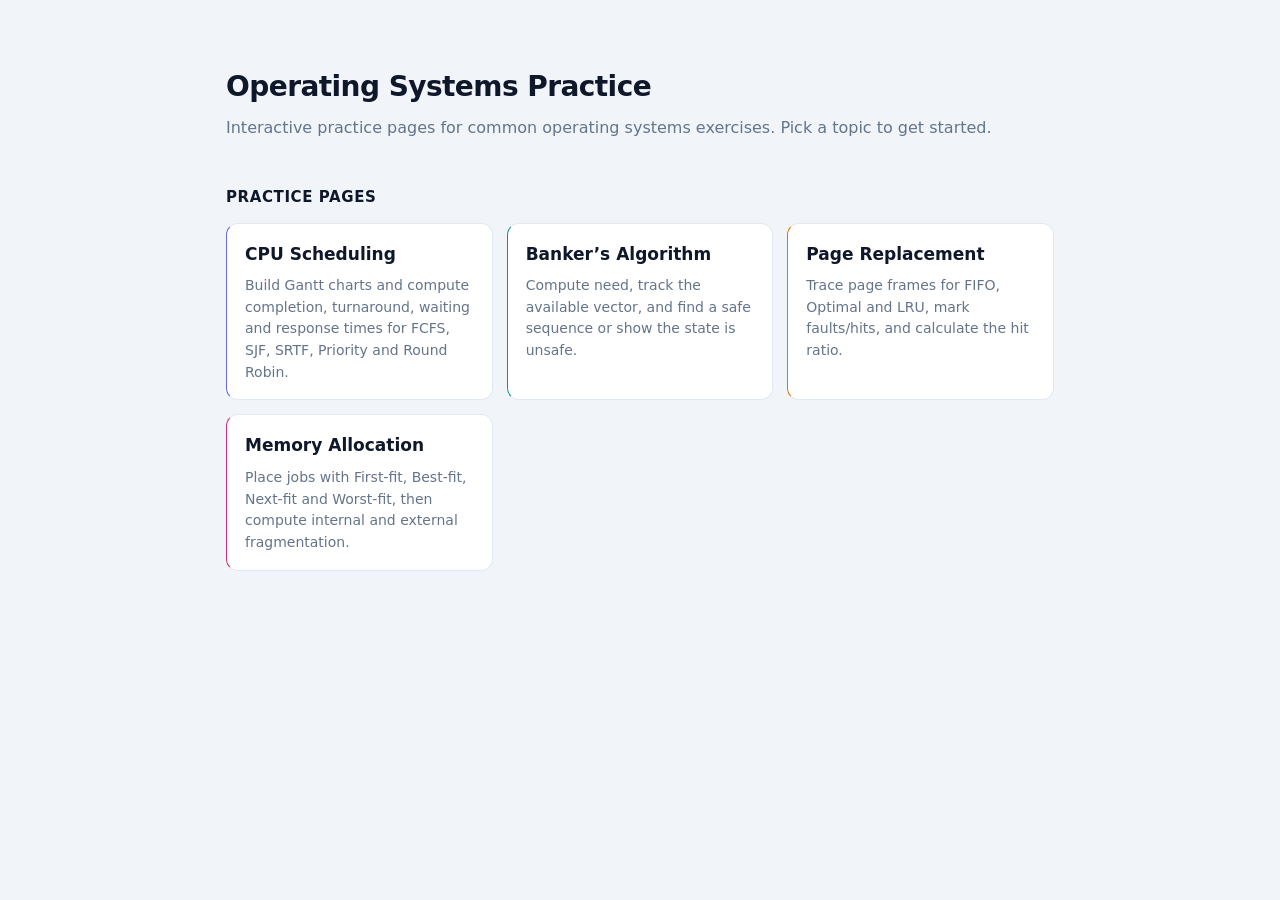
==== commit 08658e29: "memory allocation and paging practice added" ====
--- a/index.html
+++ b/index.html
@@ -1,1493 +1,38 @@
-<!doctype html>
+﻿<!DOCTYPE html>
 <html lang="en">
-  <head>
-    <meta charset="utf-8" />
-    <meta name="viewport" content="width=device-width, initial-scale=1" />
-    <title>CPU Scheduling Practice</title>
-    <link rel="stylesheet" href="style.css" />
-  </head>
-  <body>
-    <div class="wrap">
-      <header>
-        <nav class="nav" aria-label="Practice pages">
-          <a href="index.html" class="on" aria-current="page">CPU Scheduling</a>
-          <a href="bankers.html">Banker&rsquo;s Algorithm</a>
-          <!--<a href="deadlock.html">Deadlock Graphs</a>-->
-          <a href="paging.html">Page Replacement</a>
-        </nav>
-        <h1>CPU Scheduling Practice</h1>
-        <p>
-          Pick an algorithm, complete the Gantt chart, then fill in the table.
-          All times are in ms.
-        </p>
-      </header>
-
-      <section class="panel controls">
-        <div class="group">
-          <div class="glabel">Algorithm</div>
-          <div class="chips" id="algoChips"></div>
-        </div>
-        <div class="group">
-          <div class="glabel">Processes</div>
-          <div class="chips" id="nChips"></div>
-        </div>
-        <div class="group">
-          <div class="glabel">Arrival times</div>
-          <div class="chips" id="arrChips"></div>
-        </div>
-        <div class="group">
-          <button class="btn" id="newBtn">&#8635; New problem</button>
-        </div>
-      </section>
-
-      <section class="panel">
-        <div class="panel-head">
-          <h2>Given data</h2>
-          <span class="note" id="ruleNote"></span>
-        </div>
-        <div class="table-wrap">
-          <table class="given" id="givenTable"></table>
-        </div>
-      </section>
-
-      <section class="panel">
-        <div class="panel-head">
-          <h2><span class="step">Step 1</span> Gantt chart</h2>
-          <span class="hint" id="ganttTopHint"
-            >Type the time each block ends at &mdash; one block per stretch of
-            CPU time, including <b>IDLE</b> gaps.</span
-          >
-        </div>
-        <div id="solGantt" class="sol-gantt" hidden></div>
-        <div class="rq-panel" id="rqPanel" hidden>
-          <div class="rq-head">
-            <div class="mini-label">
-              Ready queue <span class="rq-q" id="rqQ"></span>
-            </div>
-            <span class="hint"
-              >live as you type &middot; front of the queue is outlined</span
-            >
-          </div>
-          <div class="rq-strip" id="rqStrip"></div>
-        </div>
-        <div class="gantt-holder">
-          <div class="mini-label">Your chart</div>
-          <div id="ganttPreview"></div>
-        </div>
-        <div class="gtrack-edit" id="ganttEditor"></div>
-        <div
-          style="
-            margin-top: 12px;
-            display: flex;
-            gap: 10px;
-            flex-wrap: wrap;
-            align-items: center;
-          "
-        >
-          <button class="btn ghost" id="addBtn">+ Add block</button>
-          <span class="hint" id="ganttHint"></span>
-        </div>
-      </section>
-
-      <section class="panel">
-        <div class="panel-head">
-          <h2><span class="step">Step 2</span> Answer table</h2>
-          <span class="hint" id="formulaHint"
-            >TAT = CT &minus; AT &nbsp;&middot;&nbsp; WT = TAT &minus; BT
-            &nbsp;&middot;&nbsp; RT = first CPU time &minus; AT</span
-          >
-        </div>
-        <div class="table-wrap"><table id="answerTable"></table></div>
-      </section>
+<head>
+<meta charset="utf-8" />
+<meta name="viewport" content="width=device-width, initial-scale=1" />
+<title>OS Practice</title>
+<link rel="stylesheet" href="css/style.css" />
+</head>
+<body>
+<div class="wrap home">
+  <header class="home-header">
+    <h1>Operating Systems Practice</h1>
+    <p class="home-sub">Interactive practice pages for common operating systems exercises. Pick a topic to get started.</p>
+  </header>
+  <section class="home-section">
+    <h2 class="home-section-title">Practice pages</h2>
+    <div class="home-grid">
+      <a class="home-card" href="pages/cpu-scheduling.html">
+        <h3>CPU Scheduling</h3>
+        <p>Build Gantt charts and compute completion, turnaround, waiting and response times for FCFS, SJF, SRTF, Priority and Round Robin.</p>
+      </a>
+      <a class="home-card" href="pages/bankers.html">
+        <h3>Banker&rsquo;s Algorithm</h3>
+        <p>Compute need, track the available vector, and find a safe sequence or show the state is unsafe.</p>
+      </a>
+      <a class="home-card" href="pages/paging.html">
+        <h3>Page Replacement</h3>
+        <p>Trace page frames for FIFO, Optimal and LRU, mark faults/hits, and calculate the hit ratio.</p>
+      </a>
+      <a class="home-card" href="pages/memory.html">
+        <h3>Memory Allocation</h3>
+        <p>Place jobs with First-fit, Best-fit, Next-fit and Worst-fit, then compute internal and external fragmentation.</p>
+      </a>
     </div>
-
-    <footer class="actions">
-      <div class="actions-inner">
-        <div class="score" id="score" aria-live="polite"></div>
-        <div class="btns">
-          <button class="btn primary" id="submitBtn">Submit</button>
-          <button class="btn" id="retryBtn">Try again</button>
-          <button class="btn" id="revealBtn">Show answer</button>
-        </div>
-      </div>
-    </footer>
-    <script>
-      (function () {
-        "use strict";
-
-        /* PURE-START */
-        var ALGOS = {
-          fcfs: { label: "FCFS", pre: false, prio: false },
-          sjf: { label: "SJF", pre: false, prio: false },
-          srtf: { label: "SRTF", pre: true, prio: false },
-          pnp: {
-            label: "Priority \u00b7 non-preemptive",
-            pre: false,
-            prio: true,
-          },
-          pp: { label: "Priority \u00b7 preemptive", pre: true, prio: true },
-          rr: { label: "Round Robin", pre: true, prio: false, rr: true },
-        };
-
-        var RULES = {
-          fcfs: "Runs in arrival order. <b>Non-preemptive</b>: once a process starts, it runs to completion.",
-          sjf: "Among the processes that have already arrived, the shortest burst runs next. <b>Non-preemptive</b>.",
-          srtf: "<b>Preemptive SJF</b>: a newly arrived process with a shorter remaining time takes the CPU immediately.",
-          pnp: "Among arrived processes the highest priority (lowest number) runs to completion. <b>Non-preemptive</b>.",
-          pp: "<b>Preemptive</b>: a newly arrived process with higher priority (lower number) takes the CPU immediately.",
-          rr:
-            "<b>Round Robin</b>: each process runs for at most one quantum per turn, then goes to the back of the FIFO ready queue. " +
-            "Arrivals join the queue before a preempted process; simultaneous arrivals queue in process-number order.",
-        };
-
-        var FIELDS = ["ct", "tat", "wt", "rt"];
-        var FIELD_LABEL = {
-          ct: "Completion",
-          tat: "Turnaround",
-          wt: "Waiting",
-          rt: "Response",
-        };
-        var PALETTE = [
-          "#6366f1",
-          "#db2777",
-          "#0d9488",
-          "#d97706",
-          "#7c3aed",
-          "#0284c7",
-          "#dc2626",
-        ];
-
-        function randInt(min, max) {
-          return min + Math.floor(Math.random() * (max - min + 1));
-        }
-
-        function shuffle(arr) {
-          var a = arr.slice();
-          for (var i = a.length - 1; i > 0; i--) {
-            var j = randInt(0, i);
-            var t = a[i];
-            a[i] = a[j];
-            a[j] = t;
-          }
-          return a;
-        }
-
-        function generateProcs(n, withArrivals) {
-          var arrivals = null;
-          var draw;
-
-          // Exactly one process at t = 0, and no arrival time shared by more than two.
-          if (withArrivals) {
-            for (var attempt = 0; attempt < 200 && !arrivals; attempt++) {
-              draw = [];
-              for (var i = 0; i < n; i++) draw.push(randInt(0, 15));
-              if (validArrivals(draw)) arrivals = draw;
-            }
-
-            if (!arrivals) {
-              // deterministic fallback: one 0, then every other value at most twice
-              var pool = [0];
-              for (var v = 1; v <= 15; v++) {
-                pool.push(v);
-                pool.push(v);
-              }
-              arrivals = shuffle(pool).slice(0, n);
-              if (arrivals.indexOf(0) === -1) arrivals[0] = 0;
-            }
-          }
-
-          var bursts = shuffle([1, 2, 3, 4, 5, 6, 7, 8, 9, 10]).slice(0, n);
-          var prios;
-          do {
-            prios = [];
-            for (var k = 0; k < n; k++) prios.push(randInt(1, 5));
-          } while (uniq(prios).length < 2);
-
-          var procs = [];
-          for (var p = 0; p < n; p++) {
-            procs.push({
-              pid: "P" + (p + 1),
-              id: p + 1,
-              at: withArrivals ? arrivals[p] : 0,
-              bt: bursts[p],
-              prio: prios[p],
-            });
-          }
-          return procs;
-        }
-
-        function validArrivals(list) {
-          var count = {};
-          for (var i = 0; i < list.length; i++) {
-            var v = list[i];
-            count[v] = (count[v] || 0) + 1;
-            if (count[v] > 2) return false;
-          }
-          return count[0] === 1;
-        }
-
-        function uniq(arr) {
-          var seen = {},
-            out = [];
-          for (var i = 0; i < arr.length; i++) {
-            if (!seen[arr[i]]) {
-              seen[arr[i]] = 1;
-              out.push(arr[i]);
-            }
-          }
-          return out;
-        }
-
-        function comparator(algoKey, rem) {
-          if (!ALGOS[algoKey].pre) {
-            if (algoKey === "fcfs")
-              return function (a, b) {
-                return a.at - b.at || a.id - b.id;
-              };
-            if (algoKey === "sjf")
-              return function (a, b) {
-                return a.bt - b.bt || a.at - b.at || a.id - b.id;
-              };
-            return function (a, b) {
-              return a.prio - b.prio || a.at - b.at || a.id - b.id;
-            };
-          }
-          if (algoKey === "srtf") {
-            return function (a, b) {
-              return (
-                rem.get(a.pid) - rem.get(b.pid) || a.at - b.at || a.id - b.id
-              );
-            };
-          }
-          return function (a, b) {
-            return a.prio - b.prio || a.at - b.at || a.id - b.id;
-          };
-        }
-
-        function simulate(procs, algoKey, quantum) {
-          if (algoKey === "rr") return simulateRR(procs, quantum);
-
-          var A = ALGOS[algoKey];
-          var rem = new Map(
-            procs.map(function (p) {
-              return [p.pid, p.bt];
-            }),
-          );
-          var cmp = comparator(algoKey, rem);
-          var first = new Map();
-          var done = new Map();
-          var segs = [];
-          var t = 0;
-          var guard = 0;
-
-          function pushSeg(pid, s, e) {
-            if (e <= s) return;
-            var last = segs[segs.length - 1];
-            if (last && last.pid === pid && last.end === s) last.end = e;
-            else segs.push({ pid: pid, start: s, end: e });
-          }
-
-          while (guard++ < 5000) {
-            var pending = procs.filter(function (p) {
-              return rem.get(p.pid) > 0;
-            });
-            if (!pending.length) break;
-
-            var ready = pending.filter(function (p) {
-              return p.at <= t;
-            });
-            if (!ready.length) {
-              var nextAt = Math.min.apply(
-                null,
-                pending.map(function (p) {
-                  return p.at;
-                }),
-              );
-              pushSeg("IDLE", t, nextAt);
-              t = nextAt;
-              continue;
-            }
-
-            var best = ready.slice().sort(cmp)[0];
-
-            if (A.pre) {
-              var upcoming = pending
-                .filter(function (p) {
-                  return p.at > t;
-                })
-                .map(function (p) {
-                  return p.at;
-                });
-              var limit = upcoming.length
-                ? Math.min.apply(null, upcoming)
-                : Infinity;
-              var end = Math.min(t + rem.get(best.pid), limit);
-              if (!first.has(best.pid)) first.set(best.pid, t);
-              pushSeg(best.pid, t, end);
-              rem.set(best.pid, rem.get(best.pid) - (end - t));
-              t = end;
-              if (rem.get(best.pid) === 0) done.set(best.pid, t);
-            } else {
-              var s = t,
-                e = t + rem.get(best.pid);
-              first.set(best.pid, s);
-              pushSeg(best.pid, s, e);
-              rem.set(best.pid, 0);
-              done.set(best.pid, e);
-              t = e;
-            }
-          }
-
-          var metrics = {};
-          procs.forEach(function (p) {
-            var ct = done.get(p.pid);
-            metrics[p.pid] = {
-              ct: ct,
-              tat: ct - p.at,
-              wt: ct - p.at - p.bt,
-              rt: first.get(p.pid) - p.at,
-            };
-          });
-
-          return { segments: segs, metrics: metrics, end: t };
-        }
-
-        // Round Robin: FIFO ready queue, at most `q` ms per turn.
-        function simulateRR(procs, q) {
-          var rem = new Map(
-            procs.map(function (p) {
-              return [p.pid, p.bt];
-            }),
-          );
-          var first = new Map();
-          var done = new Map();
-          var segs = [];
-          var queue = [];
-          var admitted = {};
-          var t = 0;
-          var guard = 0;
-
-          function pushSeg(pid, s, e) {
-            if (e <= s) return;
-            var last = segs[segs.length - 1];
-            if (last && last.pid === pid && last.end === s) last.end = e;
-            else segs.push({ pid: pid, start: s, end: e });
-          }
-
-          // Everyone whose arrival has come joins the queue in (arrival, pid) order.
-          function admit() {
-            var fresh = procs.filter(function (p) {
-              return !admitted[p.pid] && p.at <= t;
-            });
-            fresh.sort(function (a, b) {
-              return a.at - b.at || a.id - b.id;
-            });
-            fresh.forEach(function (p) {
-              admitted[p.pid] = true;
-              queue.push(p.pid);
-            });
-          }
-
-          while (guard++ < 20000) {
-            var pending = procs.filter(function (p) {
-              return rem.get(p.pid) > 0;
-            });
-            if (!pending.length) break;
-
-            admit();
-
-            if (!queue.length) {
-              var nextAt = Math.min.apply(
-                null,
-                pending.map(function (p) {
-                  return p.at;
-                }),
-              );
-              pushSeg("IDLE", t, nextAt);
-              t = nextAt;
-              continue;
-            }
-
-            var pid = queue.shift();
-            var run = Math.min(rem.get(pid), q);
-            if (!first.has(pid)) first.set(pid, t);
-            pushSeg(pid, t, t + run);
-            rem.set(pid, rem.get(pid) - run);
-            t += run;
-
-            if (rem.get(pid) === 0) done.set(pid, t);
-
-            // arrivals at this instant go in front of the process that just used its quantum
-            admit();
-            if (rem.get(pid) > 0) queue.push(pid);
-          }
-
-          var metrics = {};
-          procs.forEach(function (p) {
-            var ct = done.get(p.pid);
-            metrics[p.pid] = {
-              ct: ct,
-              tat: ct - p.at,
-              wt: ct - p.at - p.bt,
-              rt: first.get(p.pid) - p.at,
-            };
-          });
-
-          return { segments: segs, metrics: metrics, end: t };
-        }
-
-        // Replays the student's own Gantt blocks as Round Robin turns so the ready
-        // queue can be shown next to their work. Never used for grading.
-        function rrTrace(procs, q, blocks) {
-          var rem = new Map(
-            procs.map(function (p) {
-              return [p.pid, p.bt];
-            }),
-          );
-          var admitted = {};
-          var queue = [];
-          var frames = [];
-          var pending = [];
-          var t = 0;
-
-          function admitUntil(time) {
-            var fresh = procs.filter(function (p) {
-              return !admitted[p.pid] && p.at <= time;
-            });
-            fresh.sort(function (a, b) {
-              return a.at - b.at || a.id - b.id;
-            });
-            fresh.forEach(function (p) {
-              admitted[p.pid] = true;
-              queue.push(p.pid);
-            });
-            return fresh;
-          }
-
-          function frame(block, running, arrivals, warn) {
-            frames.push({
-              start: block ? block.start : t,
-              end: block ? block.end : null,
-              running: running,
-              queue: queue.map(function (pid) {
-                return { pid: pid, rem: rem.get(pid) };
-              }),
-              arrivals: arrivals.map(function (p) {
-                return { pid: p.pid, at: p.at };
-              }),
-              warn: warn || "",
-            });
-          }
-
-          frame(null, null, admitUntil(0), "");
-
-          blocks.forEach(function (b) {
-            var warn = [];
-            var arrivals = pending.concat(admitUntil(b.start));
-            pending = [];
-            var pid = b.pid;
-            var dur = b.end - b.start;
-
-            if (pid === "IDLE") {
-              if (queue.length) warn.push("IDLE while processes are ready");
-              frame(b, "IDLE", arrivals, warn.join(" \u00b7 "));
-              pending = admitUntil(b.end);
-              t = b.end;
-              return;
-            }
-
-            if (!admitted[pid]) {
-              warn.push(pid + " has not arrived yet");
-            } else {
-              var qi = queue.indexOf(pid);
-              if (qi === -1) warn.push(pid + " has already finished");
-              else {
-                if (qi > 0) warn.push(pid + " was not at the front");
-                queue.splice(qi, 1);
-              }
-            }
-
-            if (dur > q) warn.push("a turn cannot exceed q = " + q + " ms");
-
-            frame(b, pid, arrivals, warn.join(" \u00b7 "));
-
-            rem.set(pid, Math.max(0, rem.get(pid) - dur));
-            pending = admitUntil(b.end);
-            t = b.end;
-            if (rem.get(pid) > 0) queue.push(pid);
-          });
-
-          if (blocks.length)
-            frame(null, null, pending.concat(admitUntil(t)), "");
-
-          return frames;
-        }
-        /* PURE-END */
-        var state = {
-          algo: "fcfs",
-          n: 5,
-          q: 3,
-          arrivals: true,
-          procs: [],
-          answers: {},
-          gantt: [],
-          solution: null,
-          submitted: false,
-          revealed: false,
-        };
-
-        var $ = function (id) {
-          return document.getElementById(id);
-        };
-        var el = {};
-
-        function akey(pid, field) {
-          return pid + "|" + field;
-        }
-
-        function colorFor(pid) {
-          if (pid === "IDLE") return "#94a3b8";
-          var i = (parseInt(pid.slice(1), 10) - 1) % PALETTE.length;
-          return PALETTE[i < 0 ? 0 : i];
-        }
-
-        function esc(s) {
-          return String(s).replace(/[&<>"]/g, function (c) {
-            return { "&": "&amp;", "<": "&lt;", ">": "&gt;", '"': "&quot;" }[c];
-          });
-        }
-
-        /* ---------------- rendering ---------------- */
-
-        function renderChips() {
-          el.algoChips.innerHTML = Object.keys(ALGOS)
-            .map(function (k) {
-              return (
-                '<button type="button" class="chip' +
-                (state.algo === k ? " on" : "") +
-                '" data-algo="' +
-                k +
-                '">' +
-                esc(ALGOS[k].label) +
-                "</button>"
-              );
-            })
-            .join("");
-
-          el.nChips.innerHTML = [3, 5, 7]
-            .map(function (n) {
-              return (
-                '<button type="button" class="chip' +
-                (state.n === n ? " on" : "") +
-                '" data-n="' +
-                n +
-                '">' +
-                n +
-                "</button>"
-              );
-            })
-            .join("");
-
-          el.arrChips.innerHTML = [true, false]
-            .map(function (on) {
-              return (
-                '<button type="button" class="chip' +
-                (state.arrivals === on ? " on" : "") +
-                '" data-arr="' +
-                (on ? "1" : "0") +
-                '">' +
-                (on ? "With arrival times" : "Without arrival times") +
-                "</button>"
-              );
-            })
-            .join("");
-        }
-
-        function renderGiven() {
-          var prio = ALGOS[state.algo].prio;
-          var head =
-            "<thead><tr><th>Process</th>" +
-            (state.arrivals ? "<th>Arrival</th>" : "") +
-            "<th>Burst</th>" +
-            (prio ? "<th>Priority</th>" : "") +
-            "</tr></thead>";
-
-          var body = state.procs
-            .map(function (p) {
-              return (
-                '<tr><td class="pid"><span class="dot" style="background:' +
-                colorFor(p.pid) +
-                '"></span>' +
-                p.pid +
-                "</td>" +
-                (state.arrivals ? "<td>" + p.at + "</td>" : "") +
-                "<td>" +
-                p.bt +
-                "</td>" +
-                (prio ? "<td>" + p.prio + "</td>" : "") +
-                "</tr>"
-              );
-            })
-            .join("");
-
-          el.givenTable.innerHTML = head + "<tbody>" + body + "</tbody>";
-        }
-
-        function renderRule() {
-          var txt;
-          if (state.algo === "rr") {
-            txt =
-              "<b>Round Robin, q = " +
-              state.q +
-              " ms</b>: each process runs for at most one quantum per turn, " +
-              "then rejoins the back of the FIFO ready queue. Arrivals at the same instant join before the preempted process.";
-          } else {
-            txt = RULES[state.algo];
-            if (ALGOS[state.algo].prio)
-              txt += " <b>Lower number = higher priority.</b>";
-            txt +=
-              " Ties go to the earlier arrival, then the lower process number.";
-          }
-
-          if (!state.arrivals) {
-            txt = "All processes arrive at <b>t = 0</b>. " + txt;
-            if (state.algo === "fcfs") {
-              txt +=
-                " With no arrival times they queue in process order, so <b>P1 starts first</b>.";
-            } else if (state.algo === "srtf") {
-              txt +=
-                " With everyone ready at t = 0, SRTF behaves exactly like SJF.";
-            }
-          }
-          el.ruleNote.innerHTML = txt;
-
-          el.formulaHint.innerHTML = state.arrivals
-            ? "TAT = CT &minus; AT &nbsp;&middot;&nbsp; WT = TAT &minus; BT &nbsp;&middot;&nbsp; RT = first CPU time &minus; AT"
-            : "TAT = CT &minus; BT &nbsp;&middot;&nbsp; WT = TAT &minus; BT &nbsp;&middot;&nbsp; RT = first CPU time";
-
-          el.ganttTopHint.innerHTML =
-            "Type the time each block ends at &mdash; one block per stretch of CPU time" +
-            (state.arrivals ? ", including <b>IDLE</b> gaps." : ".");
-        }
-
-        function renderAnswer() {
-          var prio = ALGOS[state.algo].prio;
-          var head =
-            "<thead><tr><th>Process</th>" +
-            (state.arrivals ? "<th>Arrival</th>" : "") +
-            "<th>Burst</th>" +
-            (prio ? "<th>Priority</th>" : "") +
-            "<th>Completion</th><th>Turnaround</th><th>Waiting</th><th>Response</th></tr></thead>";
-
-          var body = state.procs
-            .map(function (p) {
-              var cells = FIELDS.map(function (f) {
-                var v = state.answers[akey(p.pid, f)] || "";
-                return (
-                  '<td class="anscell">' +
-                  '<input class="ans" type="text" inputmode="numeric" autocomplete="off" spellcheck="false" ' +
-                  'data-pid="' +
-                  p.pid +
-                  '" data-field="' +
-                  f +
-                  '" value="' +
-                  esc(v) +
-                  '" ' +
-                  'aria-label="' +
-                  p.pid +
-                  " " +
-                  FIELD_LABEL[f] +
-                  '">' +
-                  '<span class="sol" hidden></span></td>'
-                );
-              }).join("");
-
-              return (
-                '<tr><td class="pid"><span class="dot" style="background:' +
-                colorFor(p.pid) +
-                '"></span>' +
-                p.pid +
-                "</td>" +
-                (state.arrivals ? "<td>" + p.at + "</td>" : "") +
-                "<td>" +
-                p.bt +
-                "</td>" +
-                (prio ? "<td>" + p.prio + "</td>" : "") +
-                cells +
-                "</tr>"
-              );
-            })
-            .join("");
-
-          el.answerTable.innerHTML = head + "<tbody>" + body + "</tbody>";
-        }
-        /* ---------------- gantt chart ---------------- */
-
-        // Each card holds an absolute end time; its start is where the previous card
-        // left off. A blank card does not move the clock forward.
-        function starts() {
-          var t = 0;
-          return state.gantt.map(function (b) {
-            var raw = String(b.end == null ? "" : b.end).trim();
-            var v = raw === "" ? NaN : parseInt(raw, 10);
-            var o = { s: t, e: t, d: 0, hasEnd: isFinite(v), valid: false };
-            if (o.hasEnd) {
-              o.e = v;
-              o.d = v - t;
-              if (v > t) {
-                o.valid = true;
-                t = v;
-              }
-            }
-            return o;
-          });
-        }
-
-        // Blocks the user actually filled in, mapped to timed segments.
-        function rawBlocks() {
-          var st = starts();
-          var out = [];
-          state.gantt.forEach(function (b, i) {
-            if (!b.pid || !st[i].valid) return;
-            out.push({ pid: b.pid, start: st[i].s, end: st[i].e, d: st[i].d });
-          });
-          return out;
-        }
-
-        // Same blocks, with adjacent stretches of one process folded together.
-        function timeline() {
-          var out = [];
-          rawBlocks().forEach(function (seg) {
-            var last = out[out.length - 1];
-            if (last && last.pid === seg.pid && last.end === seg.start) {
-              last.end = seg.end;
-              last.d += seg.d;
-            } else {
-              out.push({
-                pid: seg.pid,
-                start: seg.start,
-                end: seg.end,
-                d: seg.d,
-              });
-            }
-          });
-          return out;
-        }
-
-        function stripHTML(segs) {
-          if (!segs.length)
-            return '<div class="gantt-preview"><div class="empty">No blocks yet</div></div>';
-          var bars = segs
-            .map(function (s) {
-              return (
-                '<div class="gseg' +
-                (s.pid === "IDLE" ? " idle" : "") +
-                '" style="flex-grow:' +
-                s.d +
-                ";background:" +
-                colorFor(s.pid) +
-                '" title="' +
-                esc(s.pid) +
-                " \u00b7 " +
-                s.start +
-                "\u2013" +
-                s.end +
-                '">' +
-                esc(s.pid) +
-                "</div>"
-              );
-            })
-            .join("");
-
-          // skip tick labels that would collide; fold their width into the next one
-          var total =
-            segs.reduce(function (a, s) {
-              return a + s.d;
-            }, 0) || 1;
-          var ticks = '<span class="gtick zero">0</span>';
-          var pending = 0,
-            lastFrac = 0;
-          segs.forEach(function (s, i) {
-            pending += s.d;
-            var frac = pending / total;
-            var isLast = i === segs.length - 1;
-            if (frac - lastFrac >= 0.06 || isLast) {
-              ticks +=
-                '<span class="gtick' +
-                (isLast ? " last" : "") +
-                '" style="flex-grow:' +
-                pending +
-                '">' +
-                s.end +
-                "</span>";
-              lastFrac = frac;
-              pending = 0;
-            }
-          });
-
-          return (
-            '<div class="gantt-preview">' +
-            bars +
-            '</div><div class="gticks">' +
-            ticks +
-            "</div>"
-          );
-        }
-
-        function renderPreview() {
-          el.ganttPreview.innerHTML = stripHTML(timeline());
-          renderQueue();
-        }
-
-        /* ---------------- ready queue (round robin) ---------------- */
-
-        function chipHTML(pid, rem, front) {
-          return (
-            '<span class="rq-chip' +
-            (front ? " front" : "") +
-            '"' +
-            ' style="background:' +
-            colorFor(pid) +
-            '"' +
-            ' title="' +
-            esc(pid) +
-            (rem == null ? "" : " \u00b7 " + rem + " ms left") +
-            (front ? " \u00b7 front of the queue" : "") +
-            '">' +
-            esc(pid) +
-            (rem == null ? "" : "<i>" + rem + "</i>") +
-            "</span>"
-          );
-        }
-
-        function frameHTML(f, i, total) {
-          var isNow = i === total - 1;
-          var time =
-            f.end == null
-              ? "t = " + f.start
-              : f.start + "\u2013" + f.end + " ms";
-
-          var cpu;
-          if (f.running === "IDLE")
-            cpu = '<span class="rq-chip idle">IDLE</span>';
-          else if (f.running)
-            cpu =
-              '<span class="rq-chip" style="background:' +
-              colorFor(f.running) +
-              '">' +
-              '<b class="rq-play">\u25b6</b>' +
-              esc(f.running) +
-              "</span>";
-          else cpu = '<span class="rq-empty">\u2014</span>';
-
-          var queue = f.queue.length
-            ? f.queue
-                .map(function (it, k) {
-                  return chipHTML(it.pid, it.rem, k === 0);
-                })
-                .join("")
-            : '<span class="rq-empty">empty</span>';
-
-          var arrivals = f.arrivals.length
-            ? '<div class="rq-arr">\u2193 ' +
-              f.arrivals
-                .map(function (a) {
-                  return esc(a.pid) + (a.at === f.start ? "" : " @" + a.at);
-                })
-                .join(", ") +
-              "</div>"
-            : "";
-
-          return (
-            '<div class="rq-frame' +
-            (isNow ? " now" : "") +
-            '">' +
-            '<div class="rq-time"><span>' +
-            time +
-            "</span>" +
-            (isNow ? '<span class="rq-now">now</span>' : "") +
-            "</div>" +
-            '<div class="rq-row"><span class="rq-lbl">cpu</span><div class="rq-chips">' +
-            cpu +
-            "</div></div>" +
-            '<div class="rq-row"><span class="rq-lbl">queue</span><div class="rq-chips">' +
-            queue +
-            "</div></div>" +
-            arrivals +
-            (f.warn ? '<div class="rq-warn">' + esc(f.warn) + "</div>" : "") +
-            "</div>"
-          );
-        }
-
-        function renderQueue() {
-          if (!el.rqPanel) return;
-          if (state.algo !== "rr") {
-            el.rqPanel.hidden = true;
-            el.rqStrip.innerHTML = "";
-            return;
-          }
-
-          var strip = el.rqStrip;
-          var follow =
-            strip.scrollLeft + strip.clientWidth >= strip.scrollWidth - 24;
-
-          el.rqPanel.hidden = false;
-          el.rqQ.textContent = "q = " + state.q + " ms";
-
-          var frames = rrTrace(state.procs, state.q, rawBlocks());
-          strip.innerHTML = frames
-            .map(function (f, i) {
-              return frameHTML(f, i, frames.length);
-            })
-            .join("");
-
-          if (follow) strip.scrollLeft = strip.scrollWidth;
-        }
-
-        function cardEl(i) {
-          var b = state.gantt[i];
-          var st = starts()[i];
-          var node = document.createElement("div");
-          node.className = "gcard";
-          node.dataset.i = String(i);
-          node.style.borderLeftColor = b.pid ? colorFor(b.pid) : "var(--line)";
-
-          var opts = ['<option value="">process\u2026</option>'];
-          state.procs.forEach(function (p) {
-            opts.push(
-              '<option value="' +
-                p.pid +
-                '"' +
-                (b.pid === p.pid ? " selected" : "") +
-                ">" +
-                p.pid +
-                "</option>",
-            );
-          });
-          opts.push(
-            '<option value="IDLE"' +
-              (b.pid === "IDLE" ? " selected" : "") +
-              ">IDLE</option>",
-          );
-
-          node.innerHTML =
-            '<div class="gcard-row">' +
-            '<select class="gsel" data-i="' +
-            i +
-            '" aria-label="Process">' +
-            opts.join("") +
-            "</select>" +
-            '<button type="button" class="icon" data-act="del" data-i="' +
-            i +
-            '" title="Delete block">\u00d7</button>' +
-            "</div>" +
-            '<div class="gcard-row">' +
-            '<input class="gend" type="text" inputmode="numeric" autocomplete="off" placeholder="end time" ' +
-            'data-i="' +
-            i +
-            '" value="' +
-            esc(b.end) +
-            '" aria-label="End time">' +
-            "</div>" +
-            '<div class="gr">' +
-            captionHTML(st, b) +
-            "</div>";
-
-          return node;
-        }
-
-        function captionHTML(st, b) {
-          if (st.hasEnd && !st.valid)
-            return '<span class="warn">must end after ' + st.s + "</span>";
-          if (st.hasEnd && st.valid) return st.s + " \u2192 " + st.e;
-          if (b.pid) return "starts at " + st.s;
-          return "";
-        }
-
-        function renderEditor() {
-          el.ganttEditor.innerHTML = "";
-          state.gantt.forEach(function (_, i) {
-            el.ganttEditor.appendChild(cardEl(i));
-          });
-          updateRanges();
-        }
-
-        function updateRanges() {
-          var st = starts();
-          var cards = el.ganttEditor.querySelectorAll(".gcard");
-          for (var i = 0; i < cards.length; i++) {
-            var idx = parseInt(cards[i].dataset.i, 10);
-            var b = state.gantt[idx];
-            if (!b) continue;
-            var card = cards[i];
-            card.querySelector(".gr").innerHTML = captionHTML(st[idx], b);
-            card.style.borderLeftColor = b.pid
-              ? colorFor(b.pid)
-              : "var(--line)";
-            card
-              .querySelector(".gend")
-              .classList.toggle("warn", st[idx].hasEnd && !st[idx].valid);
-          }
-        }
-
-        function maybeAppend() {
-          var last = state.gantt[state.gantt.length - 1];
-          if (!last) return;
-          var st = starts();
-          var lastPos = st[st.length - 1];
-          if (last.pid && lastPos.valid) {
-            state.gantt.push({ pid: "", end: "" });
-            el.ganttEditor.appendChild(cardEl(state.gantt.length - 1));
-            updateRanges();
-          }
-        }
-        /* ---------------- grading ---------------- */
-
-        function normalizeUser() {
-          var st = starts();
-          var out = [];
-          state.gantt.forEach(function (b, idx) {
-            var hasPid = !!b.pid;
-            var pos = st[idx];
-            if (!hasPid && !pos.hasEnd) return; // completely blank card: ignore
-
-            if (!hasPid || !pos.valid) {
-              out.push({ invalid: true, idx: [idx] });
-              return;
-            }
-            var last = out[out.length - 1];
-            if (
-              last &&
-              !last.invalid &&
-              last.pid === b.pid &&
-              last.end === pos.s
-            ) {
-              last.end = pos.e;
-              last.dur = last.end - last.start;
-              last.idx.push(idx);
-            } else {
-              out.push({
-                pid: b.pid,
-                start: pos.s,
-                end: pos.e,
-                dur: pos.e - pos.s,
-                idx: [idx],
-              });
-            }
-          });
-          return out;
-        }
-
-        function gradeGantt() {
-          var canon = state.solution.segments.map(function (s) {
-            return {
-              pid: s.pid,
-              start: s.start,
-              end: s.end,
-              dur: s.end - s.start,
-            };
-          });
-          var user = normalizeUser();
-          var badCards = {};
-          var wrong = 0;
-          var matched = 0;
-
-          user.forEach(function (blk, i) {
-            var c = canon[i];
-            var ok =
-              !blk.invalid &&
-              c &&
-              c.pid === blk.pid &&
-              c.start === blk.start &&
-              c.end === blk.end;
-            if (ok) {
-              matched++;
-            } else {
-              wrong++;
-              blk.idx.forEach(function (x) {
-                badCards[x] = true;
-              });
-            }
-          });
-
-          var missing = Math.max(0, canon.length - user.length);
-          var correct = user.length > 0 && wrong === 0 && missing === 0;
-          var empty = timeline().length === 0;
-
-          var pos = starts();
-          var endUser = 0;
-          pos.forEach(function (p) {
-            if (p.valid && p.e > endUser) endUser = p.e;
-          });
-          var endCanon = state.solution.end;
-
-          return {
-            correct: correct,
-            empty: empty,
-            wrong: wrong,
-            missing: missing,
-            matched: matched,
-            endUser: endUser,
-            endCanon: endCanon,
-            endWrong: endUser !== endCanon,
-            badCards: badCards,
-            canon: canon,
-            userCount: user.length,
-            canonCount: canon.length,
-          };
-        }
-
-        function gradeTable() {
-          var res = {};
-          var correct = 0;
-          var total = 0;
-
-          state.procs.forEach(function (p) {
-            var m = state.solution.metrics[p.pid];
-            FIELDS.forEach(function (f) {
-              total++;
-              var raw = String(
-                state.answers[akey(p.pid, f)] == null
-                  ? ""
-                  : state.answers[akey(p.pid, f)],
-              ).trim();
-              var v = raw === "" ? NaN : Number(raw);
-              var ok = isFinite(v) && v === m[f];
-              if (ok) correct++;
-              res[akey(p.pid, f)] = { ok: ok, answer: m[f] };
-            });
-          });
-
-          return { correct: correct, total: total, res: res };
-        }
-
-        function applyMarks(g, t) {
-          var inputs = el.answerTable.querySelectorAll(".ans");
-          for (var i = 0; i < inputs.length; i++) {
-            var inp = inputs[i];
-            var r = t.res[akey(inp.dataset.pid, inp.dataset.field)];
-            if (!r) continue;
-            inp.classList.toggle("ok", r.ok);
-            inp.classList.toggle("bad", !r.ok);
-            var sol = inp.parentElement.querySelector(".sol");
-            if (state.revealed && !r.ok) {
-              sol.textContent = "= " + r.answer;
-              sol.hidden = false;
-            } else {
-              sol.textContent = "";
-              sol.hidden = true;
-            }
-          }
-
-          var cards = el.ganttEditor.querySelectorAll(".gcard");
-          for (var k = 0; k < cards.length; k++) {
-            var idx = parseInt(cards[k].dataset.i, 10);
-            cards[k].classList.toggle("bad", !!g.badCards[idx]);
-          }
-
-          el.ganttHint.innerHTML = g.empty
-            ? ""
-            : g.correct
-              ? '<span style="color:var(--good);font-weight:700">Gantt chart complete \u2713</span>'
-              : g.wrong || g.missing
-                ? "Not quite \u2014 wrong blocks are outlined in red." +
-                  (g.endWrong
-                    ? " Your chart ends at <b>t = " +
-                      g.endUser +
-                      "</b>, it should end at <b>t = " +
-                      g.endCanon +
-                      "</b>."
-                    : "")
-                : "";
-        }
-
-        function renderScore(g, t) {
-          if (!state.submitted) {
-            el.score.innerHTML = "";
-            return;
-          }
-
-          var totalItems = t.total + g.canonCount;
-          var got = t.correct + g.matched;
-          var pct = Math.round((got / totalItems) * 100);
-
-          var tablePill =
-            '<span class="pill ' +
-            (t.correct === t.total ? "good" : t.correct === 0 ? "bad" : "mid") +
-            '">' +
-            "Table " +
-            t.correct +
-            "/" +
-            t.total +
-            " cells</span>";
-
-          var gText, gCls;
-          if (g.correct) {
-            gText = "Gantt correct";
-            gCls = "good";
-          } else if (g.empty) {
-            gText = "Gantt empty";
-            gCls = "bad";
-          } else {
-            var bits = [];
-            if (g.wrong)
-              bits.push(g.wrong + " wrong block" + (g.wrong === 1 ? "" : "s"));
-            if (g.missing) bits.push(g.missing + " missing");
-            gText = "Gantt: " + bits.join(", ");
-            gCls = "bad";
-          }
-
-          el.score.innerHTML =
-            '<span class="pill ' +
-            (pct === 100 ? "good" : pct < 50 ? "bad" : "mid") +
-            '">' +
-            pct +
-            "%</span>" +
-            tablePill +
-            '<span class="pill ' +
-            gCls +
-            '">' +
-            gText +
-            "</span>";
-        }
-
-        function grade() {
-          var g = gradeGantt();
-          var t = gradeTable();
-          applyMarks(g, t);
-          renderScore(g, t);
-        }
-
-        /* ---------------- actions ---------------- */
-
-        function submit() {
-          state.submitted = true;
-          grade();
-        }
-
-        function clearMarks() {
-          el.answerTable.querySelectorAll(".ans").forEach(function (n) {
-            n.classList.remove("ok", "bad");
-          });
-          el.answerTable.querySelectorAll(".sol").forEach(function (n) {
-            n.textContent = "";
-            n.hidden = true;
-          });
-          el.ganttEditor.querySelectorAll(".gcard").forEach(function (n) {
-            n.classList.remove("bad");
-          });
-          el.score.innerHTML = "";
-          el.ganttHint.innerHTML = "";
-        }
-
-        function hideSolution() {
-          el.solGantt.hidden = true;
-          el.solGantt.innerHTML = "";
-        }
-
-        function showSolution() {
-          state.submitted = true;
-          state.revealed = true;
-          el.solGantt.hidden = false;
-          el.solGantt.innerHTML =
-            '<div class="sol-head">Correct Gantt chart</div>' +
-            stripHTML(
-              state.solution.segments.map(function (s) {
-                return {
-                  pid: s.pid,
-                  start: s.start,
-                  end: s.end,
-                  d: s.end - s.start,
-                };
-              }),
-            );
-          grade();
-        }
-
-        function retry() {
-          state.submitted = false;
-          state.revealed = false;
-          clearMarks();
-          hideSolution();
-        }
-
-        function resetEntries() {
-          state.answers = {};
-          state.gantt = [
-            { pid: "", end: "" },
-            { pid: "", end: "" },
-          ];
-          state.submitted = false;
-          state.revealed = false;
-        }
-
-        function renderAll() {
-          renderChips();
-          renderGiven();
-          renderRule();
-          renderAnswer();
-          renderEditor();
-          renderPreview();
-          hideSolution();
-          clearMarks();
-          state.submitted = false;
-          state.revealed = false;
-        }
-
-        function newProblem() {
-          state.procs = generateProcs(state.n, state.arrivals);
-          state.q = randInt(2, 4);
-          state.solution = simulate(state.procs, state.algo, state.q);
-          resetEntries();
-          renderAll();
-        }
-
-        function changeAlgo(key) {
-          if (key === state.algo) return;
-          state.algo = key;
-          state.solution = simulate(state.procs, key, state.q); // same process set, new algorithm
-          resetEntries();
-          renderAll();
-        }
-
-        function changeArrivals(on) {
-          if (on === state.arrivals) return;
-          state.arrivals = on;
-          newProblem();
-        }
-
-        function changeN(n) {
-          if (n === state.n) return;
-          state.n = n;
-          newProblem();
-        }
-        /* ---------------- wiring ---------------- */
-
-        function bind() {
-          el = {
-            algoChips: $("algoChips"),
-            nChips: $("nChips"),
-            arrChips: $("arrChips"),
-            newBtn: $("newBtn"),
-            givenTable: $("givenTable"),
-            ruleNote: $("ruleNote"),
-            formulaHint: $("formulaHint"),
-            ganttTopHint: $("ganttTopHint"),
-            answerTable: $("answerTable"),
-            ganttEditor: $("ganttEditor"),
-            ganttPreview: $("ganttPreview"),
-            rqPanel: $("rqPanel"),
-            rqStrip: $("rqStrip"),
-            rqQ: $("rqQ"),
-            ganttHint: $("ganttHint"),
-            solGantt: $("solGantt"),
-            addBtn: $("addBtn"),
-            score: $("score"),
-            submitBtn: $("submitBtn"),
-            retryBtn: $("retryBtn"),
-            revealBtn: $("revealBtn"),
-          };
-
-          el.algoChips.addEventListener("click", function (e) {
-            var b = e.target.closest("[data-algo]");
-            if (b) changeAlgo(b.dataset.algo);
-          });
-
-          el.nChips.addEventListener("click", function (e) {
-            var b = e.target.closest("[data-n]");
-            if (b) changeN(parseInt(b.dataset.n, 10));
-          });
-
-          el.arrChips.addEventListener("click", function (e) {
-            var b = e.target.closest("[data-arr]");
-            if (b) changeArrivals(b.dataset.arr === "1");
-          });
-
-          el.newBtn.addEventListener("click", newProblem);
-          el.submitBtn.addEventListener("click", submit);
-          el.retryBtn.addEventListener("click", retry);
-          el.revealBtn.addEventListener("click", showSolution);
-
-          el.addBtn.addEventListener("click", function () {
-            state.gantt.push({ pid: "", end: "" });
-            var node = cardEl(state.gantt.length - 1);
-            el.ganttEditor.appendChild(node);
-            updateRanges();
-            var sel = node.querySelector(".gsel");
-            if (sel) sel.focus();
-          });
-
-          el.ganttEditor.addEventListener("input", function (e) {
-            var t = e.target;
-            if (t.classList.contains("gend")) {
-              t.value = t.value.replace(/\D/g, "").slice(0, 3);
-              state.gantt[parseInt(t.dataset.i, 10)].end = t.value;
-              updateRanges();
-              renderPreview();
-            }
-            if (state.submitted) grade();
-          });
-
-          el.ganttEditor.addEventListener("change", function (e) {
-            var t = e.target;
-            var i = parseInt(t.dataset.i, 10);
-            if (!state.gantt[i]) return;
-            if (t.classList.contains("gsel")) {
-              state.gantt[i].pid = t.value;
-            } else if (t.classList.contains("gend")) {
-              t.value = t.value.replace(/\D/g, "").slice(0, 3);
-              state.gantt[i].end = t.value;
-            }
-            updateRanges();
-            renderPreview();
-            maybeAppend();
-            if (state.submitted) grade();
-          });
-
-          el.ganttEditor.addEventListener("click", function (e) {
-            var b = e.target.closest('button[data-act="del"]');
-            if (!b) return;
-            var i = parseInt(b.dataset.i, 10);
-            state.gantt.splice(i, 1);
-            if (!state.gantt.length) state.gantt.push({ pid: "", end: "" });
-            renderEditor();
-            renderPreview();
-            if (state.submitted) grade();
-          });
-
-          el.answerTable.addEventListener("input", function (e) {
-            var inp = e.target.closest(".ans");
-            if (!inp) return;
-            inp.value = inp.value.replace(/\D/g, "").slice(0, 3);
-            state.answers[akey(inp.dataset.pid, inp.dataset.field)] = inp.value;
-            if (state.submitted) grade();
-          });
-
-          el.answerTable.addEventListener("keydown", function (e) {
-            if (e.key !== "Enter") return;
-            var inp = e.target.closest(".ans");
-            if (!inp) return;
-            e.preventDefault();
-            var all = Array.prototype.slice.call(
-              el.answerTable.querySelectorAll(".ans"),
-            );
-            var idx = all.indexOf(inp);
-            if (idx >= 0 && idx < all.length - 1) all[idx + 1].focus();
-            else submit();
-          });
-
-          el.answerTable.addEventListener("focusin", function (e) {
-            var inp = e.target.closest(".ans");
-            if (!inp) return;
-            setTimeout(function () {
-              inp.select();
-            }, 0);
-          });
-        }
-
-        bind();
-        newProblem();
-      })();
-    </script>
-  </body>
+  </section>
+</div>
+</body>
 </html>
--- a/css/style.css
+++ b/css/style.css
@@ -0,0 +1,673 @@
+﻿:root{
+  --bg:#f1f5f9;
+  --panel:#ffffff;
+  --ink:#0f172a;
+  --muted:#64748b;
+  --line:#e2e8f0;
+  --accent:#4f46e5;
+  --accent-soft:#eef2ff;
+  --good:#15803d;
+  --good-soft:#dcfce7;
+  --bad:#dc2626;
+  --bad-soft:#fee2e2;
+  --radius:14px;
+}
+*{box-sizing:border-box}
+html{-webkit-text-size-adjust:100%}
+body{
+  margin:0;
+  padding:0 0 112px;
+  background:var(--bg);
+  color:var(--ink);
+  font:15px/1.5 ui-sans-serif,system-ui,-apple-system,"Segoe UI",Roboto,Helvetica,Arial,sans-serif;
+}
+.wrap{max-width:900px;margin:0 auto;padding:0 16px}
+.wrap.wide{max-width:1080px}
+header{padding:26px 0 14px}
+h1{margin:0 0 4px;font-size:24px;letter-spacing:-.02em}
+header p{margin:0;color:var(--muted);font-size:14px}
+
+.panel{
+  background:var(--panel);
+  border:1px solid var(--line);
+  border-radius:var(--radius);
+  padding:16px;
+  margin-bottom:14px;
+  box-shadow:0 1px 2px rgba(15,23,42,.04);
+}
+.panel-head{
+  display:flex;align-items:baseline;justify-content:space-between;
+  gap:10px;flex-wrap:wrap;margin-bottom:12px;
+}
+.panel-head h2{margin:0;font-size:15px;font-weight:700;display:flex;align-items:center;gap:8px}
+.step{
+  font-size:10.5px;letter-spacing:.09em;text-transform:uppercase;
+  background:var(--accent-soft);color:var(--accent);border:1px solid #c7d2fe;
+  padding:3px 7px;border-radius:999px;font-weight:700;
+}
+.hint{font-size:12.5px;color:var(--muted)}
+.hint b{color:#334155}
+.note{font-size:12.5px;color:var(--muted);max-width:62ch}
+.note b{color:#334155}
+
+/* ---------- controls ---------- */
+.controls{display:grid;grid-template-columns:1fr 1fr auto;gap:16px 18px;align-items:end}
+.controls .group:first-child{grid-column:1/-1}
+.group{display:flex;flex-direction:column;gap:7px;min-width:0}
+.glabel{font-size:11px;letter-spacing:.08em;text-transform:uppercase;color:var(--muted);font-weight:700}
+.chips{display:flex;flex-wrap:wrap;gap:6px}
+.chip{
+  font:inherit;font-size:13px;padding:7px 12px;border-radius:999px;
+  border:1px solid var(--line);background:#fff;color:#334155;cursor:pointer;
+  transition:background .12s,border-color .12s,color .12s;
+}
+.chip:hover{background:#f8fafc;border-color:#cbd5e1}
+.chip.on{background:var(--accent);border-color:var(--accent);color:#fff;font-weight:600}
+
+.btn{
+  font:inherit;font-size:13.5px;font-weight:600;padding:9px 14px;border-radius:10px;
+  border:1px solid var(--line);background:#fff;color:#1e293b;cursor:pointer;
+}
+.btn:hover{background:#f8fafc;border-color:#cbd5e1}
+.btn.primary{background:var(--accent);border-color:var(--accent);color:#fff}
+.btn.primary:hover{background:#4338ca}
+.btn.ghost{border-style:dashed;color:var(--muted);background:transparent}
+.btn.ghost:hover{color:var(--accent);border-color:#a5b4fc;background:var(--accent-soft)}
+
+/* ---------- tables ---------- */
+.table-wrap{overflow-x:auto}
+table{border-collapse:collapse;width:100%;font-size:14px}
+th,td{border:1px solid var(--line);padding:8px 10px;text-align:center;white-space:nowrap}
+thead th{background:#f8fafc;font-size:12px;letter-spacing:.03em;text-transform:uppercase;color:#475569;font-weight:700}
+tbody tr:nth-child(even) td{background:#fcfdff}
+td.pid{font-weight:700}
+.dot{display:inline-block;width:9px;height:9px;border-radius:3px;margin-right:6px;vertical-align:1px}
+.given{max-width:620px}
+.given td{font-variant-numeric:tabular-nums}
+
+/* ---------- answer inputs ---------- */
+td.anscell{padding:7px 7px 5px;vertical-align:top}
+.ans{
+  width:100%;min-width:70px;border:1.5px solid var(--line);border-radius:8px;background:#fff;
+  padding:7px 6px;text-align:center;font:inherit;font-size:14px;color:inherit;
+  font-variant-numeric:tabular-nums;outline:none;
+}
+.ans::placeholder{color:#cbd5e1}
+.ans:focus{border-color:var(--accent);box-shadow:0 0 0 3px var(--accent-soft)}
+.ans.ok{border-color:#86efac;background:var(--good-soft)}
+.ans.bad{border-color:var(--bad);background:var(--bad-soft)}
+.sol{display:block;margin-top:3px;font-size:12px;font-weight:700;color:var(--good);font-variant-numeric:tabular-nums}
+.sol[hidden]{display:none}
+/* ---------- gantt ---------- */
+.gantt-holder{position:relative}
+.mini-label{
+  font-size:10.5px;letter-spacing:.08em;text-transform:uppercase;
+  font-weight:700;color:var(--muted);margin:0 0 6px;
+}
+.gantt-preview{
+  display:flex;height:38px;border:1px solid var(--line);border-radius:10px;
+  overflow:hidden;background:#f8fafc;
+}
+.gseg{
+  flex-grow:1;flex-basis:0;min-width:0;display:flex;align-items:center;justify-content:center;
+  color:#fff;font-size:12px;font-weight:700;overflow:hidden;white-space:nowrap;
+  border-right:2px solid #fff;
+}
+.gseg:last-child{border-right:0}
+.gseg.idle{color:#334155}
+.gticks{position:relative;display:flex;height:18px;font-size:11px;color:var(--muted);font-variant-numeric:tabular-nums}
+.gtick{flex-grow:1;flex-basis:0;text-align:right;padding-right:3px;overflow:hidden}
+.gtick.zero{position:absolute;left:0;top:0;flex:none;text-align:left;padding:0}
+.gtick.last{overflow:visible}
+.empty{
+  display:flex;align-items:center;justify-content:center;width:100%;
+  font-size:13px;color:var(--muted);background:#fff;
+}
+
+.gtrack-edit{display:flex;flex-wrap:wrap;gap:9px;align-items:stretch;margin-top:14px}
+.gcard{
+  display:flex;flex-direction:column;gap:6px;width:180px;flex:0 0 auto;
+  border:1px solid var(--line);border-left:4px solid var(--line);
+  border-radius:10px;padding:8px;background:#f8fafc;
+}
+.gcard.bad{border-color:var(--bad);background:var(--bad-soft)}
+.gcard-row{display:flex;gap:5px;align-items:center}
+.gsel,.gend{
+  font:inherit;font-size:13px;border:1px solid var(--line);border-radius:7px;
+  background:#fff;padding:4px 6px;min-width:0;color:inherit;
+}
+.gsel{flex:1;cursor:pointer}
+.gend{width:100%;text-align:center;font-variant-numeric:tabular-nums}
+.gend:focus,.gsel:focus{outline:none;border-color:var(--accent);box-shadow:0 0 0 2px var(--accent-soft)}
+.gend.warn{border-color:var(--bad);background:var(--bad-soft)}
+.icon{
+  flex:none;width:24px;height:24px;padding:0;line-height:1;font-size:14px;cursor:pointer;
+  border:1px solid var(--line);border-radius:7px;background:#fff;color:var(--muted);
+}
+.icon:hover{color:var(--bad);border-color:var(--bad)}
+.gr{font-size:11px;color:var(--muted);text-align:center;font-variant-numeric:tabular-nums;min-height:15px}
+.gr .warn{color:var(--bad);font-weight:700}
+.gcard.bad .gr{color:var(--bad)}
+
+/* ---------- ready queue (round robin) ---------- */
+.rq-panel{
+  margin:0 0 16px;padding:10px 10px 6px;
+  border:1px solid var(--line);border-radius:12px;background:#f8fafc;
+}
+.rq-panel[hidden]{display:none}
+.rq-head{display:flex;align-items:baseline;justify-content:space-between;gap:8px;flex-wrap:wrap;margin-bottom:8px}
+.rq-head .mini-label{margin:0}
+.rq-q{font-weight:700;color:var(--accent);font-variant-numeric:tabular-nums;text-transform:none;letter-spacing:0}
+.rq-strip{
+  display:flex;gap:8px;overflow-x:auto;padding:2px 2px 8px;
+  scroll-snap-type:x proximity;
+  scrollbar-width:thin;scrollbar-color:#cbd5e1 transparent;
+}
+.rq-strip::-webkit-scrollbar{height:7px}
+.rq-strip::-webkit-scrollbar-thumb{background:#cbd5e1;border-radius:99px}
+.rq-strip::-webkit-scrollbar-track{background:transparent}
+.rq-frame{
+  flex:0 0 auto;width:150px;scroll-snap-align:end;
+  display:flex;flex-direction:column;gap:5px;
+  border:1px solid var(--line);border-left:4px solid var(--line);
+  border-radius:10px;background:#fff;padding:7px 8px 8px;
+}
+.rq-frame.now{border-color:#c7d2fe;border-left-color:var(--accent);box-shadow:0 0 0 2px var(--accent-soft)}
+.rq-time{
+  display:flex;align-items:center;justify-content:space-between;gap:4px;
+  font-size:10.5px;font-weight:700;
+  color:var(--muted);font-variant-numeric:tabular-nums;
+}
+.rq-now{font-size:9px;letter-spacing:.07em;background:var(--accent);color:#fff;border-radius:999px;padding:2px 5px}
+.rq-row{display:grid;grid-template-columns:32px 1fr;gap:4px;align-items:start}
+.rq-lbl{
+  font-size:9px;letter-spacing:.07em;text-transform:uppercase;font-weight:700;
+  color:#94a3b8;padding-top:3px;
+}
+.rq-chips{display:flex;flex-wrap:wrap;gap:4px;min-width:0}
+.rq-chip{
+  display:inline-flex;align-items:baseline;gap:3px;
+  color:#fff;font-size:11.5px;font-weight:700;line-height:1.3;
+  border-radius:6px;padding:2px 5px;
+}
+.rq-chip i{font-style:normal;font-size:9.5px;font-weight:600;opacity:.85}
+.rq-chip.front{outline:2px solid #0f172a;outline-offset:1px}
+.rq-chip.idle{background:#cbd5e1;color:#334155}
+.rq-play{font-size:7.5px;opacity:.85}
+.rq-empty{font-size:11.5px;color:#94a3b8;font-weight:600}
+.rq-arr{font-size:10.5px;font-weight:700;color:#0d9488}
+.rq-warn{font-size:10.5px;font-weight:700;color:var(--bad);line-height:1.3}
+
+.sol-gantt{margin-bottom:16px}
+.sol-head{
+  font-size:11px;letter-spacing:.08em;text-transform:uppercase;font-weight:700;
+  color:var(--good);margin-bottom:6px;
+}
+
+/* ---------- footer ---------- */
+.actions{
+  position:fixed;left:0;right:0;bottom:0;z-index:20;
+  display:flex;gap:14px;align-items:center;justify-content:space-between;
+  padding:12px 16px;background:rgba(255,255,255,.96);
+  border-top:1px solid var(--line);backdrop-filter:blur(8px);
+}
+.actions-inner{
+  max-width:900px;margin:0 auto;width:100%;
+  display:flex;gap:14px;align-items:center;justify-content:space-between;flex-wrap:wrap;
+}
+.score{display:flex;gap:8px;align-items:center;flex-wrap:wrap;font-size:13px;min-height:20px}
+.pill{
+  font-size:12.5px;font-weight:700;padding:5px 10px;border-radius:999px;
+  background:#f1f5f9;color:#475569;border:1px solid var(--line);
+  font-variant-numeric:tabular-nums;
+}
+.pill.good{background:var(--good-soft);border-color:#86efac;color:var(--good)}
+.pill.bad{background:var(--bad-soft);border-color:#fca5a5;color:var(--bad)}
+.pill.mid{background:#fef9c3;border-color:#fde68a;color:#a16207}
+.btns{display:flex;gap:8px;flex-wrap:wrap}
+
+@media (max-width:620px){
+  body{padding-bottom:150px}
+  .controls{grid-template-columns:1fr}
+  .controls .group:first-child{grid-column:auto}
+  .actions-inner{justify-content:center}
+  .score{justify-content:center;width:100%}
+  .btns{width:100%;justify-content:center}
+  th,td{padding:7px 8px;font-size:13px}
+  .gcard{width:calc(50% - 5px)}
+  .gtrack-edit{gap:10px}
+  .rq-frame{width:136px}
+  .ans{min-width:56px;padding:7px 3px}
+}
+
+/* ---------- page nav ---------- */
+.nav{
+  display:inline-flex;gap:3px;flex-wrap:wrap;margin:0 0 16px;padding:4px;
+  background:#fff;border:1px solid var(--line);border-radius:999px;max-width:100%;
+}
+.nav a{
+  font-size:13px;font-weight:600;text-decoration:none;color:#475569;
+  padding:6px 13px;border-radius:999px;white-space:nowrap;
+}
+.nav a:hover{background:#f1f5f9;color:var(--ink)}
+.nav a.on{background:var(--accent);color:#fff}
+
+/* ---------- banker's algorithm ---------- */
+.controls.banker{grid-template-columns:repeat(3,minmax(0,1fr))}
+.controls.banker .group:first-child,
+.controls.banker .group:last-child{grid-column:1/-1}
+.controls.banker .group:last-child{align-items:flex-start}
+
+.mat td{padding:6px 8px}
+.mat.sheet{min-width:680px}
+.mat.sheet td,.mat.sheet th{padding:5px 4px}
+.mat.sheet .ans{min-width:0;width:44px;padding:6px 1px;font-size:13.5px}
+.mat.sheet td.anscell{padding:3px 2px 2px;vertical-align:middle}
+.mat.sheet .gsep{border-left:3px solid #cbd5e1}
+.mat.sheet thead .gsep{border-left:3px solid #94a3b8}
+.mat.sheet .ans:disabled{
+  background:#f8fafc;border-color:#eef2f7;color:#cbd5e1;cursor:default;
+}
+.mat td.anscell{padding:3px 3px 2px;vertical-align:middle}
+.mat th.grp{background:var(--accent-soft);color:#4338ca;border-bottom:2px solid #c7d2fe;font-size:11px}
+.mat th.grp.echo{background:#f8fafc;color:#64748b;border-bottom-color:var(--line)}
+td.dim{color:#475569;font-variant-numeric:tabular-nums;font-size:13px}
+td.rowno{color:var(--muted);font-size:12.5px;font-weight:700}
+td.chk{font-size:15px;font-weight:800;line-height:1}
+.st-ok{color:var(--good)}
+.st-bad{color:var(--bad)}
+.st-skip{color:#cbd5e1}
+
+/* completion-order array */
+.order-box{
+  margin-top:14px;padding:12px 14px;border:1px solid var(--line);
+  border-radius:12px;background:#f8fafc;
+}
+.order-top{
+  display:flex;gap:8px 14px;align-items:baseline;justify-content:space-between;
+  flex-wrap:wrap;margin-bottom:10px;
+}
+.order-slots{display:flex;flex-wrap:wrap;gap:8px}
+.oslot{
+  display:inline-flex;align-items:center;gap:6px;background:#fff;
+  border:1px solid var(--line);border-radius:10px;padding:5px 8px;
+}
+.oslot b{font-size:11px;color:var(--muted);font-variant-numeric:tabular-nums}
+.ord{
+  width:44px;border:1px solid var(--line);border-radius:7px;background:#fff;
+  padding:5px 3px;text-align:center;text-transform:uppercase;
+  font:inherit;font-size:13px;font-weight:700;color:inherit;outline:none;
+}
+.ord:focus{border-color:var(--accent);box-shadow:0 0 0 2px var(--accent-soft)}
+.ord.ok{border-color:#86efac;background:var(--good-soft)}
+.ord.bad{border-color:var(--bad);background:var(--bad-soft)}
+.order-foot{display:flex;gap:10px;flex-wrap:wrap;align-items:center;margin-top:12px}
+
+.vec-strip{display:flex;gap:6px;flex-wrap:wrap;align-items:center;margin-top:0}
+.sheet-note{margin:9px 0 12px}
+.vec-lbl{
+  font-size:10.5px;letter-spacing:.08em;text-transform:uppercase;font-weight:700;
+  color:var(--muted);margin-right:2px;
+}
+.vec-chip{
+  font-size:12.5px;font-weight:600;color:#475569;background:#f8fafc;
+  border:1px solid var(--line);border-radius:8px;padding:4px 8px;
+  font-variant-numeric:tabular-nums;
+}
+.vec-chip b{color:var(--ink);font-size:13.5px;margin-left:4px}
+
+.seq-actions{display:flex;gap:10px;flex-wrap:wrap;align-items:center;margin-top:12px}
+.btn.verdict{font-size:13px}
+.btn.verdict.on{
+  background:var(--bad-soft);border-color:#fca5a5;color:var(--bad);
+  font-weight:700;border-style:solid;
+}
+.btn.verdict.on:hover{background:#fecaca;border-color:#f87171}
+
+.sol-block{
+  margin:0 0 14px;padding:12px 14px;border:1px solid var(--line);
+  border-radius:12px;background:#f8fafc;
+}
+.sol-block[hidden]{display:none}
+.sol-head{
+  font-size:11px;letter-spacing:.08em;text-transform:uppercase;font-weight:700;
+  margin-bottom:6px;
+}
+.sol-good{color:var(--good)}
+.sol-bad{color:var(--bad)}
+.sol-seq{margin:8px 0 0;padding-left:22px;font-size:13.5px;font-variant-numeric:tabular-nums}
+.sol-seq li{margin:5px 0;color:#334155}
+.sol-foot{
+  margin-top:9px;font-size:13px;color:#334155;line-height:1.45;
+  font-variant-numeric:tabular-nums;
+}
+
+@media (max-width:620px){
+  .controls.banker{grid-template-columns:1fr}
+  .controls.banker .group:first-child,
+  .controls.banker .group:last-child{grid-column:auto}
+  .mat.sheet .ans{width:42px}
+  .order-box{padding:10px 12px}
+  .oslot{padding:4px 6px}
+  .ord{width:40px}
+  .sol-seq{font-size:13px}
+}
+
+
+/* ---------- deadlock graphs ---------- */
+.controls.dead{grid-template-columns:repeat(4,minmax(0,1fr))}
+.controls.dead .group:first-child{grid-column:1/-1}
+.controls.dead .group:last-child{grid-column:auto;align-items:flex-start}
+
+.data-line{
+  font-size:12.5px;color:var(--muted);margin:9px 0 12px;
+  font-variant-numeric:tabular-nums;line-height:1.5;
+}
+.data-line b{color:var(--ink)}
+.data-line.bad{color:var(--bad);font-weight:600}
+.data-line.bad b{color:var(--bad)}
+
+.mat.entry{min-width:600px}
+.mat.entry th,.mat.entry td{padding:4px 5px}
+.mat.entry td.anscell{padding:3px 4px}
+.mat.entry .ans{min-width:0;width:52px;padding:6px 2px;font-size:13.5px}
+
+.vec-chip .tot-in{
+  width:40px;margin-left:6px;padding:2px 2px 3px;text-align:center;
+  border:1px solid var(--line);border-radius:7px;background:#fff;
+  font:inherit;font-size:13px;font-weight:700;color:inherit;outline:none;
+  font-variant-numeric:tabular-nums;
+}
+.vec-chip .tot-in:focus{border-color:var(--accent);box-shadow:0 0 0 2px var(--accent-soft)}
+.vec-chip .tot-in.bad{border-color:var(--bad);background:var(--bad-soft)}
+
+.row-foot{display:flex;gap:10px;flex-wrap:wrap;align-items:center;margin-top:12px}
+
+.graph-grid{
+  display:grid;grid-template-columns:minmax(0,1.1fr) minmax(320px,.9fr);
+  gap:14px;align-items:start;
+}
+.graph-card{padding:12px 12px 10px}
+.graph-card .panel-head{margin-bottom:8px}
+.graph-card .panel-head h2{font-size:15px}
+.graph-card .legend{margin-bottom:8px;font-size:11px}
+
+.graph-host{display:flex;justify-content:center;align-items:center}
+.graph-host svg{
+  display:block;width:100%;max-width:620px;height:auto;max-height:400px;
+  -webkit-tap-highlight-color:transparent;
+}
+.graph-host .node{cursor:pointer;outline:none}
+.graph-host .node .shape{transition:stroke .12s, stroke-width .12s}
+.graph-host .node:hover .shape{stroke:#6366f1;stroke-width:3}
+.graph-host .node.sel .shape{stroke:#0f172a;stroke-width:3}
+.graph-host .node:focus-visible .shape{stroke:#0f172a;stroke-width:3}
+.graph-host .edge[data-edge]{cursor:pointer}
+.graph-host .edge[data-edge]:hover path{stroke-width:3 !important}
+.graph-host .edge.ghost{opacity:.85}
+
+.graph-foot{
+  display:flex;gap:8px;justify-content:space-between;align-items:baseline;
+  margin-top:6px;min-height:18px;
+}
+.graph-foot .hint{font-size:11.5px;line-height:1.4}
+.gcount{
+  flex:none;font-size:11px;font-weight:700;color:var(--muted);
+  font-variant-numeric:tabular-nums;white-space:nowrap;
+}
+.wfg-note{font-size:11px;color:var(--muted);line-height:1.45;margin-top:5px}
+.wfg-note b{color:#334155}
+.btn.mini{padding:3px 9px;font-size:11.5px;border-radius:8px}
+.graph-empty{
+  display:flex;align-items:center;justify-content:center;min-height:130px;padding:16px;
+  border:1px dashed var(--line);border-radius:12px;background:#f8fafc;
+  color:var(--muted);font-size:13px;text-align:center;line-height:1.5;
+}
+
+.legend{display:flex;flex-wrap:wrap;gap:8px 14px;align-items:center;font-size:11.5px;color:var(--muted)}
+.legend .key{display:inline-flex;align-items:center;gap:6px;white-space:nowrap}
+.legend .line{display:inline-block;width:24px;border-top:2px solid #334155}
+.legend .line.dash{border-top:2px dashed #6366f1}
+.legend .line.good{border-top:2px solid var(--good)}
+.legend .line.good.dash{border-top:2px dashed var(--good)}
+.legend .line.bad{border-top:3px solid var(--bad)}
+.legend .nd{display:inline-block;width:10px;height:10px;border:1.5px solid #94a3b8;border-radius:50%;background:#fff}
+
+@media (max-width:760px){
+  .controls.dead{grid-template-columns:1fr 1fr}
+  .controls.dead .group:first-child{grid-column:1/-1}
+  .controls.dead .group:last-child{grid-column:1/-1}
+}
+
+.mat.entry .gsep{border-left:3px solid #cbd5e1}
+.mat.entry thead .gsep{border-left:3px solid #94a3b8}
+
+@media (max-width:900px){
+  .graph-grid{grid-template-columns:1fr}
+  .graph-host svg{max-height:360px}
+}
+@media (max-width:620px){
+  .graph-card{padding:10px 10px 8px}
+  .graph-card .panel-head h2{font-size:14px}
+  .graph-foot{flex-direction:column;gap:2px}
+  .mat.entry{min-width:0}
+  .mat.entry .ans{width:44px}
+  .mat.entry th,.mat.entry td{padding:4px 3px}
+}
+
+/* ---------- page replacement ---------- */
+.controls.paging{grid-template-columns:repeat(3,minmax(0,1fr)) auto;align-items:end}
+.controls.paging .paging-actions{display:flex;flex-direction:column;gap:8px;align-items:stretch}
+.controls.paging .paging-actions .btn{width:100%}
+.custom-panel[hidden]{display:none}
+.custom-form{display:flex;flex-wrap:wrap;gap:12px;align-items:flex-end}
+.custom-field{display:flex;flex-direction:column;gap:6px;font-size:12px;font-weight:700;color:var(--muted);flex:1 1 320px}
+.custom-field.small{flex:0 0 110px}
+.custom-field textarea,.custom-field input{
+  font:inherit;font-size:14px;font-weight:500;color:var(--ink);
+  border:1px solid var(--line);border-radius:10px;padding:9px 10px;background:#fff;resize:vertical;
+}
+.custom-field textarea:focus,.custom-field input:focus{outline:none;border-color:var(--accent);box-shadow:0 0 0 3px var(--accent-soft)}
+.custom-buttons{display:flex;gap:8px;flex-wrap:wrap;padding-bottom:1px}
+.custom-msg{margin-top:10px;font-size:13px;font-weight:600;min-height:18px}
+.custom-msg.bad{color:var(--bad)}
+.custom-msg.good{color:var(--good)}
+
+.given-text{margin:0 0 12px;font-size:14px;color:#334155}
+.ref-strip-wrap{margin-top:4px}
+.ref-strip{display:flex;flex-wrap:wrap;gap:6px}
+.ref-chip{
+  display:inline-flex;flex-direction:column;align-items:center;justify-content:center;
+  min-width:34px;padding:3px 7px;border:1px solid #fed7aa;border-radius:8px;
+  background:#fff7ed;color:#9a3412;font-weight:700;font-size:14px;line-height:1.1;
+  font-variant-numeric:tabular-nums;
+}
+.ref-chip b{font-size:9px;letter-spacing:.04em;color:#c2410c;font-weight:700;margin-bottom:1px}
+
+.paging-wrap{overflow-x:auto}
+.paging-table{border-collapse:separate;border-spacing:0;width:max-content;min-width:100%;font-size:14px}
+.paging-table th,.paging-table td{border:1px solid var(--line);padding:6px 6px;text-align:center;white-space:nowrap;background:#fff}
+.paging-table thead th{background:#fff7ed;color:#9a3412;font-size:13px;font-weight:800}
+.paging-table th.rowhdr{
+  position:sticky;left:0;z-index:2;background:#f8fafc;color:#334155;
+  text-align:left;font-size:12.5px;font-weight:700;padding:6px 10px;min-width:86px;
+}
+.paging-table thead th.rowhdr{background:#fff7ed;color:#9a3412;z-index:3}
+.paging-table .refh{min-width:38px}
+.paging-table td.tcell{padding:4px 4px 3px;vertical-align:top;min-width:42px}
+.paging-table .t-in{
+  width:38px;min-width:38px;border:1.5px solid var(--line);border-radius:7px;background:#fff;
+  padding:6px 2px;text-align:center;font:inherit;font-size:14px;color:inherit;outline:none;
+  font-variant-numeric:tabular-nums;
+}
+.paging-table .t-in:focus{border-color:var(--accent);box-shadow:0 0 0 2px var(--accent-soft)}
+.paging-table .t-in.ok{border-color:#86efac;background:var(--good-soft)}
+.paging-table .t-in.bad{border-color:var(--bad);background:var(--bad-soft)}
+.paging-table .tcell .sol{display:block;margin-top:2px;font-size:11px;font-weight:700;color:var(--good);min-height:14px}
+.paging-table .tcell .sol[hidden]{display:none}
+.paging-table .res-row th,.paging-table .res-row td{background:#f8fafc}
+.paging-table .res-row th.rowhdr{background:#f1f5f9}
+.paging-table .res-in{font-weight:700}
+
+.paging-legend{margin-top:10px;display:flex;flex-wrap:wrap;gap:8px 16px;font-size:12.5px;color:var(--muted)}
+.paging-legend .key b{color:#334155}
+
+.totals-grid{display:flex;flex-wrap:wrap;gap:16px 22px;align-items:flex-start}
+.total-field{display:flex;flex-direction:column;gap:6px;font-size:13px;font-weight:700;color:#334155;min-width:220px}
+.total-field .total-in{width:180px;min-width:140px;text-align:left;padding:8px 10px}
+.total-field .sol{margin-top:2px}
+
+.paging-table.solution th,.paging-table.solution td{min-width:38px}
+.paging-table.solution td.sval{font-weight:700;font-variant-numeric:tabular-nums}
+.paging-table.solution td.sval.empty{color:#94a3b8;font-weight:500}
+.paging-table.solution td.sres{font-weight:800}
+.paging-table.solution td.sres.sf{background:#ffedd5;color:#9a3412}
+.paging-table.solution td.sres.sh{background:#dcfce7;color:#15803d}
+
+.sol-compare{display:flex;flex-wrap:wrap;gap:8px;margin-bottom:12px}
+.sol-totals{display:flex;flex-wrap:wrap;gap:8px;margin-top:12px}
+.why{margin-top:12px}
+.why summary{cursor:pointer;font-size:13px;font-weight:700;color:#334155}
+.why-list{margin:8px 0 0;padding-left:22px;font-size:13.5px;color:#334155}
+.why-list li{margin:5px 0;line-height:1.45}
+
+@media (max-width:760px){
+  .controls.paging{grid-template-columns:1fr 1fr}
+  .controls.paging .paging-actions{grid-column:1/-1;flex-direction:row;flex-wrap:wrap}
+  .controls.paging .paging-actions .btn{width:auto;flex:1}
+  .custom-field{flex:1 1 100%}
+  .custom-field.small{flex:1 1 120px}
+  .total-field{min-width:0;flex:1 1 180px}
+  .total-field .total-in{width:100%}
+}
+@media (max-width:620px){
+  .paging-table th.rowhdr{min-width:74px;font-size:12px;padding:6px 7px}
+  .paging-table .t-in{width:34px;min-width:34px;padding:6px 1px}
+  .ref-chip{min-width:30px;padding:3px 5px}
+}
+
+/* ---------- memory allocation ---------- */
+.controls.mem{grid-template-columns:repeat(3,minmax(0,1fr)) auto;align-items:end}
+.controls.mem .mem-actions{display:flex;flex-direction:column;gap:8px;align-items:stretch}
+.controls.mem .mem-actions .btn{width:100%}
+.mem-given{display:grid;grid-template-columns:repeat(auto-fit,minmax(220px,1fr));gap:16px;align-items:start}
+.mem-given .mini-label{margin-bottom:6px}
+.mem-table{max-width:360px}
+.mem-alloc{min-width:420px}
+.mem-alloc th,.mem-alloc td{white-space:nowrap}
+.mem-alloc .mem-alloc-cell{padding:4px 6px 3px;vertical-align:top}
+.mem-alloc .mem-alloc-in{width:90px;min-width:70px;text-transform:uppercase}
+.mem-alloc .mem-alloc-cell .sol{display:block;margin-top:2px;font-size:11px;font-weight:700;color:var(--good);min-height:14px}
+.mem-alloc .mem-alloc-cell .sol[hidden]{display:none}
+.mem-totals .total-field{min-width:240px}
+.mem-alloc.solution td b{font-weight:800}
+.mem-alloc.solution tr.mem-placed td:nth-child(3){color:var(--accent)}
+.mem-alloc.solution tr.mem-free td{color:var(--muted)}
+.mem-explain{margin-top:12px}
+.mem-steps{margin:0;padding-left:22px;font-size:13.5px;color:#334155}
+.mem-steps li{margin:6px 0;line-height:1.45}
+.mem-custom-form .custom-field{flex:1 1 260px}
+@media (max-width:760px){
+  .controls.mem{grid-template-columns:1fr 1fr}
+  .controls.mem .mem-actions{grid-column:1/-1;flex-direction:row;flex-wrap:wrap}
+  .controls.mem .mem-actions .btn{width:auto;flex:1}
+  .mem-alloc{min-width:0;width:100%}
+  .mem-alloc .mem-alloc-in{width:72px}
+}
+
+/* memory allocation - all strategies layout */
+.controls.mem{grid-template-columns:1fr 1fr auto}
+.mem-strategies{display:grid;grid-template-columns:repeat(2,minmax(0,1fr));gap:14px;margin-bottom:14px}
+.mem-strat .panel-head{flex-direction:column;align-items:flex-start;gap:6px}
+.mem-strat .panel-head h2{margin:0}
+.mem-strat .note{max-width:none;font-size:12.5px}
+.mem-frag-row{display:flex;gap:16px;flex-wrap:wrap;margin-top:12px;align-items:flex-start}
+.mem-frag-row .total-field{flex:1 1 180px;min-width:180px}
+.mem-frag-row .total-field .total-in{width:100%;max-width:180px}
+.mem-compare{min-width:100%}
+.mem-compare th,.mem-compare td{text-align:center;vertical-align:middle;padding:8px 8px}
+.mem-compare th .muted{font-size:11px;font-weight:600;text-transform:none;letter-spacing:0}
+.mem-cell-placed{background:#eef2ff}
+.mem-cell-placed b{color:var(--accent)}
+.mem-cell-free{color:#94a3b8}
+.mem-compare .small{font-size:11px;margin-top:2px}
+.mem-why{margin-top:10px}
+.mem-why summary .pill{margin-left:6px;font-size:11px;padding:2px 8px}
+@media (max-width:900px){
+  .mem-strategies{grid-template-columns:1fr}
+}
+@media (max-width:760px){
+  .controls.mem{grid-template-columns:1fr 1fr}
+  .controls.mem .mem-actions{grid-column:1/-1}
+  .mem-frag-row .total-field{min-width:140px}
+}
+@media (max-width:620px){
+  .controls.mem{grid-template-columns:1fr}
+  .controls.mem .mem-actions{grid-column:auto}
+}
+
+/* memory allocation - per-block internal fragmentation in job cell */
+.mem-alloc th:nth-child(3), .mem-alloc td.mem-alloc-cell{min-width:170px}
+.mem-dual{display:inline-flex;gap:6px;align-items:flex-start;justify-content:center;flex-wrap:nowrap}
+.mem-alloc .mem-job-in{width:62px;min-width:52px}
+.mem-alloc .mem-bfrag-in{width:56px;min-width:46px}
+.mem-alloc-cell .sol{white-space:normal;line-height:1.25}
+@media (max-width:620px){
+  .mem-alloc th:nth-child(3), .mem-alloc td.mem-alloc-cell{min-width:150px}
+  .mem-alloc .mem-job-in{width:54px;min-width:46px}
+  .mem-alloc .mem-bfrag-in{width:48px;min-width:40px}
+}
+
+/* memory allocation - compact fit (no horizontal scroll in strategy panels) */
+.mem-strategies{gap:12px}
+.mem-strat{padding:12px}
+.mem-strat .mem-alloc{min-width:0;width:100%;font-size:13px}
+.mem-strat .mem-alloc th,.mem-strat .mem-alloc td{padding:5px 4px;white-space:nowrap}
+.mem-strat .mem-alloc thead th{font-size:11px;line-height:1.2}
+.mem-strat .mem-alloc th:nth-child(3){white-space:normal;min-width:0;width:1%}
+.mem-strat .mem-alloc td.mem-alloc-cell{min-width:0;padding:3px 3px 2px}
+.mem-strat .mem-dual{gap:4px}
+.mem-strat .mem-alloc .mem-job-in{width:44px;min-width:40px;padding:5px 2px;font-size:13px}
+.mem-strat .mem-alloc .mem-bfrag-in{width:40px;min-width:36px;padding:5px 2px;font-size:13px}
+.mem-strat .mem-frag-row{gap:10px;margin-top:10px}
+.mem-strat .mem-frag-row .total-field{flex:1 1 140px;min-width:0;font-size:12.5px}
+.mem-strat .mem-frag-row .total-field .total-in{max-width:none;width:100%;padding:7px 8px;font-size:13.5px}
+.mem-strat .table-wrap{overflow-x:visible}
+@media (max-width:900px){
+  .mem-strat .mem-alloc th:nth-child(3){white-space:nowrap}
+  .mem-strat .mem-alloc .mem-job-in{width:54px;min-width:46px}
+  .mem-strat .mem-alloc .mem-bfrag-in{width:48px;min-width:40px}
+}
+
+/* ---------- home / landing ---------- */
+.home-grid{display:grid;grid-template-columns:repeat(auto-fill,minmax(240px,1fr));gap:14px}
+.home-card{
+  display:block;text-decoration:none;color:inherit;
+  border:1px solid var(--line);border-radius:12px;padding:18px 18px 16px;background:#fff;
+  position:relative;
+  transition:border-color .12s, box-shadow .12s, transform .12s;
+}
+.home-card::before{
+  content:"";position:absolute;top:0;left:0;right:0;height:4px;border-radius:12px 12px 0 0;opacity:0;transition:opacity .12s,background .12s;
+}
+.home-card:hover::before{opacity:1}
+.home-card:hover{border-color:#c7d2fe;box-shadow:0 6px 16px rgba(79,70,229,.10);transform:translateY(-2px)}
+.home-card:nth-child(1){border-left-color:#6366f1}
+.home-card:nth-child(1)::before{background:#6366f1}
+.home-card:nth-child(2){border-left-color:#0d9488}
+.home-card:nth-child(2)::before{background:#0d9488}
+.home-card:nth-child(3){border-left-color:#d97706}
+.home-card:nth-child(3)::before{background:#d97706}
+.home-card:nth-child(4){border-left-color:#db2777}
+.home-card:nth-child(4)::before{background:#db2777}
+.home-card:hover{border-color:#c7d2fe;box-shadow:0 6px 16px rgba(79,70,229,.10);transform:translateY(-2px)}
+.home-card h3{margin:0 0 8px;font-size:17px;color:var(--ink)}
+.home-card p{margin:0;font-size:14px;color:var(--muted);line-height:1.55}
+
+.home{max-width:860px;margin:0 auto;padding:40px 16px}
+.home-header{margin-bottom:32px}
+.home-header h1{margin:0 0 8px;font-size:28px;letter-spacing:-.02em;color:var(--ink)}
+.home-sub{margin:0;color:var(--muted);font-size:16px;line-height:1.5}
+.home-section{margin-bottom:24px}
+.home-section-title{margin:0 0 14px;font-size:15px;font-weight:700;color:var(--ink);letter-spacing:.04em;text-transform:uppercase}
+
